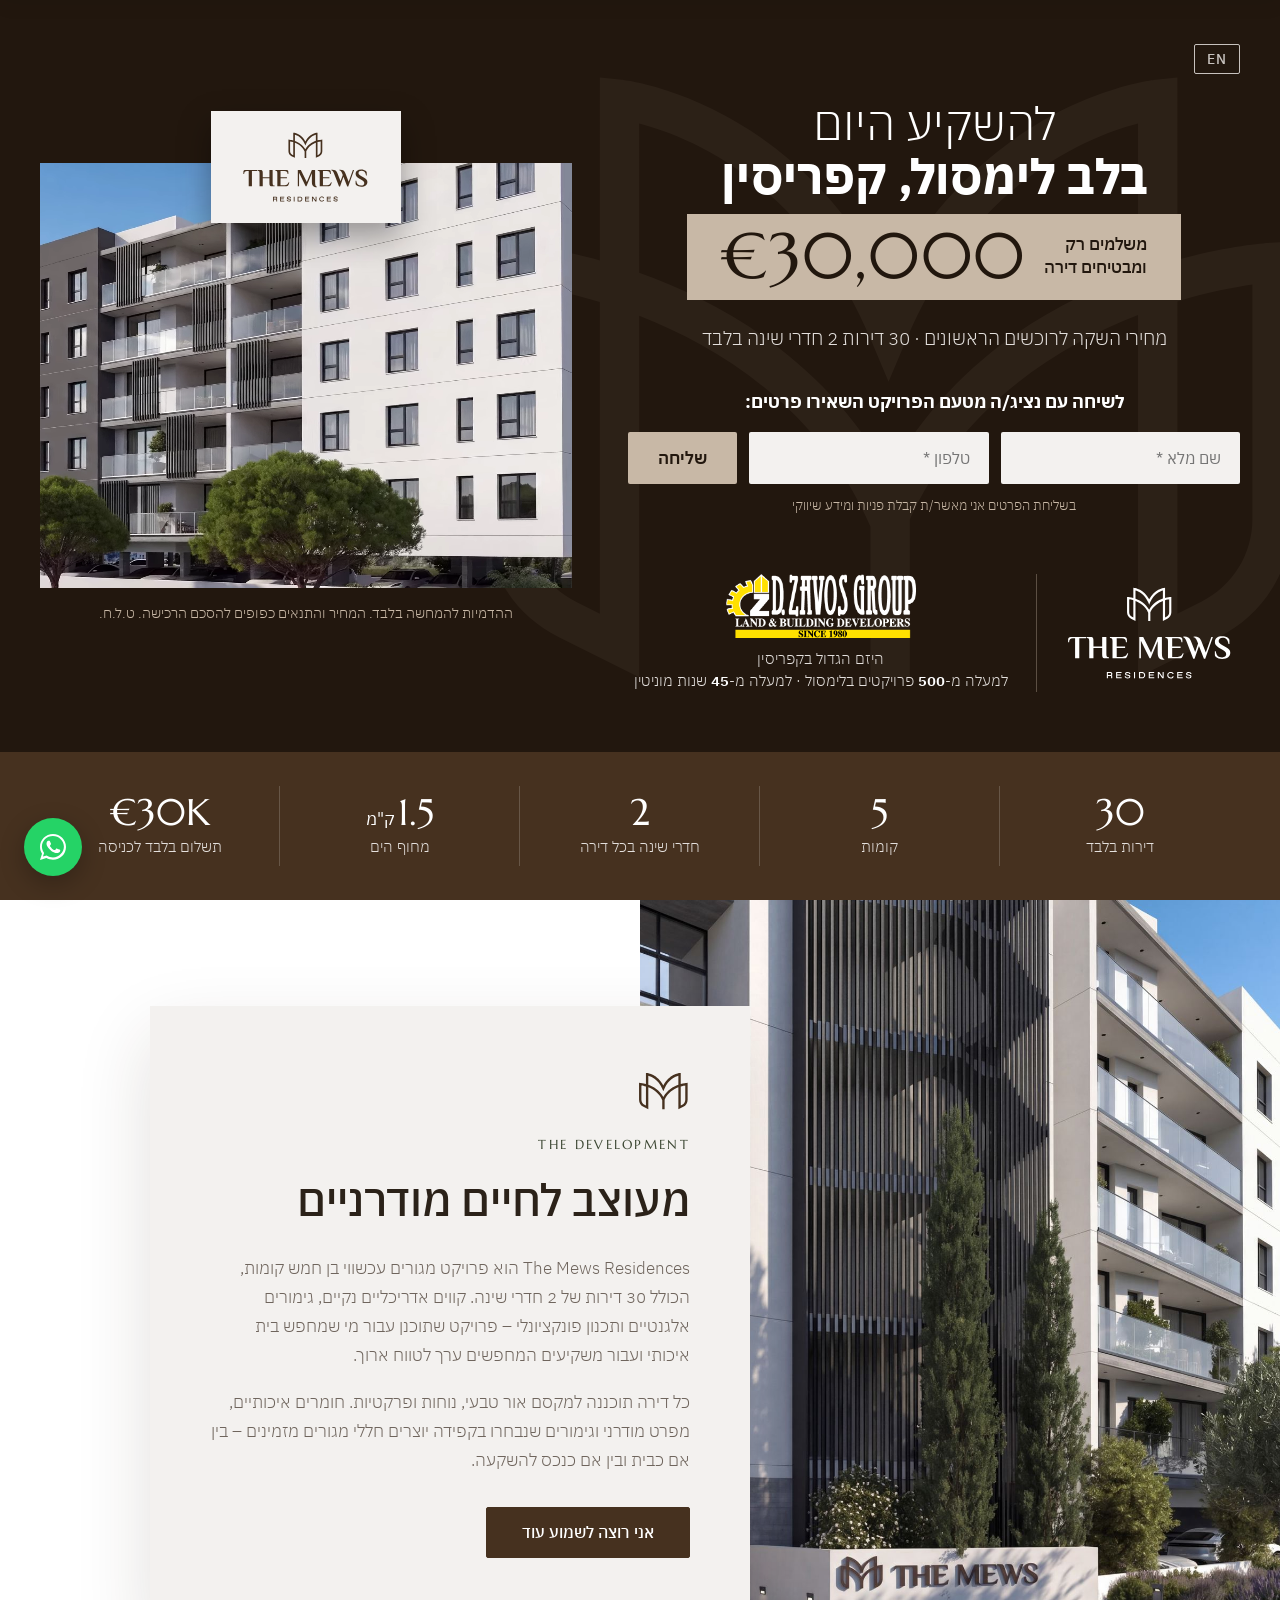
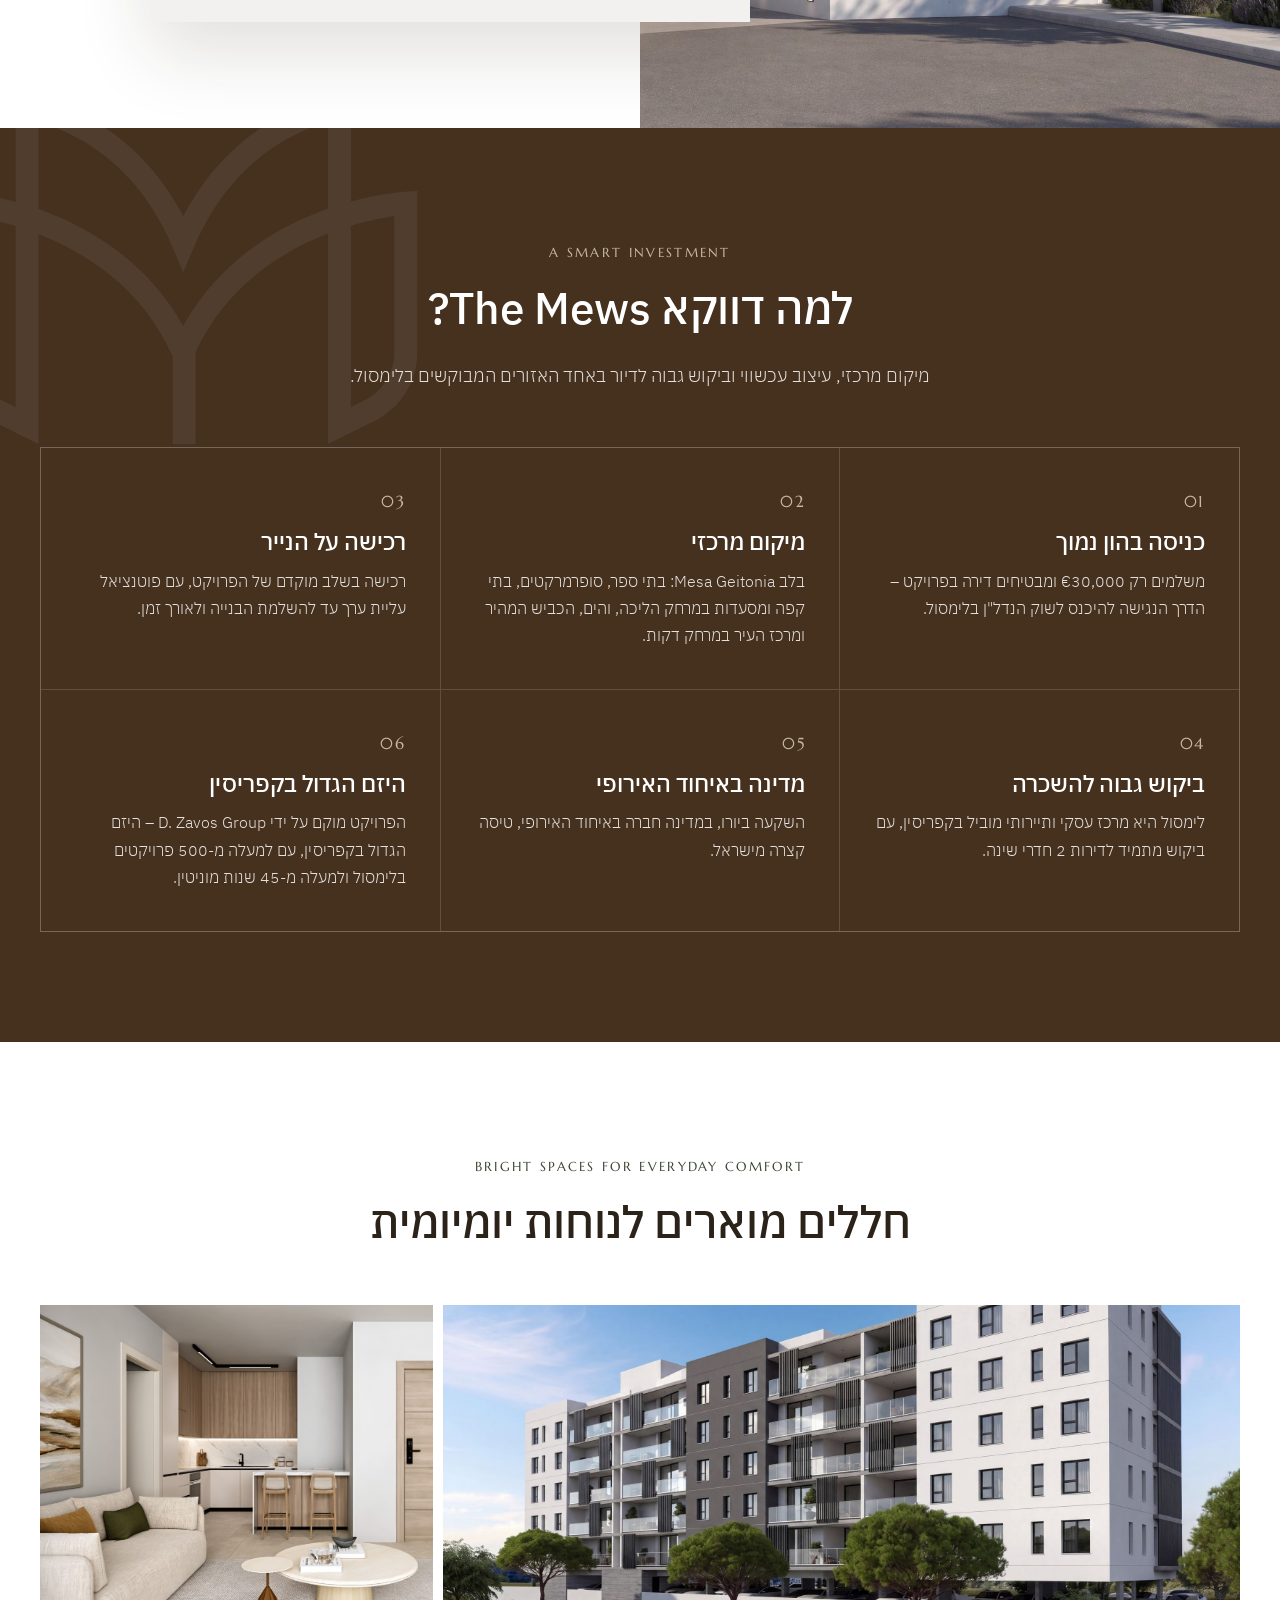
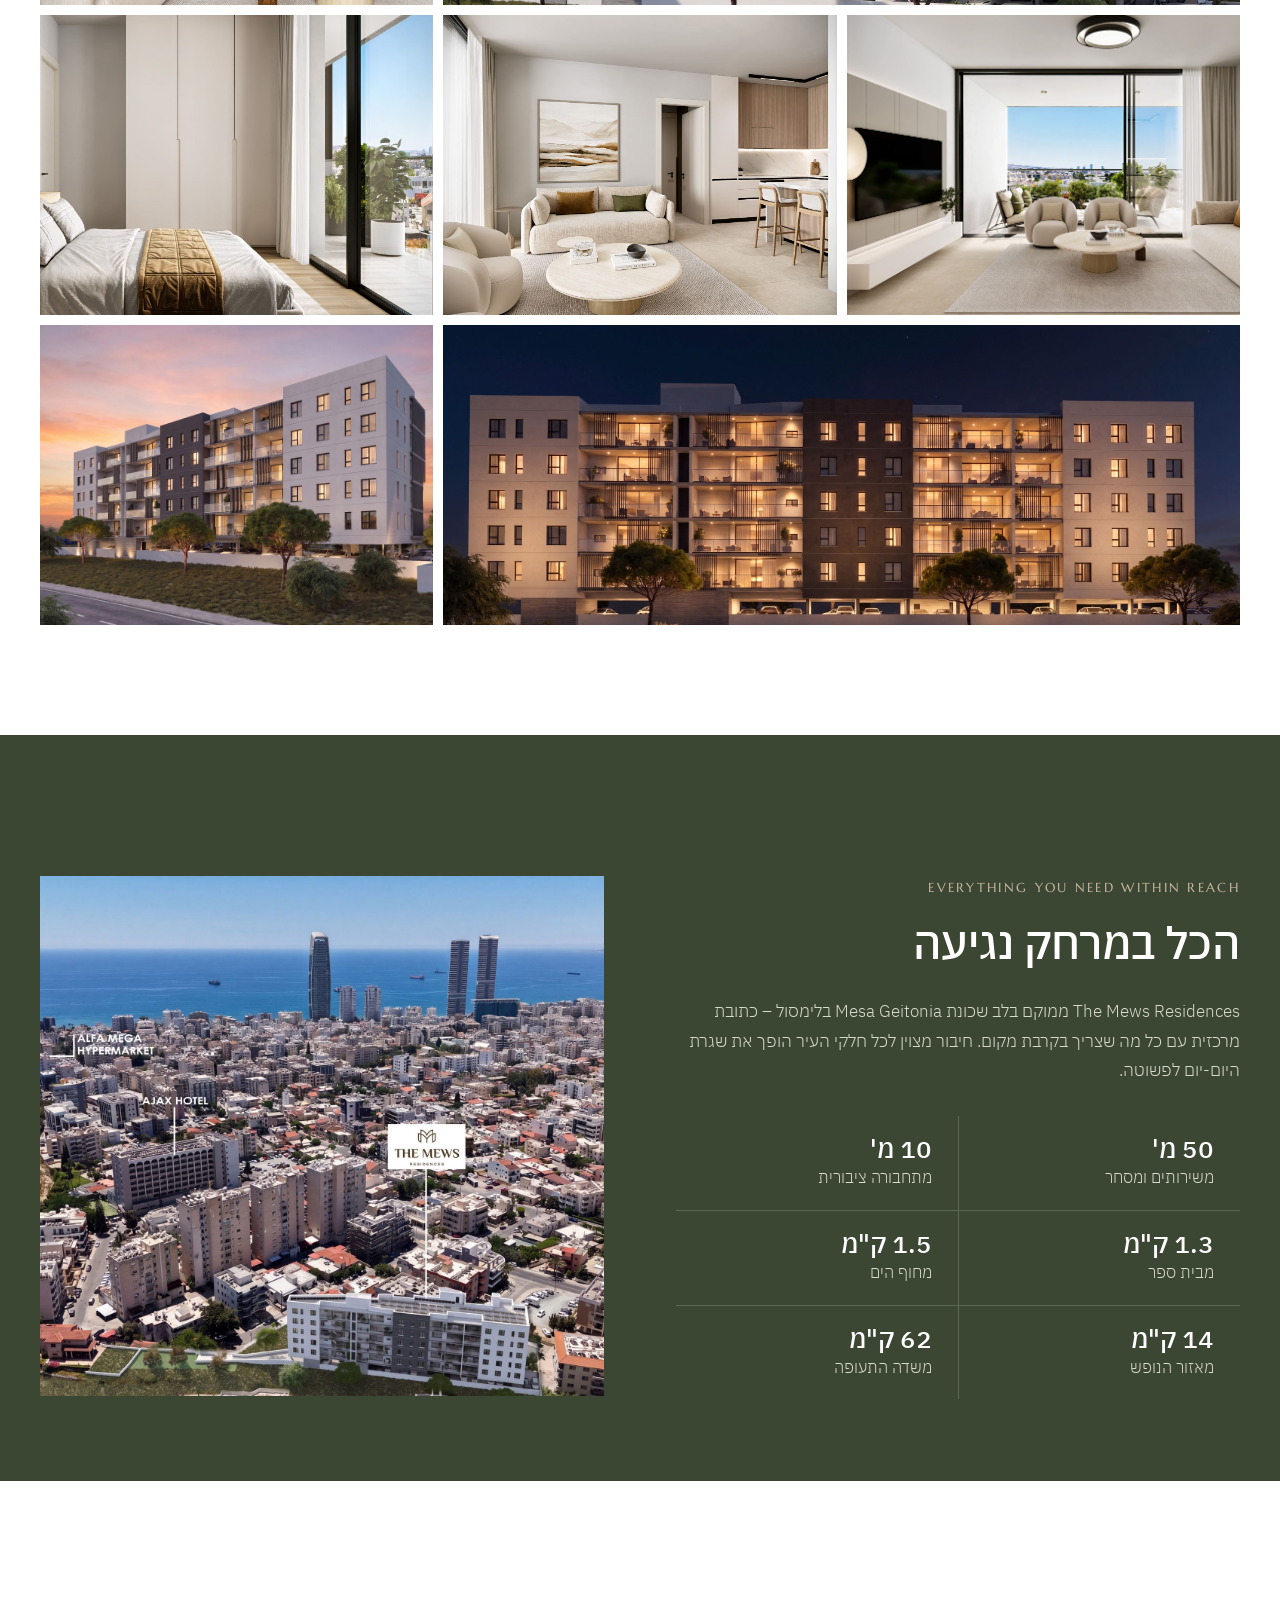
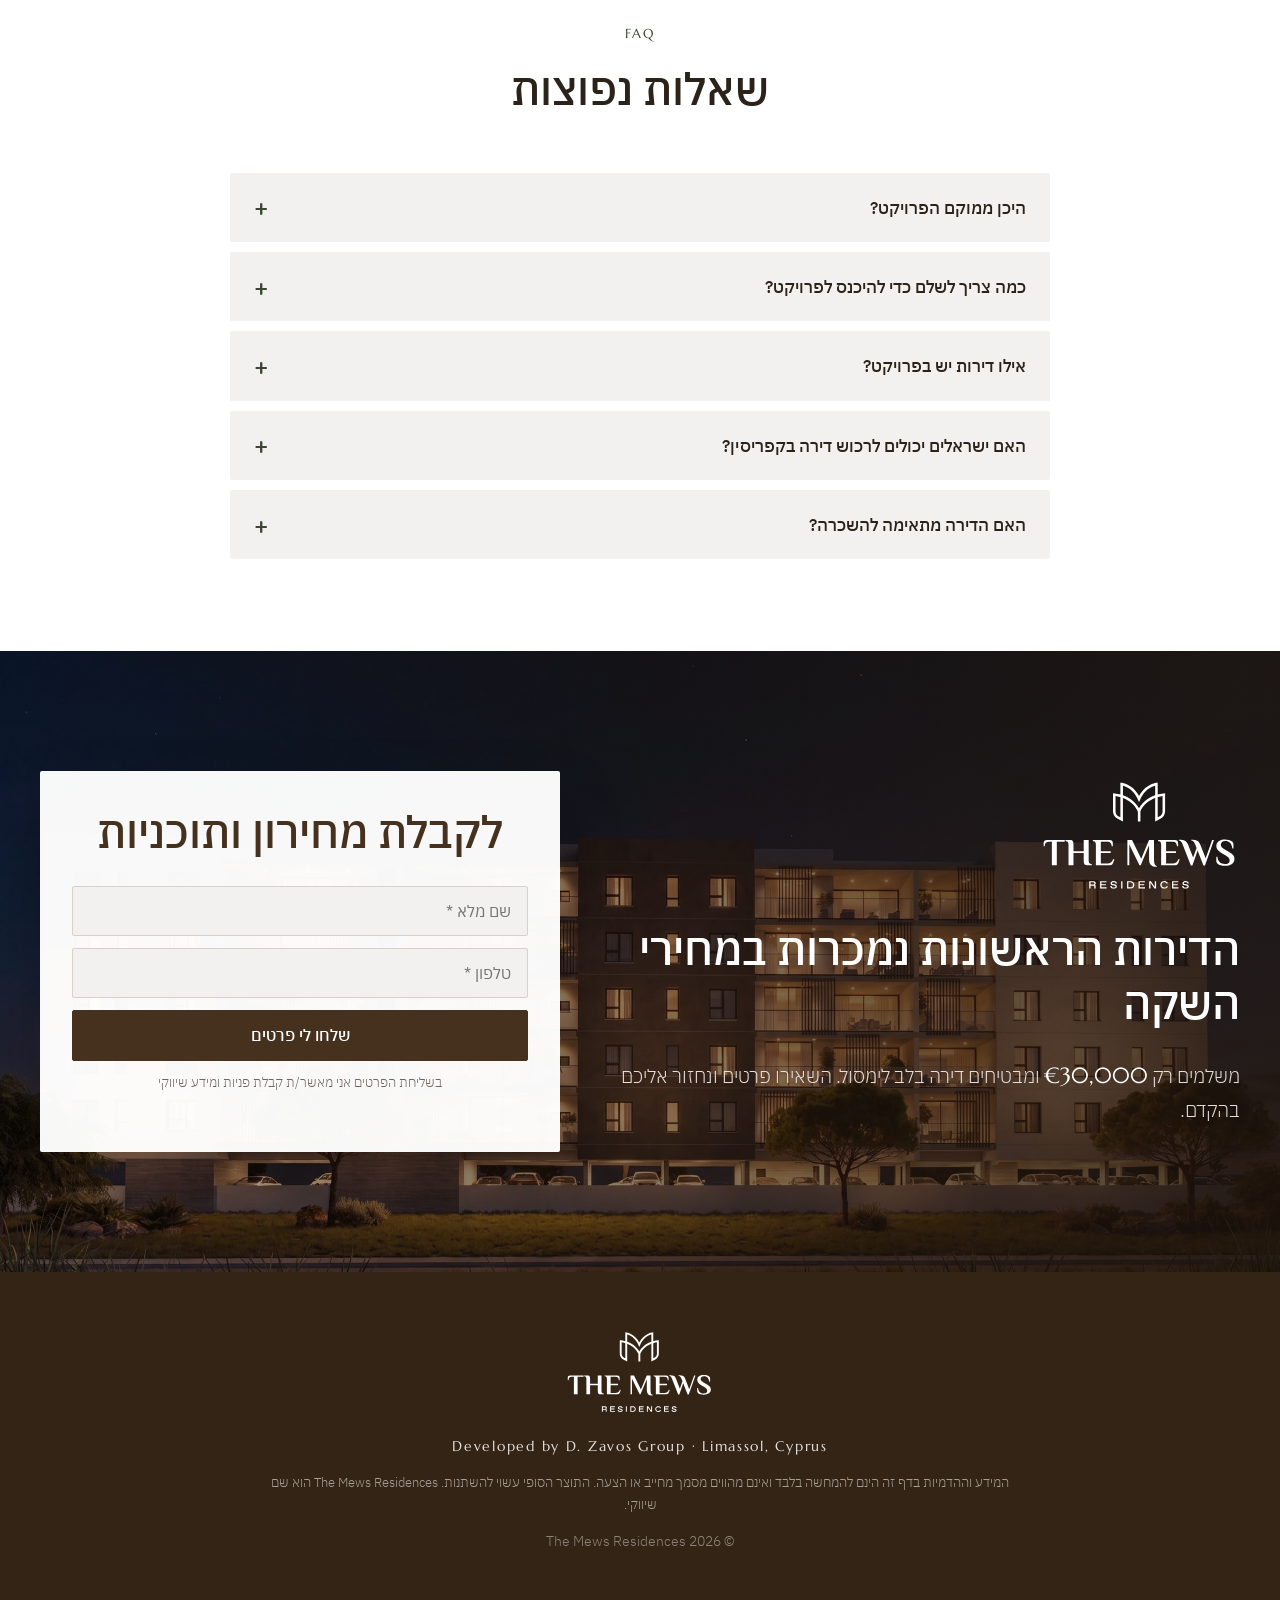
==== index.html @ 21617ef8 "Project section: half-screen image with wipe-in and overlapping text panel Co-Authored-By: Claude Op" ====
<!doctype html>
<html lang="he" dir="rtl">
<head>
  <meta charset="utf-8">
  <meta name="viewport" content="width=device-width, initial-scale=1">
  <title>The Mews Residences | דירות להשקעה בלימסול, קפריסין</title>
  <meta name="description" content="The Mews Residences – פרויקט בוטיק של 30 דירות 2 חדרי שינה במיקום מרכזי בלימסול, קפריסין. משלמים רק 30,000 € ומבטיחים דירה. השאירו פרטים לקבלת מחירון.">
  <meta property="og:title" content="The Mews Residences | לימסול, קפריסין">
  <meta property="og:description" content="משלמים רק 30,000 € – דירות 2 חדרי שינה במיקום מרכזי בלימסול">
  <meta property="og:image" content="assets/img/exterior.jpg">
  <link rel="icon" href="assets/img/icon-brown.svg" type="image/svg+xml">
  <link rel="preconnect" href="https://fonts.googleapis.com">
  <link rel="preconnect" href="https://fonts.gstatic.com" crossorigin>
  <link href="https://fonts.googleapis.com/css2?family=IBM+Plex+Sans+Hebrew:wght@300;400;500;600;700&family=Marcellus&display=swap" rel="stylesheet">
  <link rel="stylesheet" href="assets/css/styles.css">
</head>
<body>

  <!-- Header (appears after scrolling past the hero) -->
  <header class="site-header">
    <div class="container header-inner">
      <a href="#top" class="header-logo" aria-label="The Mews Residences">
        <img src="assets/img/logo-brown.svg" alt="The Mews Residences">
      </a>
      <nav class="header-nav" aria-label="Main">
        <a href="#project" data-i18n="nav.project">הפרויקט</a>
        <a href="#invest" data-i18n="nav.invest">למה להשקיע</a>
        <a href="#gallery" data-i18n="nav.gallery">גלריה</a>
        <a href="#location" data-i18n="nav.location">מיקום</a>
        <a href="#faq" data-i18n="nav.faq">שאלות נפוצות</a>
      </nav>
      <div class="header-actions">
        <button type="button" class="lang-toggle" data-lang-toggle>EN</button>
        <a href="#contact" class="btn btn-small" data-i18n="nav.cta">לקבלת מחירון</a>
      </div>
    </div>
  </header>

  <!-- Hero + stats together fill the first screen -->
  <div class="intro">
  <!-- Hero -->
  <section class="hero" id="top">
    <img src="assets/img/icon-sand.svg" alt="" class="hero-mark" aria-hidden="true">
    <div class="container hero-grid">
      <div class="hero-main">
        <div class="hero-topbar">
          <button type="button" class="lang-toggle" data-lang-toggle>EN</button>
        </div>
        <h1>
          <span class="h-light" data-i18n="hero.l1">להשקיע היום</span>
          <span class="h-bold" data-i18n="hero.l2">בלב לימסול, קפריסין</span>
        </h1>
        <div class="price-box">
          <span class="pb-text">
            <span data-i18n="hero.pay">משלמים רק</span>
            <span data-i18n="hero.secure">ומבטיחים דירה</span>
          </span>
          <b>€30,000</b>
        </div>
        <p class="hero-tag" data-i18n="hero.tag">מחירי השקה לרוכשים הראשונים · 30 דירות 2 חדרי שינה בלבד</p>
        <p class="hero-cta-label" data-i18n="hero.formLabel">לשיחה עם נציג/ה מטעם הפרויקט השאירו פרטים:</p>
        <form class="lead-form hero-form" id="hero-form" novalidate>
          <label class="field">
            <span class="sr-only" data-i18n="form.name">שם מלא</span>
            <input type="text" id="hero-name" name="name" placeholder="שם מלא *" data-i18n-ph="form.namePh" autocomplete="name" required>
          </label>
          <label class="field">
            <span class="sr-only" data-i18n="form.phone">טלפון</span>
            <input type="tel" id="hero-phone" name="phone" placeholder="טלפון *" data-i18n-ph="form.phonePh" autocomplete="tel" inputmode="tel" required>
          </label>
          <button type="submit" class="btn-send" data-i18n="form.send">שליחה</button>
          <p class="consent" data-i18n="form.consent">בשליחת הפרטים אני מאשר/ת קבלת פניות ומידע שיווקי</p>
          <p class="form-msg" role="status" aria-live="polite"></p>
        </form>
        <div class="hero-brands">
          <img src="assets/img/logo-white.svg" alt="The Mews Residences" class="hero-logo">
          <span class="brands-divider" aria-hidden="true"></span>
          <div class="hero-dev">
            <img src="assets/img/zavos-logo.png" alt="D. Zavos Group – Land &amp; Building Developers" class="dev-logo">
            <p data-i18n="hero.dev">היזם הגדול בקפריסין<br>למעלה מ-<b>500</b> פרויקטים בלימסול · למעלה מ-<b>45</b> שנות מוניטין</p>
          </div>
        </div>
      </div>

      <div class="hero-media">
        <div class="media-badge"><img src="assets/img/logo-brown.svg" alt=""></div>
        <div class="media-box">
          <video class="hero-video" autoplay muted loop playsinline preload="auto" poster="assets/img/hero-poster.jpg"
            data-desktop="assets/video/hero-desktop" data-mobile="assets/video/hero-mobile" aria-hidden="true"></video>
        </div>
        <p class="hero-disclaimer" data-i18n="hero.disclaimer">ההדמיות להמחשה בלבד. המחיר והתנאים כפופים להסכם הרכישה. ט.ל.ח.</p>
      </div>
    </div>
  </section>

  <!-- Stats strip -->
  <section class="stats">
    <div class="container stats-grid">
      <div class="stat"><b>30</b><span data-i18n="stats.units">דירות בלבד</span></div>
      <div class="stat"><b>5</b><span data-i18n="stats.floors">קומות</span></div>
      <div class="stat"><b>2</b><span data-i18n="stats.beds">חדרי שינה בכל דירה</span></div>
      <div class="stat"><b>1.5<small data-i18n="unit.km">ק"מ</small></b><span data-i18n="stats.beach">מחוף הים</span></div>
      <div class="stat"><b>€30K</b><span data-i18n="stats.entry">תשלום בלבד לכניסה</span></div>
    </div>
  </section>
  </div>

  <!-- Project -->
  <section class="project" id="project">
    <div class="project-media">
      <img src="assets/img/facade.jpg" alt="The Mews entrance" loading="lazy">
    </div>
    <div class="project-panel">
        <img src="assets/img/icon-brown.svg" alt="" class="section-icon" aria-hidden="true">
        <span class="eyebrow dark">The Development</span>
        <h2 data-i18n="project.title">מעוצב לחיים מודרניים</h2>
        <p data-i18n="project.p1">The Mews Residences הוא פרויקט מגורים עכשווי בן חמש קומות, הכולל 30 דירות של 2 חדרי שינה. קווים אדריכליים נקיים, גימורים אלגנטיים ותכנון פונקציונלי – פרויקט שתוכנן עבור מי שמחפש בית איכותי ועבור משקיעים המחפשים ערך לטווח ארוך.</p>
        <p data-i18n="project.p2">כל דירה תוכננה למקסם אור טבעי, נוחות ופרקטיות. חומרים איכותיים, מפרט מודרני וגימורים שנבחרו בקפידה יוצרים חללי מגורים מזמינים – בין אם כבית ובין אם כנכס להשקעה.</p>
        <a href="#contact" class="btn" data-i18n="project.cta">אני רוצה לשמוע עוד</a>
    </div>
  </section>

  <!-- Why invest -->
  <section class="section section-brown" id="invest">
    <img src="assets/img/icon-brown.svg" alt="" class="bg-mark" aria-hidden="true">
    <div class="container">
      <div class="section-head">
        <span class="eyebrow">A Smart Investment</span>
        <h2 data-i18n="invest.title">למה דווקא The Mews?</h2>
        <p data-i18n="invest.sub">מיקום מרכזי, עיצוב עכשווי וביקוש גבוה לדיור באחד האזורים המבוקשים בלימסול.</p>
      </div>
      <div class="cards">
        <article class="card">
          <span class="card-num">01</span>
          <h3 data-i18n="invest.c1t">כניסה בהון נמוך</h3>
          <p data-i18n="invest.c1">משלמים רק €30,000 ומבטיחים דירה בפרויקט – הדרך הנגישה להיכנס לשוק הנדל"ן בלימסול.</p>
        </article>
        <article class="card">
          <span class="card-num">02</span>
          <h3 data-i18n="invest.c2t">מיקום מרכזי</h3>
          <p data-i18n="invest.c2">בלב Mesa Geitonia: בתי ספר, סופרמרקטים, בתי קפה ומסעדות במרחק הליכה, והים, הכביש המהיר ומרכז העיר במרחק דקות.</p>
        </article>
        <article class="card">
          <span class="card-num">03</span>
          <h3 data-i18n="invest.c3t">רכישה על הנייר</h3>
          <p data-i18n="invest.c3">רכישה בשלב מוקדם של הפרויקט, עם פוטנציאל עליית ערך עד להשלמת הבנייה ולאורך זמן.</p>
        </article>
        <article class="card">
          <span class="card-num">04</span>
          <h3 data-i18n="invest.c4t">ביקוש גבוה להשכרה</h3>
          <p data-i18n="invest.c4">לימסול היא מרכז עסקי ותיירותי מוביל בקפריסין, עם ביקוש מתמיד לדירות 2 חדרי שינה.</p>
        </article>
        <article class="card">
          <span class="card-num">05</span>
          <h3 data-i18n="invest.c5t">מדינה באיחוד האירופי</h3>
          <p data-i18n="invest.c5">השקעה ביורו, במדינה חברה באיחוד האירופי, טיסה קצרה מישראל.</p>
        </article>
        <article class="card">
          <span class="card-num">06</span>
          <h3 data-i18n="invest.c6t">היזם הגדול בקפריסין</h3>
          <p data-i18n="invest.c6">הפרויקט מוקם על ידי D. Zavos Group – היזם הגדול בקפריסין, עם למעלה מ-500 פרויקטים בלימסול ולמעלה מ-45 שנות מוניטין.</p>
        </article>
      </div>
    </div>
  </section>

  <!-- Gallery -->
  <section class="section" id="gallery">
    <div class="container">
      <div class="section-head">
        <span class="eyebrow dark">Bright Spaces for Everyday Comfort</span>
        <h2 data-i18n="gallery.title">חללים מוארים לנוחות יומיומית</h2>
      </div>
      <div class="gallery">
        <button class="g-item g-wide" data-src="assets/img/exterior.jpg"><img src="assets/img/exterior.jpg" alt="Building exterior render" loading="lazy"></button>
        <button class="g-item" data-src="assets/img/kitchen.jpg"><img src="assets/img/kitchen.jpg" alt="Kitchen and living room render" loading="lazy"></button>
        <button class="g-item" data-src="assets/img/living.jpg"><img src="assets/img/living.jpg" alt="Living room with balcony render" loading="lazy"></button>
        <button class="g-item" data-src="assets/img/lounge.jpg"><img src="assets/img/lounge.jpg" alt="Living space render" loading="lazy"></button>
        <button class="g-item" data-src="assets/img/bedroom.jpg"><img src="assets/img/bedroom.jpg" alt="Bedroom render" loading="lazy"></button>
        <button class="g-item g-wide" data-src="assets/img/night.jpg"><img src="assets/img/night.jpg" alt="Building at night render" loading="lazy"></button>
        <button class="g-item" data-src="assets/img/sunset.jpg"><img src="assets/img/sunset.jpg" alt="Building at sunset render" loading="lazy"></button>
      </div>
    </div>
  </section>

  <!-- Location -->
  <section class="section section-olive" id="location">
    <div class="container split split-reverse">
      <div class="split-text">
        <span class="eyebrow dark">Everything You Need Within Reach</span>
        <h2 data-i18n="loc.title">הכל במרחק נגיעה</h2>
        <p data-i18n="loc.p">The Mews Residences ממוקם בלב שכונת Mesa Geitonia בלימסול – כתובת מרכזית עם כל מה שצריך בקרבת מקום. חיבור מצוין לכל חלקי העיר הופך את שגרת היום-יום לפשוטה.</p>
        <ul class="distances">
          <li><b data-i18n="loc.d1v">50 מ'</b><span data-i18n="loc.d1">משירותים ומסחר</span></li>
          <li><b data-i18n="loc.d2v">10 מ'</b><span data-i18n="loc.d2">מתחבורה ציבורית</span></li>
          <li><b data-i18n="loc.d3v">1.3 ק"מ</b><span data-i18n="loc.d3">מבית ספר</span></li>
          <li><b data-i18n="loc.d4v">1.5 ק"מ</b><span data-i18n="loc.d4">מחוף הים</span></li>
          <li><b data-i18n="loc.d5v">14 ק"מ</b><span data-i18n="loc.d5">מאזור הנופש</span></li>
          <li><b data-i18n="loc.d6v">62 ק"מ</b><span data-i18n="loc.d6">משדה התעופה</span></li>
        </ul>
      </div>
      <div class="split-media">
        <img src="assets/img/aerial.jpg" alt="Aerial view of the project location in Limassol" loading="lazy">
      </div>
    </div>
  </section>

  <!-- FAQ -->
  <section class="section" id="faq">
    <div class="container narrow">
      <div class="section-head">
        <span class="eyebrow dark">FAQ</span>
        <h2 data-i18n="faq.title">שאלות נפוצות</h2>
      </div>
      <div class="faq">
        <details>
          <summary data-i18n="faq.q1">היכן ממוקם הפרויקט?</summary>
          <p data-i18n="faq.a1">הפרויקט ממוקם בשכונת Mesa Geitonia בלימסול, קפריסין – 50 מטר משירותים ומסחר ו-1.5 ק"מ בלבד מחוף הים.</p>
        </details>
        <details>
          <summary data-i18n="faq.q2">כמה צריך לשלם כדי להיכנס לפרויקט?</summary>
          <p data-i18n="faq.a2">משלמים רק €30,000 ומבטיחים את הדירה. את פרטי פריסת התשלומים המלאה תקבלו מהיועץ שלנו.</p>
        </details>
        <details>
          <summary data-i18n="faq.q3">אילו דירות יש בפרויקט?</summary>
          <p data-i18n="faq.a3">הפרויקט כולל 30 דירות של 2 חדרי שינה בבניין בן חמש קומות, עם מרפסות, אור טבעי וגימורים איכותיים.</p>
        </details>
        <details>
          <summary data-i18n="faq.q4">האם ישראלים יכולים לרכוש דירה בקפריסין?</summary>
          <p data-i18n="faq.a4">כן. קפריסין היא חברה באיחוד האירופי ורוכשים זרים, כולל ישראלים, יכולים לרכוש בה נדל"ן. נשמח ללוות אתכם בכל שלבי התהליך.</p>
        </details>
        <details>
          <summary data-i18n="faq.q5">האם הדירה מתאימה להשכרה?</summary>
          <p data-i18n="faq.a5">כן. דירות 2 חדרי שינה במיקום מרכזי בלימסול נהנות מביקוש גבוה להשכרה, הן לטווח ארוך והן לטווח קצר.</p>
        </details>
      </div>
    </div>
  </section>

  <!-- Final CTA -->
  <section class="cta" id="contact">
    <div class="cta-bg" style="background-image:url('assets/img/night.jpg')"></div>
    <div class="cta-overlay"></div>
    <div class="container cta-inner">
      <div class="cta-text">
        <img src="assets/img/logo-white.svg" alt="The Mews Residences" class="cta-logo">
        <h2 data-i18n="cta.title">הדירות הראשונות נמכרות במחירי השקה</h2>
        <p data-i18n="cta.p">משלמים רק <strong>€30,000</strong> ומבטיחים דירה בלב לימסול. השאירו פרטים ונחזור אליכם בהקדם.</p>
      </div>
      <div class="form-card">
        <h2 data-i18n="cta.formTitle">לקבלת מחירון ותוכניות</h2>
        <form class="lead-form" id="contact-form" novalidate>
          <label class="field">
            <span class="sr-only" data-i18n="form.name">שם מלא</span>
            <input type="text" id="contact-name" name="name" placeholder="שם מלא *" data-i18n-ph="form.namePh" autocomplete="name" required>
          </label>
          <label class="field">
            <span class="sr-only" data-i18n="form.phone">טלפון</span>
            <input type="tel" id="contact-phone" name="phone" placeholder="טלפון *" data-i18n-ph="form.phonePh" autocomplete="tel" inputmode="tel" required>
          </label>
          <button type="submit" class="btn btn-block" data-i18n="form.submit">שלחו לי פרטים</button>
          <p class="consent" data-i18n="form.consent">בשליחת הפרטים אני מאשר/ת קבלת פניות ומידע שיווקי</p>
          <p class="form-msg" role="status" aria-live="polite"></p>
        </form>
      </div>
    </div>
  </section>

  <!-- Footer -->
  <footer class="site-footer">
    <div class="container">
      <img src="assets/img/logo-white.svg" alt="The Mews Residences" class="footer-logo">
      <p class="footer-dev">Developed by D. Zavos Group · Limassol, Cyprus</p>
      <p class="disclaimer" data-i18n="footer.disclaimer">המידע וההדמיות בדף זה הינם להמחשה בלבד ואינם מהווים מסמך מחייב או הצעה. התוצר הסופי עשוי להשתנות. The Mews Residences הוא שם שיווקי.</p>
      <p class="copy">© <span id="year"></span> The Mews Residences</p>
    </div>
  </footer>

  <!-- Floating WhatsApp + mobile CTA -->
  <a class="whatsapp" id="whatsapp" href="#" target="_blank" rel="noopener" aria-label="WhatsApp">
    <svg viewBox="0 0 32 32" aria-hidden="true"><path fill="currentColor" d="M16 3C8.8 3 3 8.7 3 15.8c0 2.5.7 4.9 2 7L3 29l6.4-2c2 1.1 4.3 1.7 6.6 1.7 7.2 0 13-5.7 13-12.8S23.2 3 16 3zm0 23.4c-2.1 0-4.1-.6-5.9-1.7l-.4-.3-3.8 1.2 1.2-3.7-.3-.4c-1.2-1.8-1.9-3.9-1.9-6 0-5.9 4.9-10.6 11-10.6s11 4.8 11 10.6-4.9 10.9-10.9 10.9zm6-7.9c-.3-.2-1.9-.9-2.2-1s-.5-.2-.7.2-.8 1-1 1.2-.4.2-.7.1c-.3-.2-1.4-.5-2.6-1.6-1-.9-1.6-1.9-1.8-2.3-.2-.3 0-.5.1-.7l.5-.6c.2-.2.2-.4.3-.6.1-.2.1-.4 0-.6l-1-2.4c-.3-.6-.5-.5-.7-.5h-.6c-.2 0-.6.1-.9.4s-1.2 1.1-1.2 2.7 1.2 3.2 1.4 3.4c.2.2 2.4 3.6 5.8 5 .8.3 1.4.5 1.9.7.8.3 1.6.2 2.2.1.7-.1 1.9-.8 2.2-1.5.3-.7.3-1.4.2-1.5-.1-.2-.3-.3-.6-.5z"/></svg>
  </a>
  <a href="#contact" class="mobile-cta" data-i18n="mobileCta">משלמים רק €30,000 – לפרטים</a>

  <!-- Lightbox -->
  <div class="lightbox" id="lightbox" hidden>
    <button class="lb-close" aria-label="Close">×</button>
    <img src="" alt="">
  </div>

  <script src="assets/js/i18n.js"></script>
  <script src="assets/js/main.js"></script>
</body>
</html>
---- assets/css/styles.css ----
/* The Mews Residences – landing page */
:root {
  --brown: #46311f;
  --brown-dark: #342416;
  --brown-light: #6b5240;
  --beige: #e4e0dd;
  --beige-light: #f3f1ef;
  --sand: #c8b8a6;
  --espresso: #22170e;
  --olive: #3c4733;
  --olive-dark: #2f3828;
  --olive-mist: #d7dbcc;
  --ink: #2b2219;
  --muted: #6f655d;
  --white: #fff;
  --radius: 2px;
  --serif: "IBM Plex Sans Hebrew", Arial, sans-serif;
  --latin: "Marcellus", Georgia, serif;
  --sans: "IBM Plex Sans Hebrew", Arial, sans-serif;
}

*, *::before, *::after { box-sizing: border-box; }
html { scroll-behavior: smooth; scroll-padding-top: 80px; }
body {
  margin: 0;
  font-family: var(--sans);
  font-weight: 300;
  color: var(--ink);
  background: var(--white);
  line-height: 1.7;
  -webkit-font-smoothing: antialiased;
}
img { max-width: 100%; display: block; }
a { color: inherit; }
h1, h2, h3 { font-family: var(--serif); font-weight: 500; line-height: 1.25; margin: 0 0 .6em; }
p { margin: 0 0 1em; }

.container { width: min(1200px, 100% - 32px); margin-inline: auto; }
.narrow { width: min(820px, 100% - 32px); }
.sr-only { position: absolute; width: 1px; height: 1px; overflow: hidden; clip: rect(0 0 0 0); white-space: nowrap; }

.eyebrow {
  display: inline-block;
  font-family: var(--latin);
  letter-spacing: .18em;
  text-transform: uppercase;
  font-size: .8rem;
  color: var(--sand);
  margin-bottom: 1rem;
}
.eyebrow.dark { color: var(--olive); }

/* Buttons */
.btn {
  display: inline-block;
  background: var(--brown);
  color: var(--white);
  border: 1px solid var(--brown);
  padding: .9em 2.2em;
  font: 500 1rem var(--sans);
  text-decoration: none;
  border-radius: var(--radius);
  cursor: pointer;
  transition: background .25s, color .25s, transform .25s;
}
.btn:hover { background: var(--brown-dark); transform: translateY(-1px); }
.btn-small { padding: .55em 1.4em; font-size: .9rem; }
.btn-block { width: 100%; }

/* Header (hidden over the hero, slides in after it) */
.site-header {
  position: fixed; inset: 0 0 auto; z-index: 50;
  background: var(--white); box-shadow: 0 2px 20px rgba(0,0,0,.08);
  transform: translateY(-100%); transition: transform .35s ease;
}
.site-header.visible { transform: none; }
.header-inner { display: flex; align-items: center; justify-content: space-between; gap: 24px; height: 70px; }
.header-logo img { height: 44px; width: auto; }
.header-nav { display: flex; gap: 28px; }
.header-nav a { color: var(--ink); text-decoration: none; font-size: .95rem; }
.header-nav a:hover { color: var(--brown-light); }
.header-actions { display: flex; align-items: center; gap: 12px; }

.lang-toggle {
  background: transparent; color: inherit; border: 1px solid currentColor;
  padding: .35em .9em; font: 500 .85rem var(--sans); letter-spacing: .06em;
  border-radius: var(--radius); cursor: pointer; opacity: .85; transition: opacity .2s, background .2s;
}
.lang-toggle:hover { opacity: 1; }
.site-header .lang-toggle { color: var(--brown); }

/* Hero */
.intro { min-height: 100vh; min-height: 100svh; display: flex; flex-direction: column; }
.hero { position: relative; overflow: hidden; flex: 1; display: flex; align-items: center; background: var(--espresso); color: var(--white); padding: 40px 0 56px; }
.hero > .container { position: relative; z-index: 1; }
.hero-mark {
  position: absolute; z-index: 0; pointer-events: none;
  height: 92%; width: auto; max-width: none; top: 50%; inset-inline-start: -4%; transform: translateY(-50%);
  opacity: .06;
}
.hero-grid { display: grid; grid-template-columns: 1.15fr 1fr; gap: 56px; align-items: center; }
.hero-main { display: flex; flex-direction: column; align-items: center; text-align: center; min-width: 0; }
.hero-topbar { align-self: stretch; display: flex; justify-content: flex-start; margin-bottom: 24px; }
.hero-topbar .lang-toggle { color: var(--beige); }
.hero h1 { margin: 0 0 .5em; line-height: 1.1; text-wrap: balance; }
.hero h1 .h-light { display: block; font-weight: 300; font-size: clamp(2rem, 3.6vw, 3.4rem); }
.hero h1 .h-bold { display: block; font-weight: 700; font-size: clamp(2.2rem, 3.8vw, 3.7rem); }

.price-box {
  display: inline-flex; align-items: center; gap: 18px;
  background: var(--sand); color: var(--espresso); padding: 10px 34px 12px; margin-bottom: 22px;
}
.price-box b { font-family: var(--latin); font-weight: 400; font-size: clamp(2.8rem, 5vw, 4.4rem); line-height: 1; letter-spacing: .01em; }
.pb-text { display: flex; flex-direction: column; text-align: start; white-space: nowrap; font-weight: 500; font-size: 1.05rem; line-height: 1.35; }

.hero-tag { font-size: 1.2rem; color: var(--beige); margin-bottom: 1.6em; }
.hero-cta-label { font-size: 1.15rem; font-weight: 700; margin-bottom: .8em; }

.hero-form { width: 100%; grid-template-columns: 1fr 1fr auto; gap: 10px; text-align: start; }
.hero-form .field input { background: var(--beige-light); border-color: transparent; padding: 15px 18px; }
.hero-form .field input:focus { border-color: var(--sand); }
.btn-send {
  background: var(--sand); color: var(--espresso); border: 0; padding: 0 30px;
  font: 600 1.05rem var(--sans); border-radius: var(--radius); cursor: pointer; transition: background .2s;
}
.btn-send:hover { background: var(--beige); }
.btn-send:disabled { opacity: .6; }
.hero-form .consent, .hero-form .form-msg { grid-column: 1 / -1; }
.hero-form .consent { color: var(--sand); }
.hero-form .form-msg.ok { color: #a9d8b2; }
.hero-form .form-msg.err { color: #f2a59c; }
.hero-brands { display: flex; align-items: center; justify-content: center; gap: 28px; margin-top: 26px; }
.hero-logo { width: 170px; }
.brands-divider { align-self: stretch; width: 1px; background: rgba(200,184,166,.35); }
.hero-dev { display: flex; flex-direction: column; align-items: center; gap: 10px; }
.dev-logo { width: 190px; }
.hero-dev p { margin: 0; font-size: .92rem; line-height: 1.5; color: var(--beige); text-align: center; }
.hero-dev b { font-weight: 600; color: var(--white); }

.hero-media { position: relative; padding-top: 52px; min-width: 0; }
.media-badge {
  position: absolute; top: 0; inset-inline: 0; margin-inline: auto; width: max-content; z-index: 2;
  background: var(--beige-light); padding: 18px 30px; box-shadow: 0 14px 30px rgba(0,0,0,.35);
}
.media-badge img { width: 130px; }
.media-box { position: relative; aspect-ratio: 5 / 4; max-width: 100%; overflow: hidden; background: var(--beige); }
.hero-video { position: absolute; inset: 0; width: 100%; height: 100%; object-fit: cover; }
.hero-disclaimer { font-size: .85rem; color: var(--sand); text-align: center; margin: 14px 0 0; }

.cta-bg { position: absolute; inset: 0; background-size: cover; background-position: center; }
.cta-overlay { position: absolute; inset: 0; background: linear-gradient(270deg, rgba(30,20,12,.82) 0%, rgba(30,20,12,.55) 45%, rgba(30,20,12,.2) 100%); }
html[dir="ltr"] .cta-overlay { transform: scaleX(-1); }

/* Form card */
.form-card { background: rgba(255,255,255,.97); color: var(--ink); padding: 34px 32px 26px; border-radius: var(--radius); box-shadow: 0 30px 60px rgba(0,0,0,.25); position: relative; }
.form-card h2 { font-size: 1.45rem; text-align: center; color: var(--brown); }
.lead-form { display: grid; gap: 12px; }
.field input {
  width: 100%; padding: 14px 16px; font: 400 1rem var(--sans);
  border: 1px solid #d8d1ca; background: var(--beige-light); border-radius: var(--radius); color: var(--ink);
}
.field input[type="tel"] { direction: rtl; unicode-bidi: plaintext; text-align: right; }
html[dir="ltr"] .field input[type="tel"] { direction: ltr; text-align: left; }
.field input:focus { outline: none; border-color: var(--brown); background: var(--white); }
.field input.invalid { border-color: #b3261e; }
.consent { margin: 0; font-size: .82rem; line-height: 1.5; color: var(--muted); text-align: center; }
.form-msg { margin: 0; min-height: 1.4em; text-align: center; font-size: .95rem; }
.form-msg.ok { color: #2e6b3a; }
.form-msg.err { color: #b3261e; }

/* Stats */
.stats { background: var(--brown); color: var(--white); padding: 34px 0; }
.stats-grid { display: grid; grid-template-columns: repeat(5, 1fr); text-align: center; }
.stat { padding: 6px 10px; border-inline-start: 1px solid rgba(255,255,255,.18); }
.stat:first-child { border: 0; }
.stat b { display: block; font-family: var(--latin); font-weight: 400; font-size: 2.3rem; line-height: 1.1; }
.stat b small { font-size: .45em; margin-inline-start: 4px; font-family: var(--sans); }
.stat span { font-size: .95rem; color: var(--beige); }

/* Sections */
.section { padding: 110px 0; position: relative; overflow: hidden; }
.section-beige { background: var(--beige); }
.section-brown { background: var(--brown); color: var(--white); }
.section-head { text-align: center; max-width: 720px; margin: 0 auto 56px; }
.section-head h2, .split-text h2 { font-size: clamp(1.9rem, 3.4vw, 2.8rem); }
.section-head p { color: var(--muted); font-size: 1.1rem; }
.section-brown .section-head p { color: var(--beige); }
.section-olive { background: var(--olive); color: var(--white); }
.section-olive .eyebrow { color: var(--sand); }
.section-olive .split-text p { color: var(--olive-mist); }
.section-icon { width: 54px; margin-bottom: 18px; }

.split { display: grid; grid-template-columns: 1fr 1fr; gap: 72px; align-items: center; }
.split-media img { width: 100%; height: 620px; object-fit: cover; }
.split-text p { color: var(--muted); font-size: 1.07rem; }
.split-text .btn { margin-top: 1rem; }
#location .split-media img { height: 520px; }

/* Project: image fills half the screen, text panel overlaps it */
.project { position: relative; display: grid; grid-template-columns: 1fr 1fr; align-items: center; min-height: min(92vh, 920px); background: var(--white); overflow: hidden; }
.project-media { position: relative; align-self: stretch; overflow: hidden; clip-path: inset(0 0 0 0); transition: clip-path 1.4s cubic-bezier(.77, 0, .18, 1); }
.project-media img { position: absolute; inset: 0; width: 100%; height: 100%; object-fit: cover; transition: transform 2s cubic-bezier(.2, .7, .2, 1); }
.project-panel {
  position: relative; z-index: 1; max-width: 600px; margin-block: 80px;
  margin-inline-start: -110px; margin-inline-end: max(16px, calc((100vw - 1200px) / 2));
  background: var(--beige-light); padding: 64px 60px; box-shadow: 0 30px 70px rgba(52, 36, 22, .14);
  transition: opacity .9s ease .55s, transform .9s ease .55s;
}
.project-panel h2 { font-size: clamp(1.9rem, 3.4vw, 2.8rem); }
.project-panel p { color: var(--muted); font-size: 1.07rem; }
.project-panel .btn { margin-top: 1rem; }
.project.pending .project-media { clip-path: inset(0 0 0 100%); }
html[dir="ltr"] .project.pending .project-media { clip-path: inset(0 100% 0 0); }
.project.pending .project-media img { transform: scale(1.18); }
.project.pending .project-panel { opacity: 0; transform: translateY(50px); }

/* Cards */
.bg-mark { position: absolute; width: 520px; top: -60px; left: -80px; opacity: .06; filter: brightness(10); pointer-events: none; }
.cards { position: relative; display: grid; grid-template-columns: repeat(3, 1fr); gap: 1px; background: rgba(255,255,255,.14); border: 1px solid rgba(255,255,255,.14); }
.card { background: var(--brown); padding: 40px 34px; transition: background .3s; }
.card:hover { background: var(--brown-dark); }
.card-num { font-family: var(--latin); color: var(--sand); font-size: 1rem; letter-spacing: .1em; }
.card h3 { font-size: 1.45rem; margin: .5em 0 .5em; }
.card p { color: var(--beige); margin: 0; }

/* Gallery */
.gallery { display: grid; grid-template-columns: repeat(3, 1fr); grid-auto-rows: 300px; gap: 10px; }
.g-item { padding: 0; border: 0; cursor: zoom-in; overflow: hidden; background: var(--beige); }
.g-item img { width: 100%; height: 100%; object-fit: cover; transition: transform .6s; }
.g-item:hover img { transform: scale(1.05); }
.g-wide { grid-column: span 2; }

/* Distances */
.distances { list-style: none; padding: 0; margin: 2rem 0 0; display: grid; grid-template-columns: 1fr 1fr; gap: 1px; background: rgba(70,49,31,.15); }
.distances li { background: var(--beige); padding: 18px 24px; display: flex; flex-direction: column; border-inline-start: 2px solid transparent; transition: border-color .25s; }
.distances li:hover { border-inline-start-color: var(--olive); }
.section-olive .distances { background: rgba(215,219,204,.22); }
.section-olive .distances li { background: var(--olive); }
.section-olive .distances li:hover { border-inline-start-color: var(--sand); }
.section-olive .distances b { color: var(--white); }
.section-olive .distances span { color: var(--olive-mist); }
.distances b { font-family: var(--serif); font-weight: 500; font-size: 1.6rem; color: var(--brown); line-height: 1.2; }
.distances span { color: var(--muted); }

/* FAQ */
.faq details { background: var(--beige-light); margin-bottom: 10px; border-radius: var(--radius); }
.faq summary { cursor: pointer; list-style: none; padding: 20px 24px; font-weight: 500; font-size: 1.08rem; position: relative; padding-inline-end: 56px; }
.faq summary::-webkit-details-marker { display: none; }
.faq summary::after { content: "+"; position: absolute; inset-inline-end: 24px; top: 50%; transform: translateY(-50%); font-size: 1.5rem; color: var(--olive); transition: transform .25s; }
.faq details[open] summary { color: var(--olive); }
.faq details[open] summary::after { transform: translateY(-50%) rotate(45deg); }
.faq details p { padding: 0 24px 22px; margin: 0; color: var(--muted); }

/* CTA */
.cta { position: relative; color: var(--white); padding: 120px 0; overflow: hidden; }
.cta-inner { position: relative; display: grid; grid-template-columns: 1.2fr 1fr; gap: 56px; align-items: center; }
.cta-logo { width: 200px; margin-bottom: 28px; }
.cta h2 { font-size: clamp(1.9rem, 3.4vw, 2.8rem); }
.cta-text p { font-size: 1.2rem; color: var(--beige); }
.cta-text strong { color: var(--white); font-family: var(--latin); font-weight: 400; font-size: 1.15em; }

/* Footer */
.site-footer { background: var(--brown-dark); color: var(--beige); text-align: center; padding: 56px 0 100px; font-size: .9rem; }
.footer-logo { width: 150px; margin: 0 auto 18px; }
.footer-dev { font-family: var(--latin); letter-spacing: .12em; }
.disclaimer { max-width: 760px; margin: 0 auto 1em; opacity: .65; font-size: .8rem; }
.copy { opacity: .5; margin: 0; }

/* WhatsApp + mobile CTA */
.whatsapp {
  position: fixed; bottom: 24px; left: 24px; z-index: 60; width: 58px; height: 58px; border-radius: 50%;
  background: #25d366; color: var(--white); display: grid; place-items: center; box-shadow: 0 8px 24px rgba(0,0,0,.25);
  transition: transform .25s;
}
.whatsapp:hover { transform: scale(1.08); }
.whatsapp svg { width: 32px; height: 32px; }
.mobile-cta { display: none; }

/* Lightbox */
.lightbox { position: fixed; inset: 0; z-index: 100; background: rgba(20,14,9,.94); display: grid; place-items: center; padding: 24px; }
.lightbox[hidden] { display: none; }
.lightbox img { max-height: 90vh; width: auto; box-shadow: 0 20px 60px rgba(0,0,0,.5); }
.lb-close { position: absolute; top: 16px; right: 20px; background: none; border: 0; color: var(--white); font-size: 2.6rem; cursor: pointer; line-height: 1; }

/* Reveal on scroll */
.reveal { transform: translateY(28px); transition: transform .8s ease; }
.reveal.in { opacity: 1; transform: none; }

/* Responsive */
@media (max-width: 1000px) {
  .header-nav { display: none; }
  .hero-grid, .cta-inner, .split { grid-template-columns: 1fr; gap: 40px; }
  .hero-media { max-width: 720px; width: 100%; margin-inline: auto; }
  .split-reverse .split-media { order: -1; }
  .split-media img, #location .split-media img { height: 420px; }
  .project { grid-template-columns: 1fr; min-height: 0; }
  .project-media { height: 70vw; max-height: 560px; }
  .project-panel { max-width: none; margin: -80px 16px 64px; padding: 44px 32px; }
  .cards { grid-template-columns: 1fr 1fr; }
  .stats-grid { grid-template-columns: repeat(3, 1fr); row-gap: 20px; }
  .stat:nth-child(4) { border: 0; }
}
@media (max-width: 640px) {
  .header-inner { height: 68px; }
  .header-logo img { height: 42px; }
  .site-header .btn { display: none; }
  .intro { min-height: 0; }
  .hero-mark { height: auto; width: 140%; top: 4%; inset-inline-start: -20%; transform: none; }
  .hero { padding: 20px 0 40px; }
  .hero-topbar { margin-bottom: 16px; }
  .price-box { flex-direction: column; gap: 2px; padding: 10px 28px 12px; }
  .pb-text { display: contents; font-size: .95rem; }
  .price-box b { order: 1; }
  .pb-text span:last-child { order: 2; }
  .hero-tag { font-size: 1.05rem; }
  .hero-form { grid-template-columns: 1fr; }
  .hero-brands { flex-direction: column; gap: 18px; }
  .brands-divider { align-self: center; width: 60px; height: 1px; }
  .hero-logo { width: 140px; }
  .dev-logo { width: 170px; }
  .hero-dev p { font-size: .85rem; }
  .btn-send { padding: 15px; }
  .media-box { aspect-ratio: 4 / 5; }
  .media-badge { padding: 12px 22px; }
  .media-badge img { width: 100px; }
  .hero-media { padding-top: 40px; }
  .form-card { padding: 28px 20px 20px; }
  .section { padding: 72px 0; }
  .cards { grid-template-columns: 1fr; }
  .stats-grid { grid-template-columns: 1fr 1fr; }
  .stat { border: 0; }
  .stat:last-child { grid-column: span 2; }
  .gallery { grid-template-columns: 1fr 1fr; grid-auto-rows: 180px; }
  .split-media img, #location .split-media img { height: 300px; }
  .project-media { height: 95vw; }
  .project-panel { margin-top: -56px; padding: 36px 22px; }
  .mobile-cta {
    display: block; position: fixed; inset: auto 0 0; z-index: 55; background: var(--brown); color: var(--white);
    text-align: center; padding: 15px; font-weight: 500; text-decoration: none; box-shadow: 0 -4px 16px rgba(0,0,0,.15);
  }
  .whatsapp { bottom: 72px; left: 16px; width: 52px; height: 52px; }
}
@media (prefers-reduced-motion: reduce) {
  html { scroll-behavior: auto; }
  .reveal { opacity: 1; transform: none; transition: none; }
}
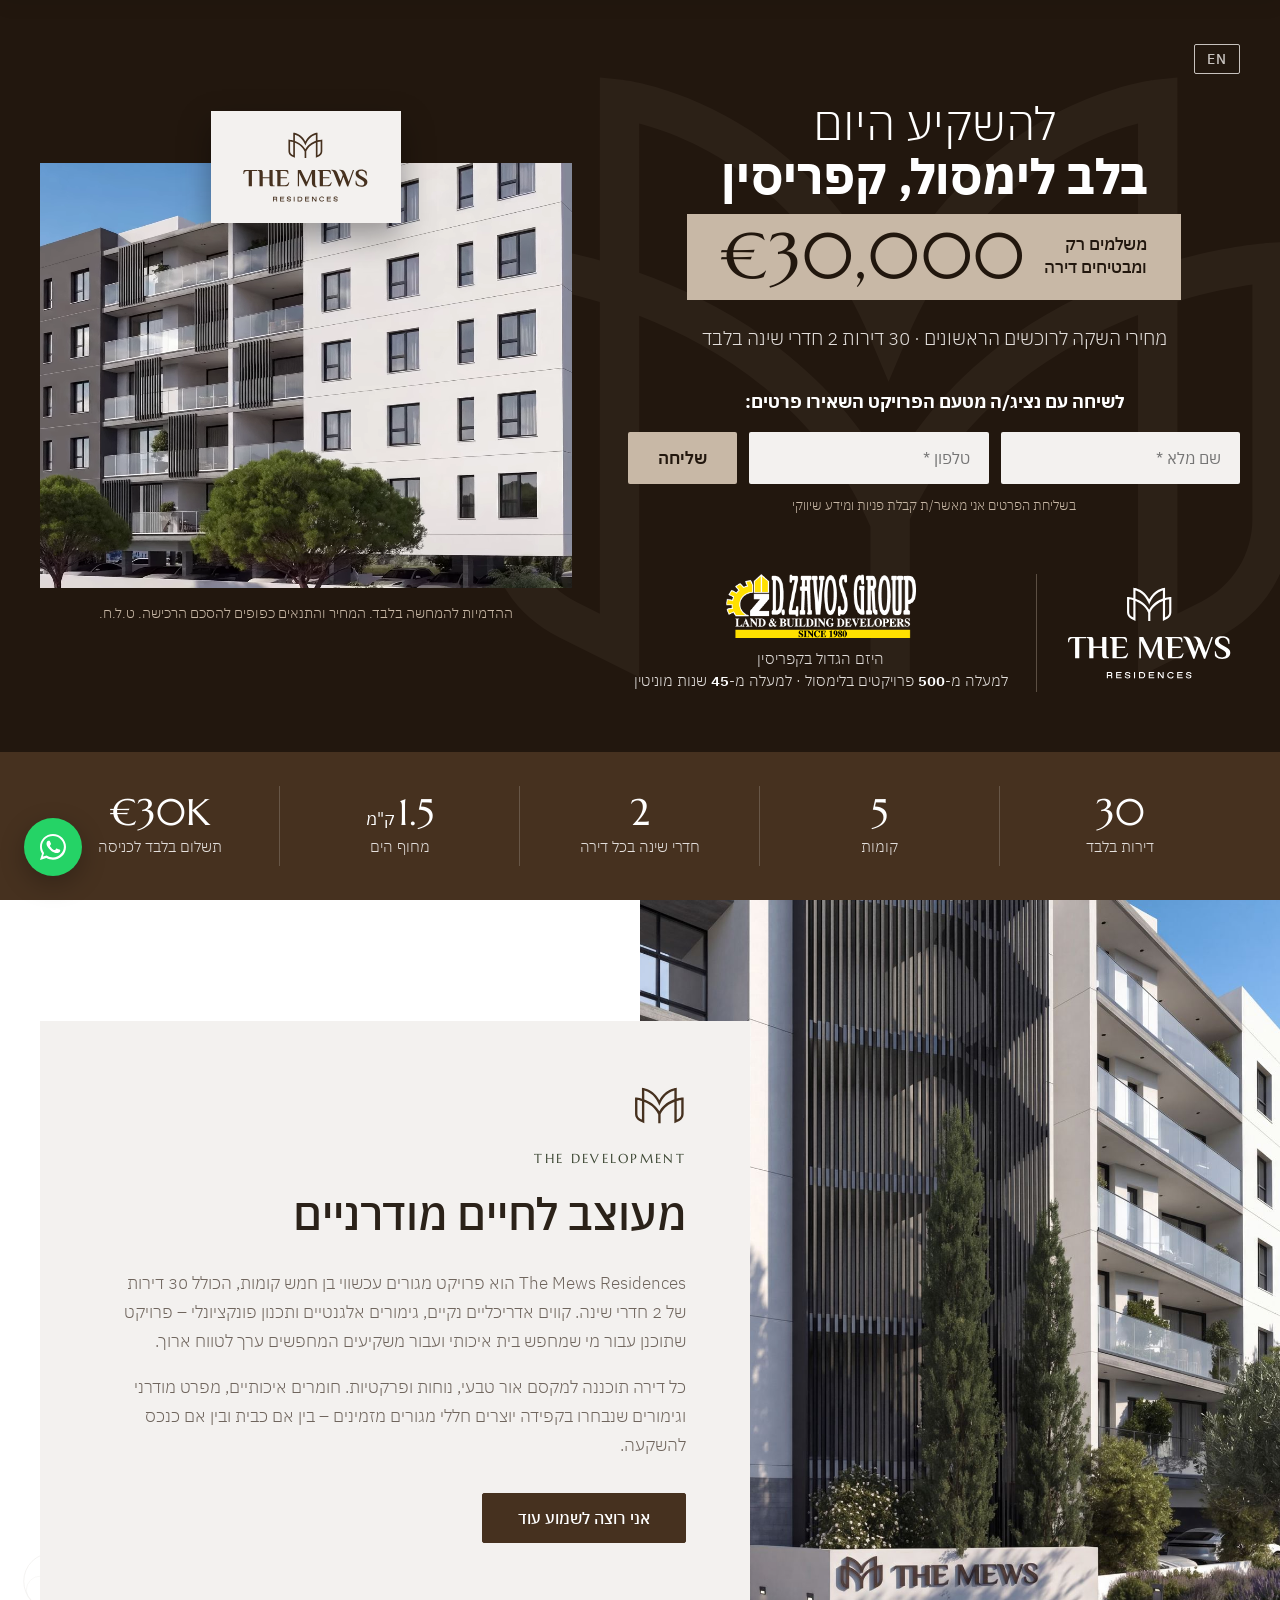
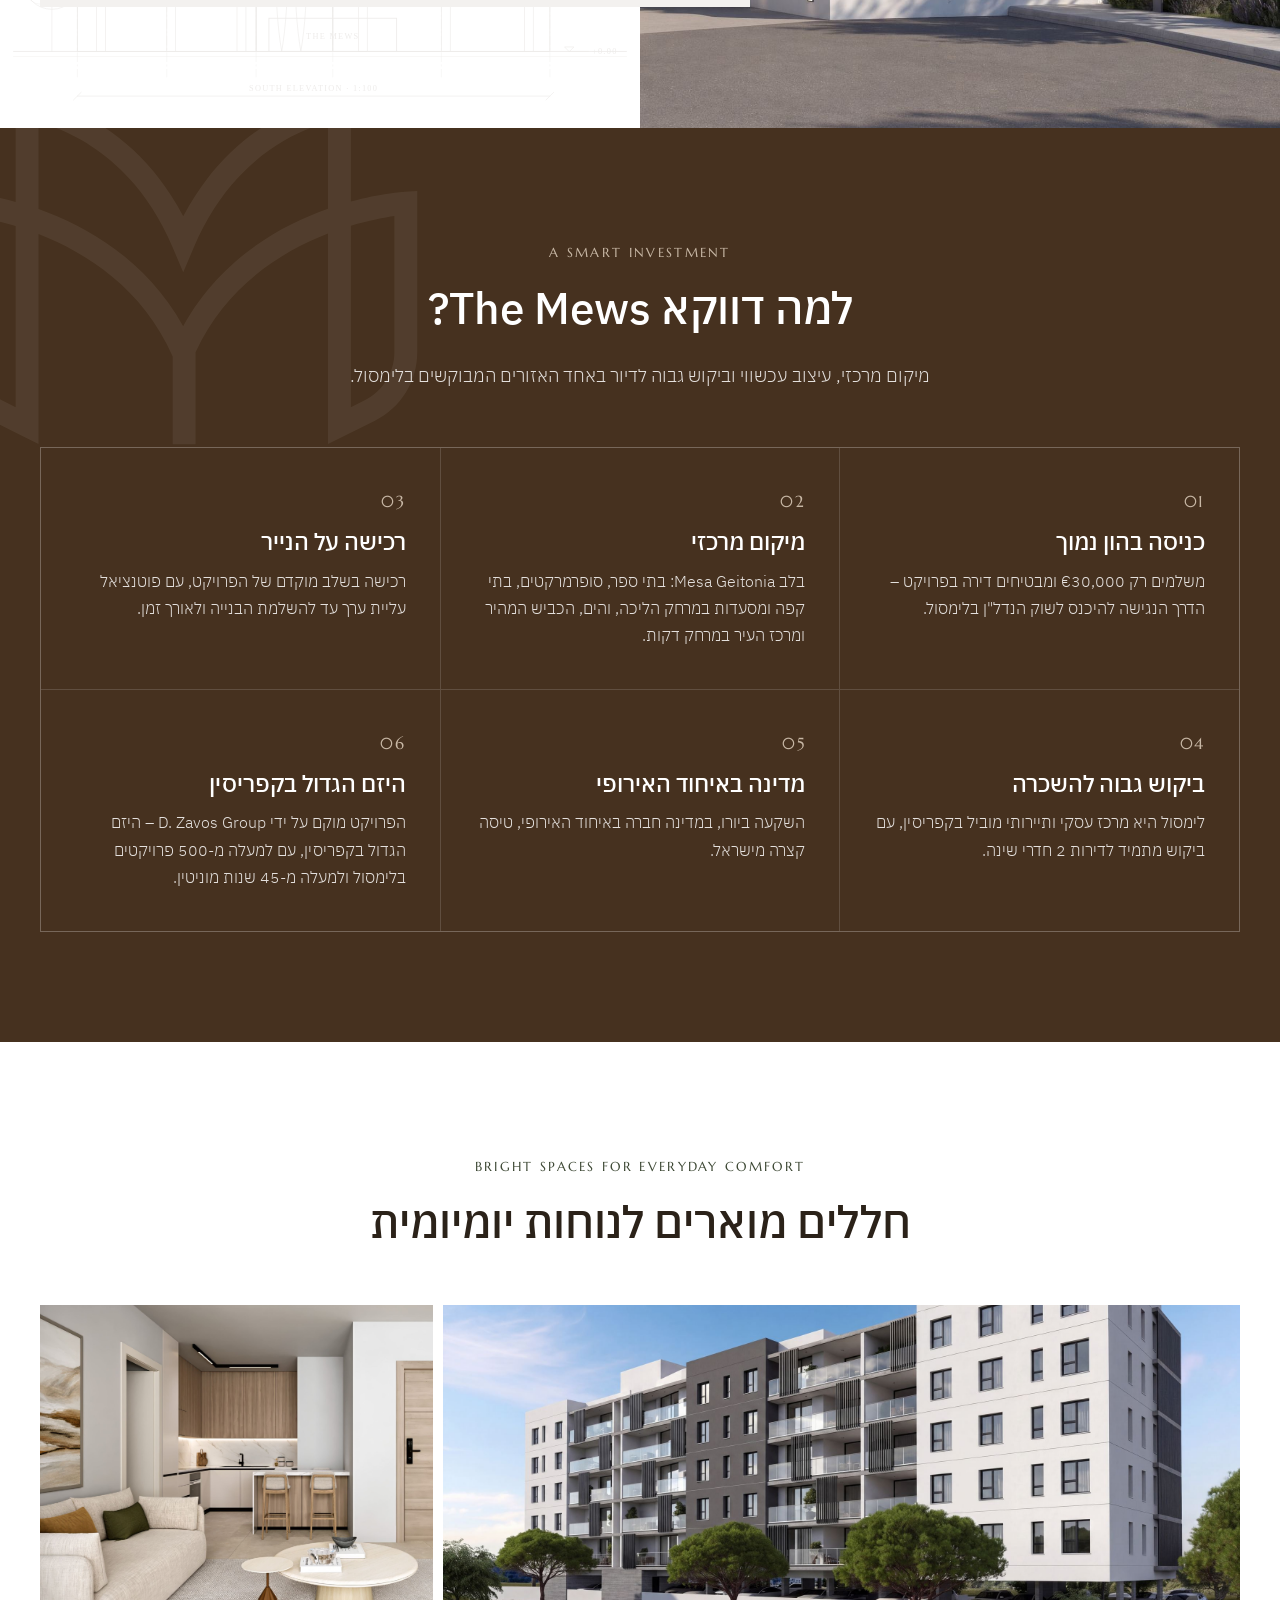
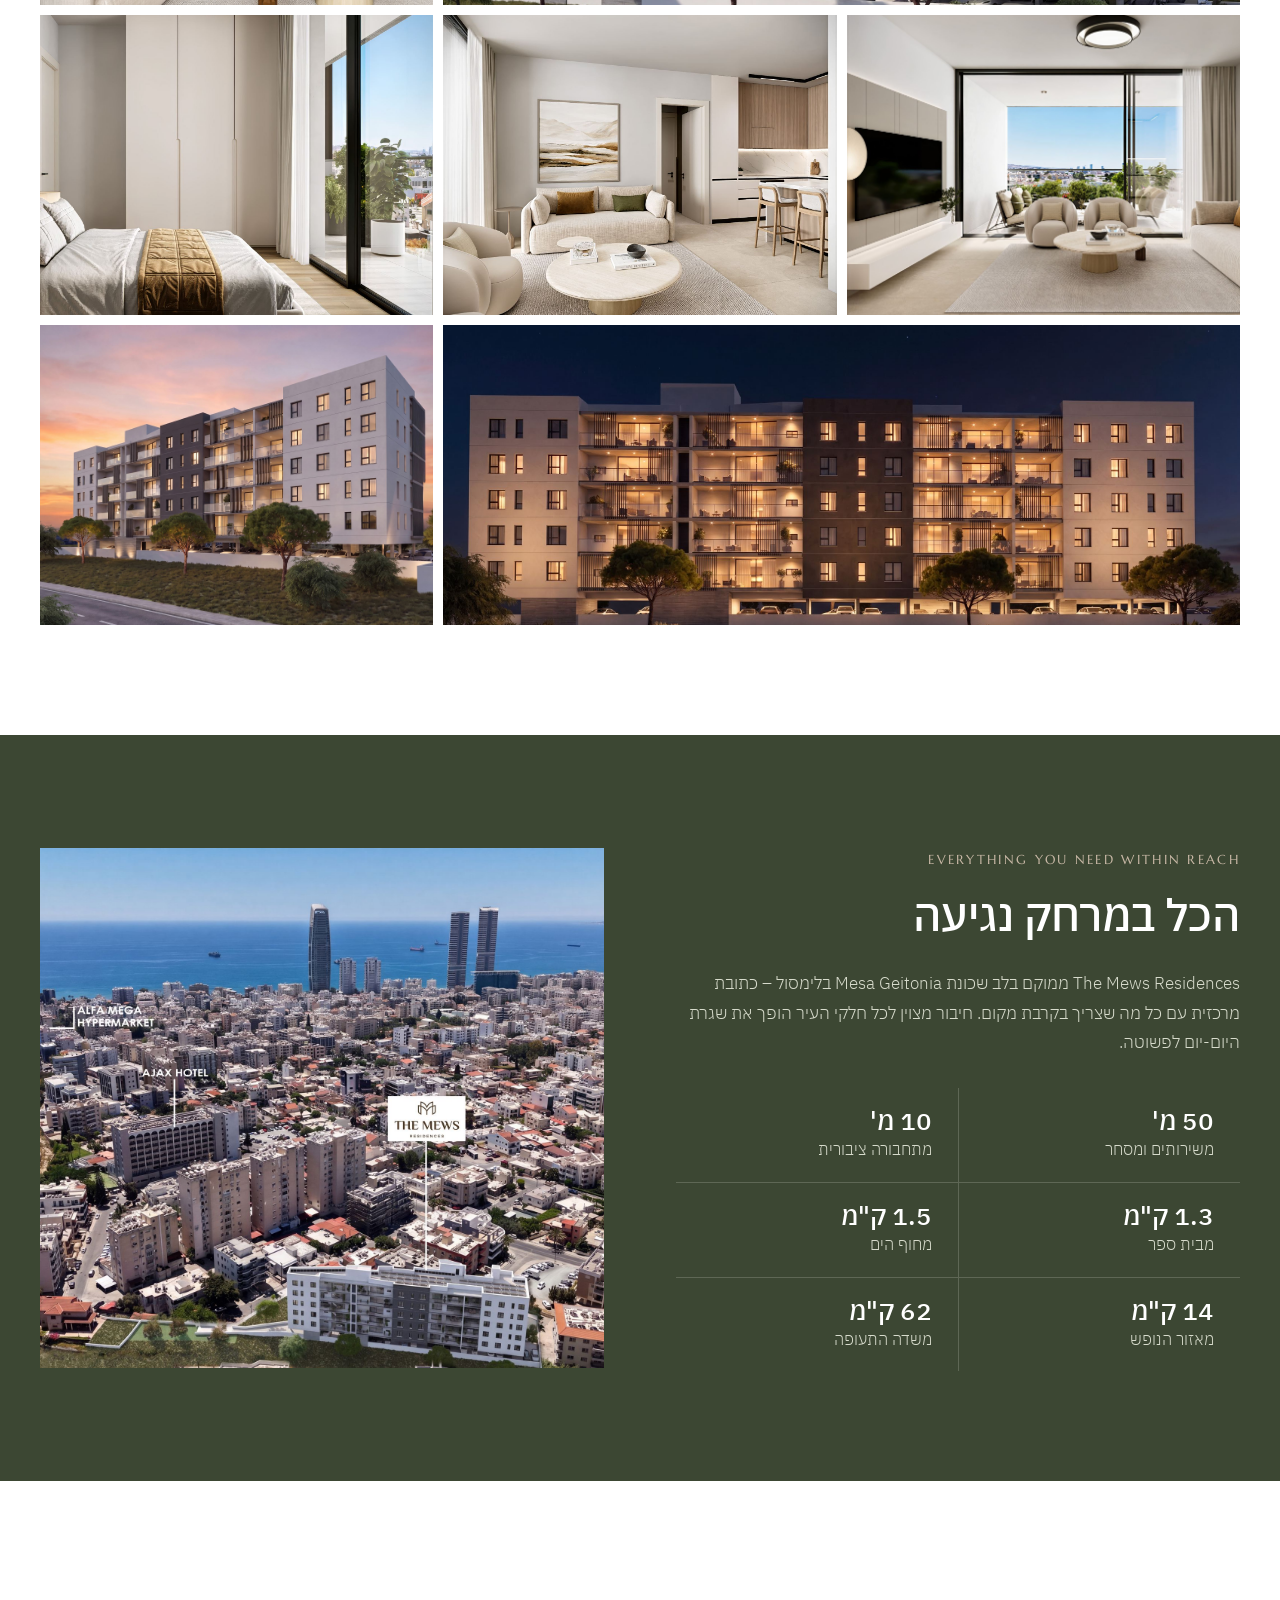
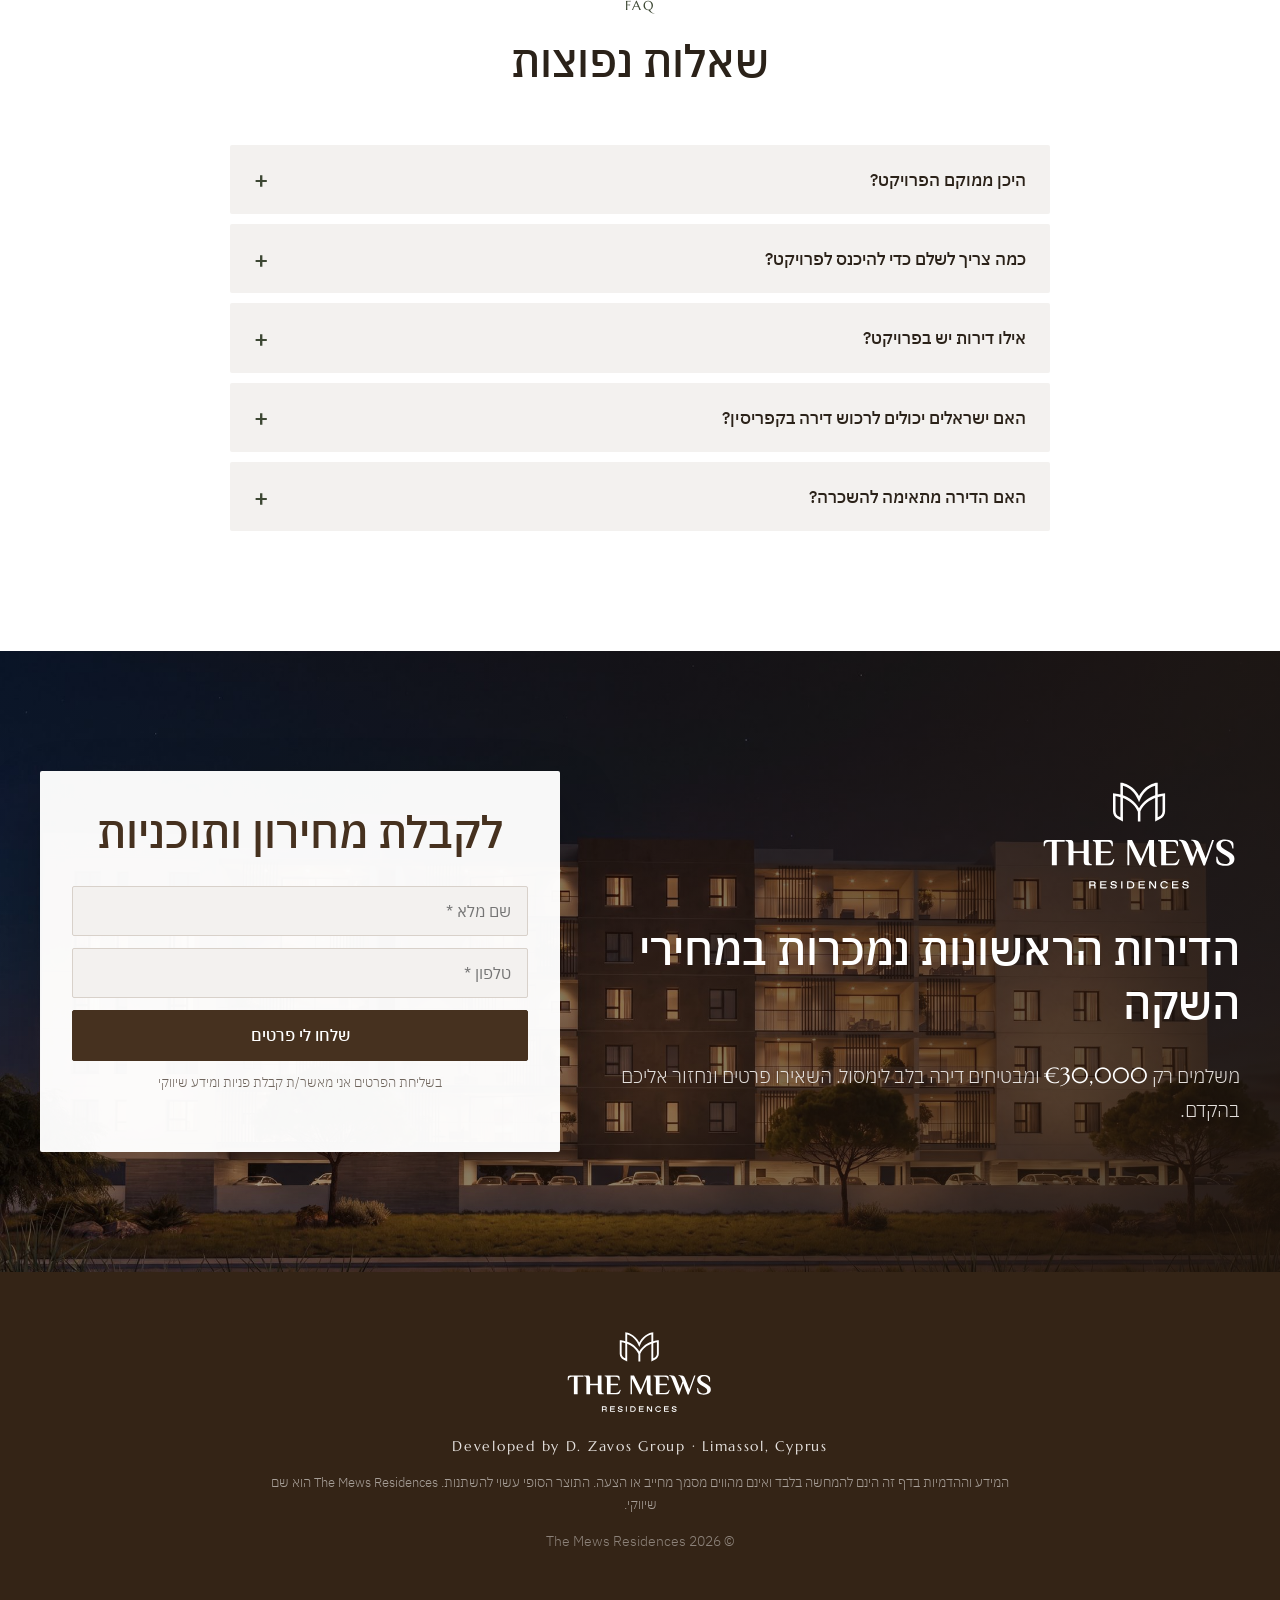
==== commit 84af66c7: "Add faint architectural elevation drawing behind the project panel Co-Authored-By: Claude Opus 5.5 <" ====
--- a/index.html
+++ b/index.html
@@ -107,6 +107,7 @@
 
   <!-- Project -->
   <section class="project" id="project">
+    <img src="assets/img/elevation.svg" alt="" class="project-sketch" aria-hidden="true">
     <div class="project-media">
       <img src="assets/img/facade.jpg" alt="The Mews entrance" loading="lazy">
     </div>
--- a/assets/css/styles.css
+++ b/assets/css/styles.css
@@ -74,7 +74,7 @@
   transform: translateY(-100%); transition: transform .35s ease;
 }
 .site-header.visible { transform: none; }
-.header-inner { display: flex; align-items: center; justify-content: space-between; gap: 24px; height: 70px; }
+.header-inner { width: min(1600px, 100% - 64px); display: flex; align-items: center; justify-content: space-between; gap: 24px; height: 70px; }
 .header-logo img { height: 44px; width: auto; }
 .header-nav { display: flex; gap: 28px; }
 .header-nav a { color: var(--ink); text-decoration: none; font-size: .95rem; }
@@ -198,14 +198,21 @@
 
 /* Project: image fills half the screen, text panel overlaps it */
 .project { position: relative; display: grid; grid-template-columns: 1fr 1fr; align-items: center; min-height: min(92vh, 920px); background: var(--white); overflow: hidden; }
+.project-sketch {
+  position: absolute; z-index: 0; pointer-events: none;
+  inset-inline-end: 0; bottom: 0; width: 50%; height: 100%; object-fit: contain; object-position: bottom center;
+  opacity: .09;
+}
 .project-media { position: relative; align-self: stretch; overflow: hidden; clip-path: inset(0 0 0 0); transition: clip-path 1.4s cubic-bezier(.77, 0, .18, 1); }
 .project-media img { position: absolute; inset: 0; width: 100%; height: 100%; object-fit: cover; transition: transform 2s cubic-bezier(.2, .7, .2, 1); }
 .project-panel {
-  position: relative; z-index: 1; max-width: 600px; margin-block: 80px;
-  margin-inline-start: -110px; margin-inline-end: max(16px, calc((100vw - 1200px) / 2));
-  background: var(--beige-light); padding: 64px 60px; box-shadow: 0 30px 70px rgba(52, 36, 22, .14);
+  position: relative; z-index: 1; margin-block: 80px;
+  /* ends on the edge of the hero's .container (1200px, 16px gutter); --page-w excludes the scrollbar */
+  margin-inline-start: -110px; margin-inline-end: max(16px, calc((var(--page-w, 100vw) - 1200px) / 2));
+  background: var(--beige-light); padding: 64px clamp(40px, 5vw, 96px);
   transition: opacity .9s ease .55s, transform .9s ease .55s;
 }
+.project-panel > * { max-width: 620px; }
 .project-panel h2 { font-size: clamp(1.9rem, 3.4vw, 2.8rem); }
 .project-panel p { color: var(--muted); font-size: 1.07rem; }
 .project-panel .btn { margin-top: 1rem; }
@@ -295,13 +302,14 @@
   .split-media img, #location .split-media img { height: 420px; }
   .project { grid-template-columns: 1fr; min-height: 0; }
   .project-media { height: 70vw; max-height: 560px; }
+  .project-sketch { display: none; }
   .project-panel { max-width: none; margin: -80px 16px 64px; padding: 44px 32px; }
   .cards { grid-template-columns: 1fr 1fr; }
   .stats-grid { grid-template-columns: repeat(3, 1fr); row-gap: 20px; }
   .stat:nth-child(4) { border: 0; }
 }
 @media (max-width: 640px) {
-  .header-inner { height: 68px; }
+  .header-inner { width: min(1600px, 100% - 32px); height: 68px; }
   .header-logo img { height: 42px; }
   .site-header .btn { display: none; }
   .intro { min-height: 0; }
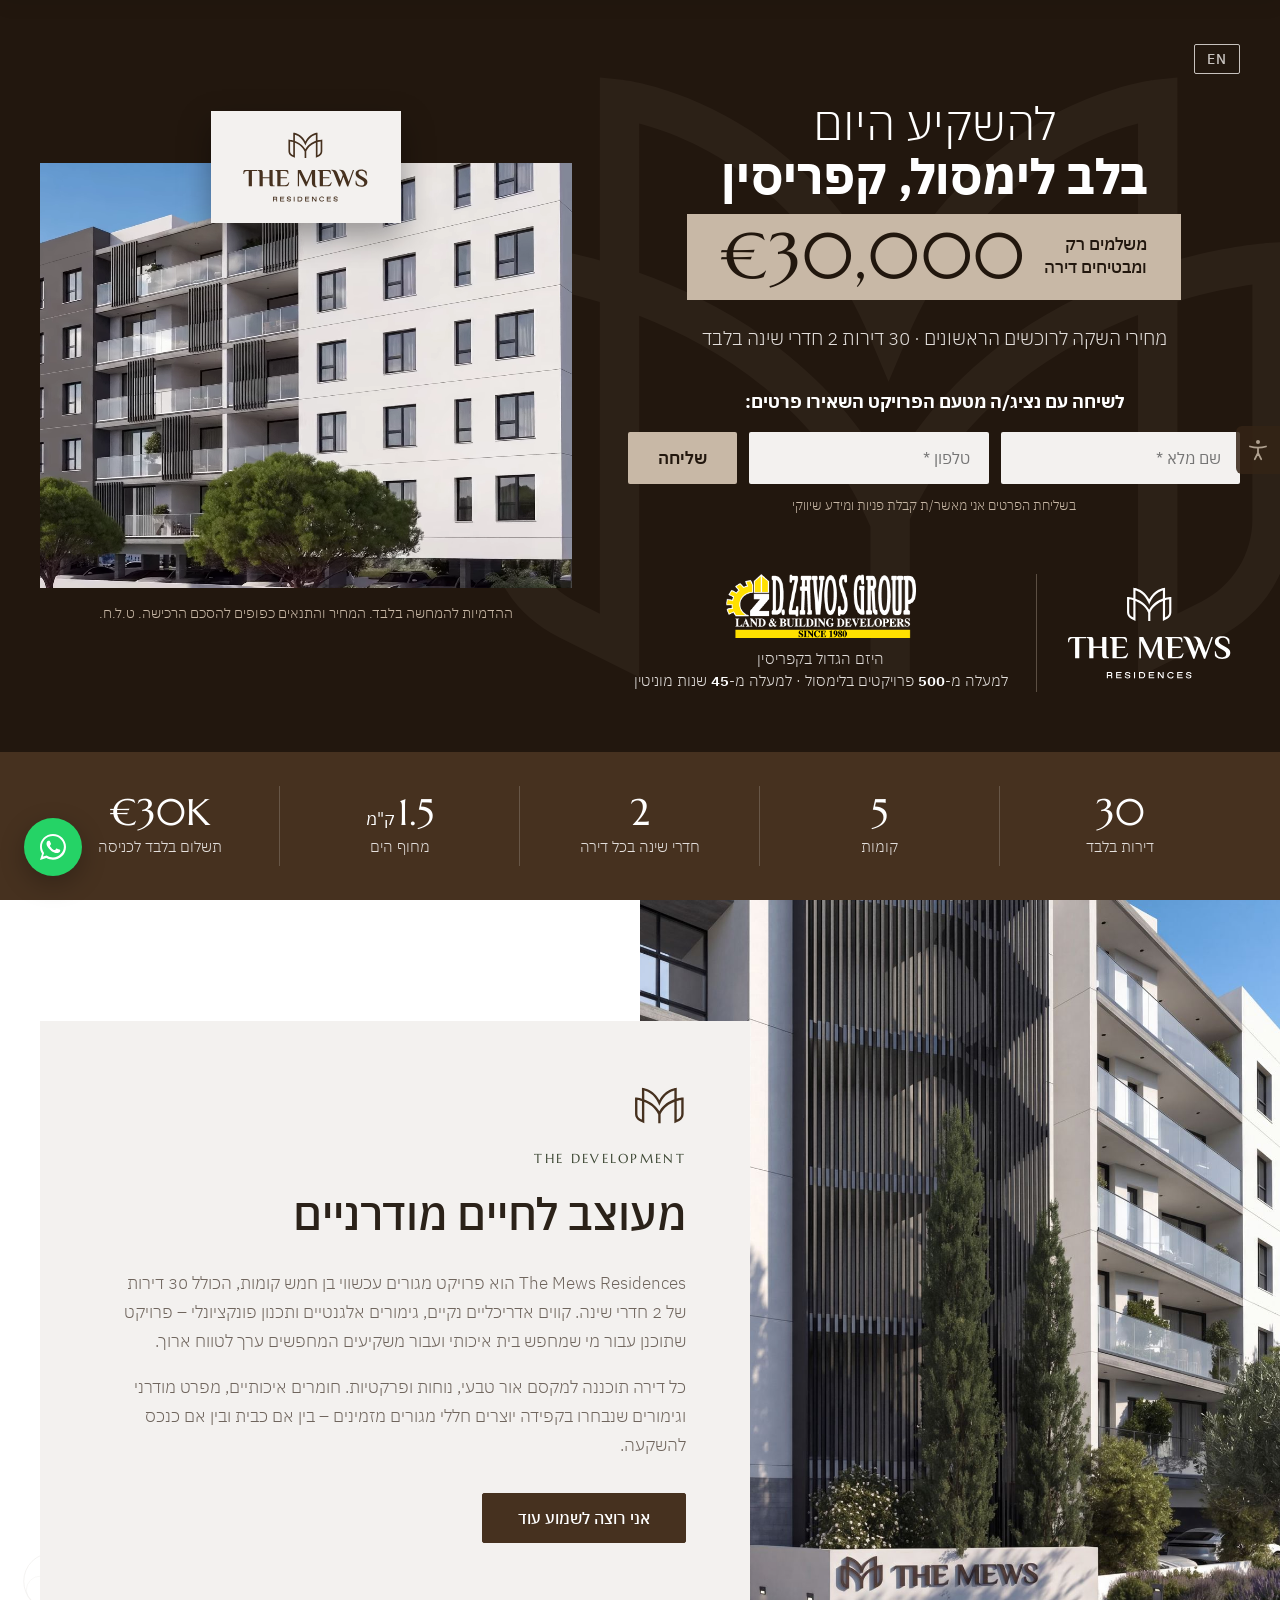
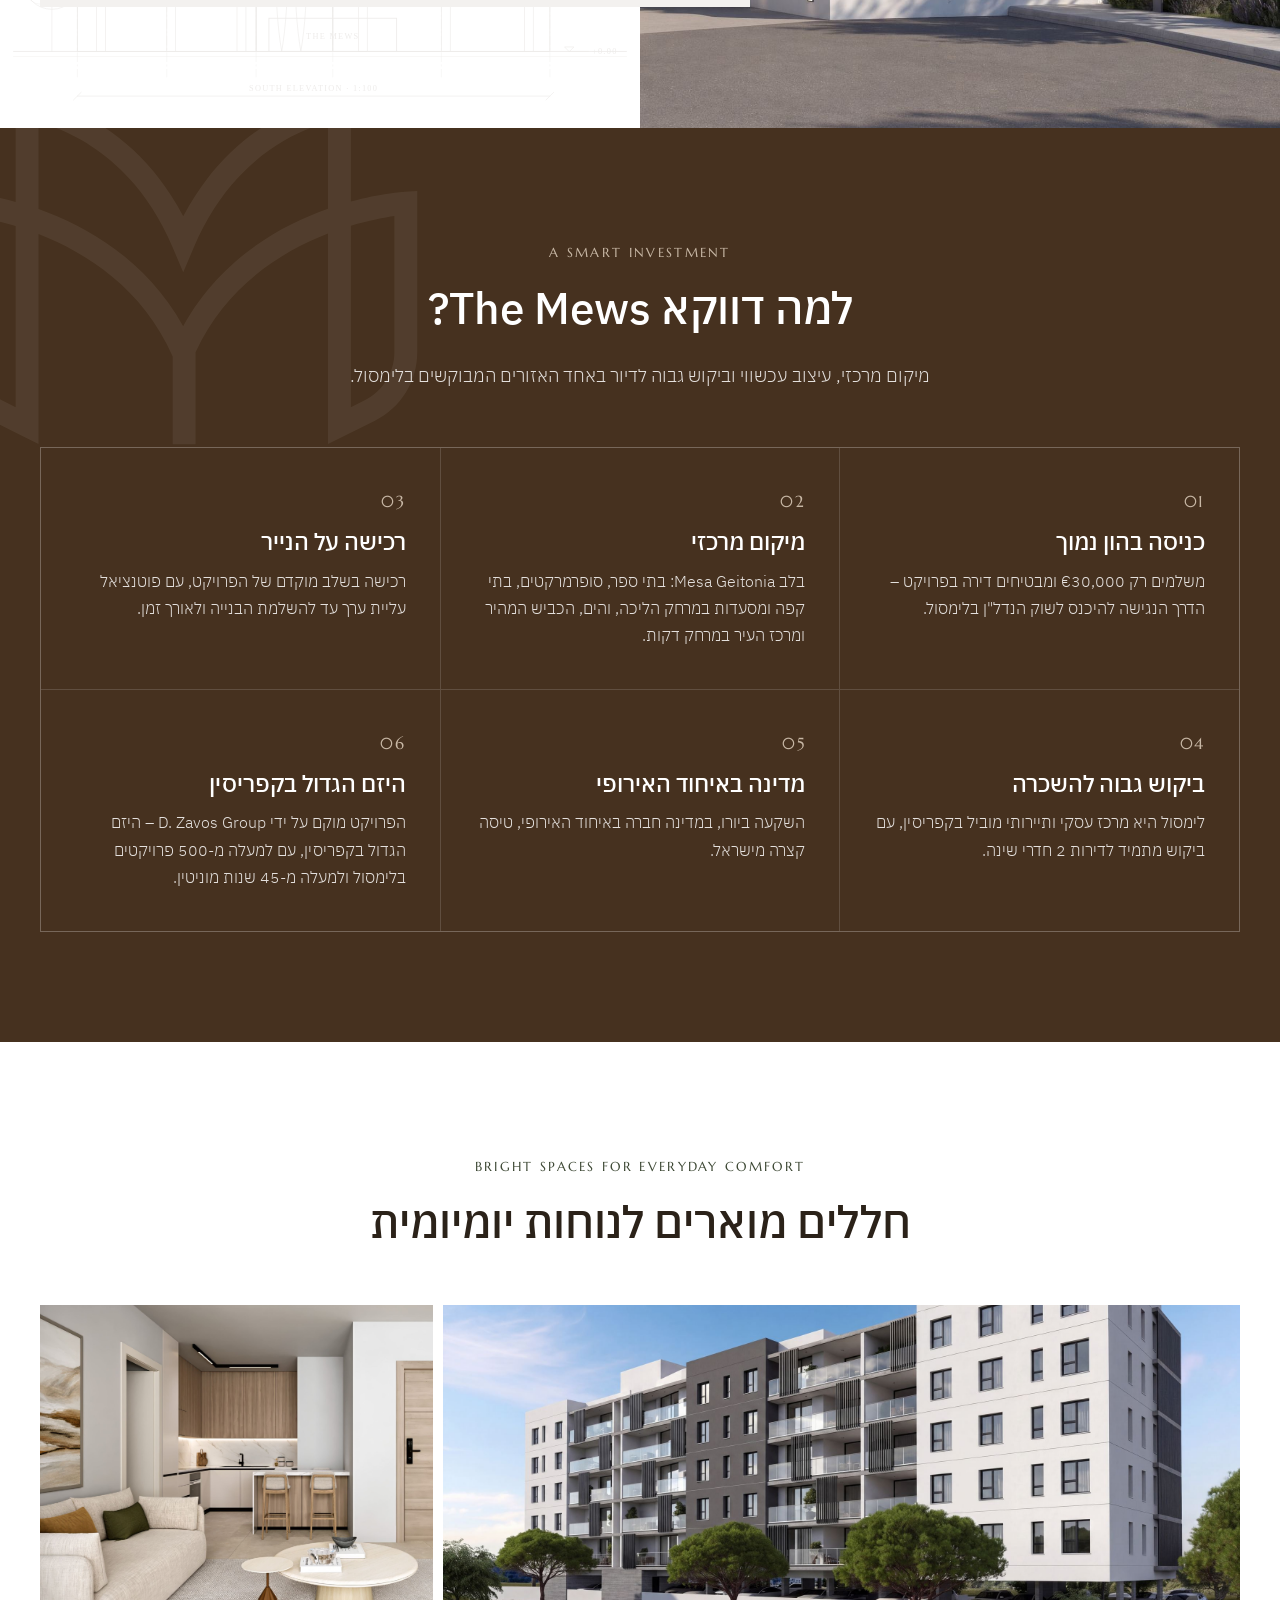
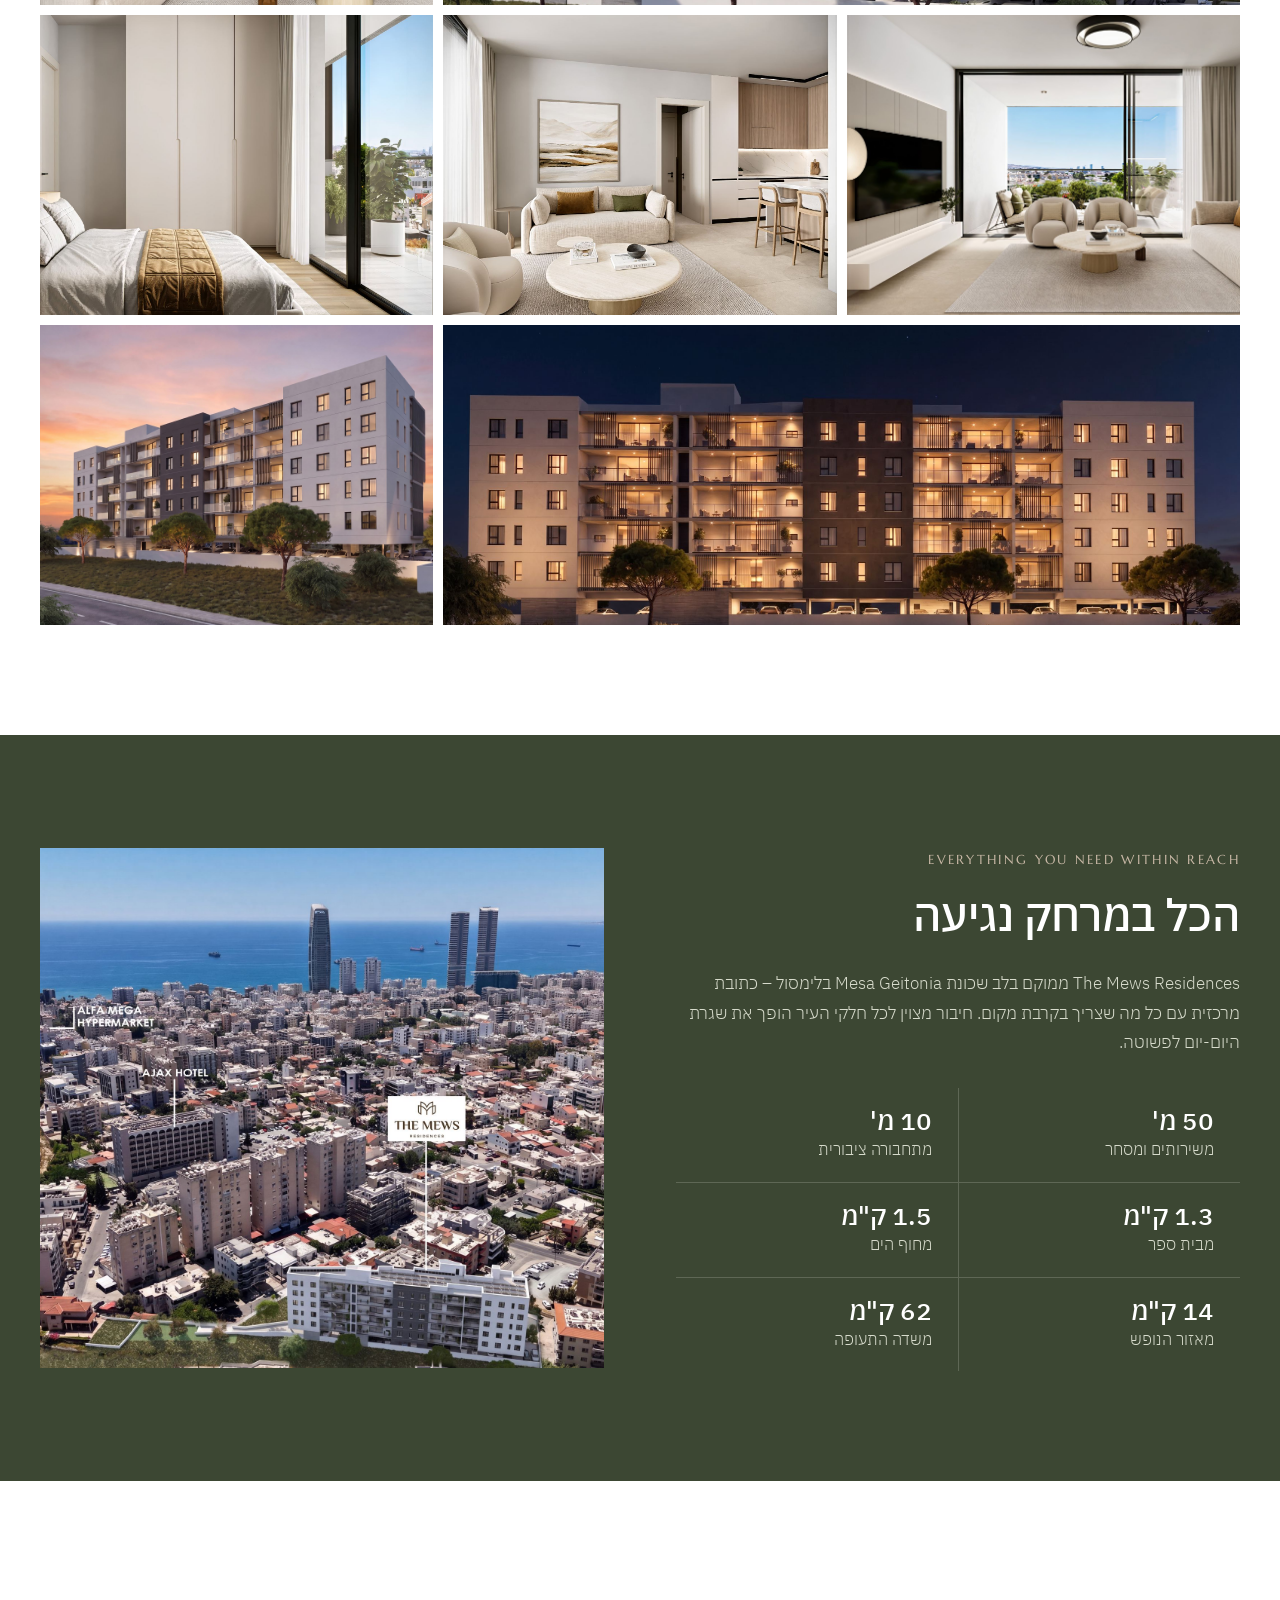
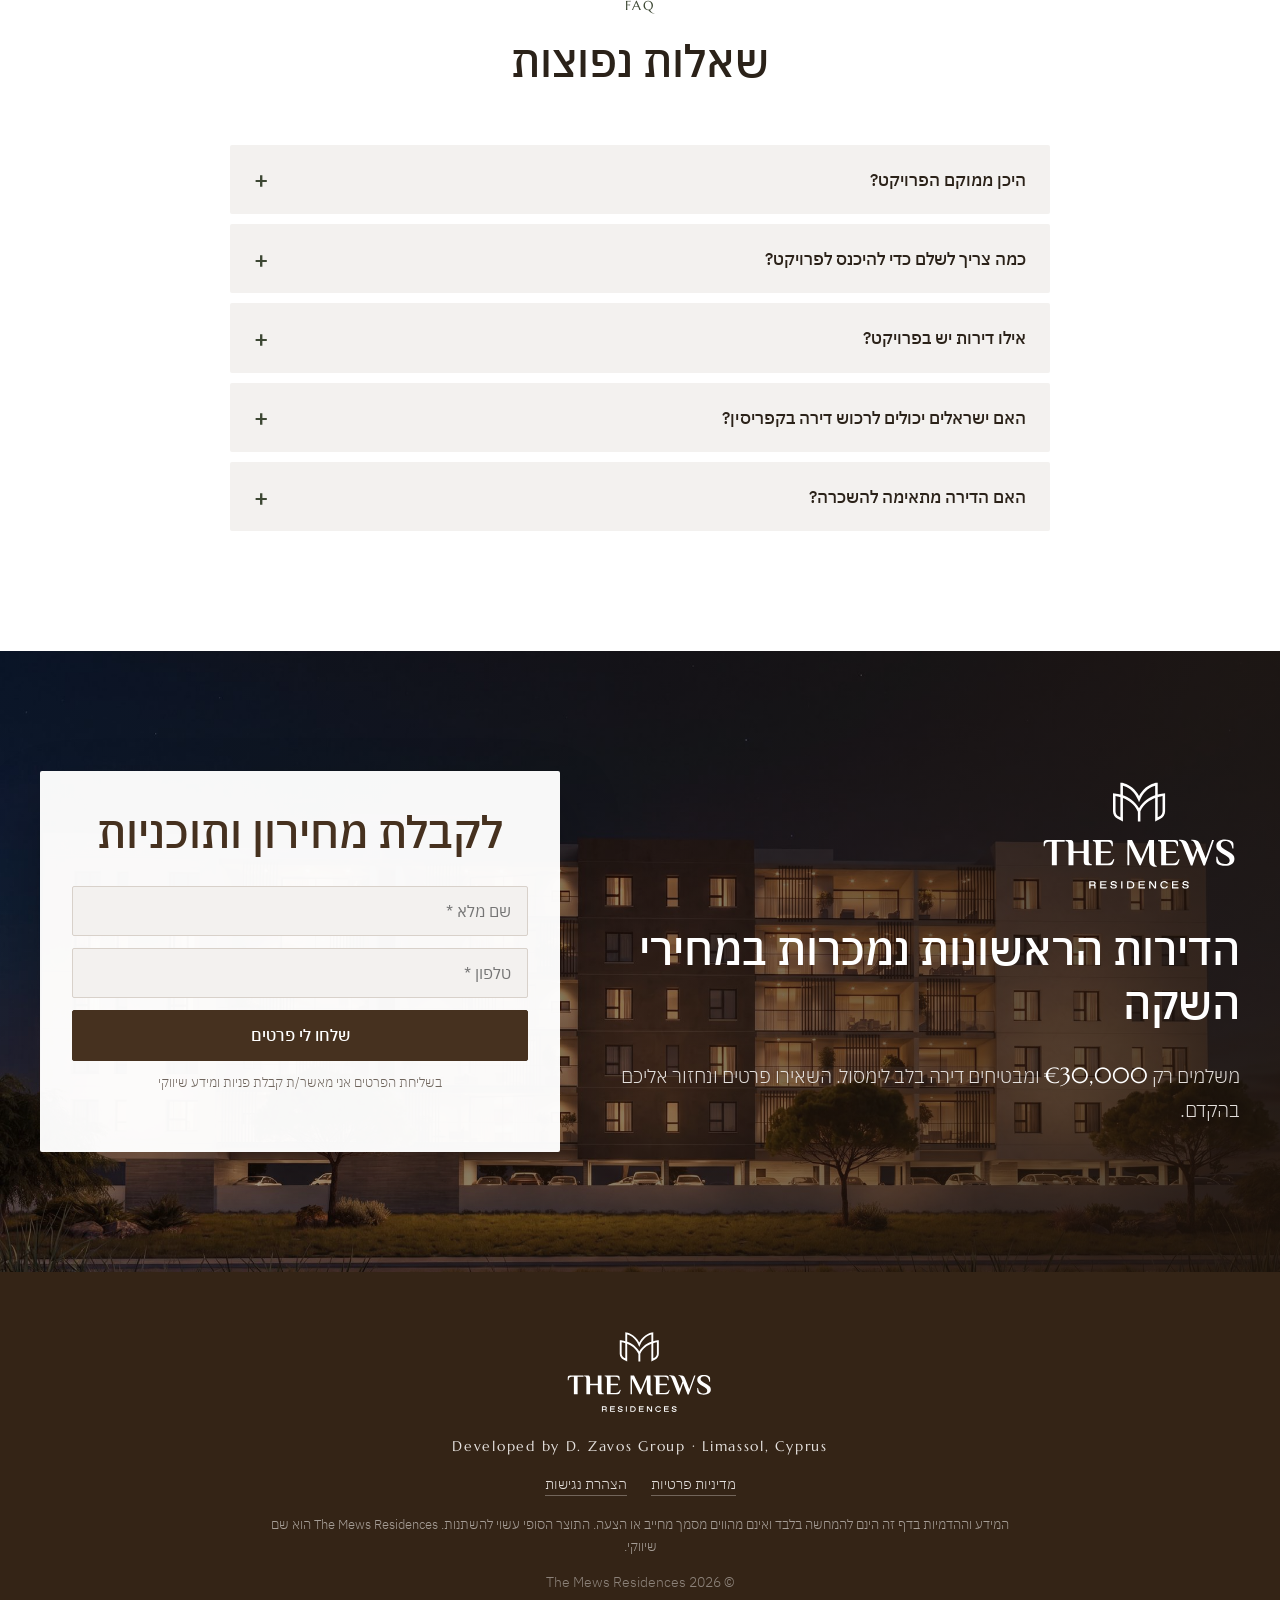
==== commit 5a0e9f66: "Add floating accessibility menu, privacy policy and accessibility statement pages Footer links to bo" ====
--- a/index.html
+++ b/index.html
@@ -272,6 +272,10 @@
     <div class="container">
       <img src="assets/img/logo-white.svg" alt="The Mews Residences" class="footer-logo">
       <p class="footer-dev">Developed by D. Zavos Group · Limassol, Cyprus</p>
+      <ul class="footer-links">
+        <li><a href="privacy.html" data-i18n="footer.privacy">מדיניות פרטיות</a></li>
+        <li><a href="accessibility.html" data-i18n="footer.a11y">הצהרת נגישות</a></li>
+      </ul>
       <p class="disclaimer" data-i18n="footer.disclaimer">המידע וההדמיות בדף זה הינם להמחשה בלבד ואינם מהווים מסמך מחייב או הצעה. התוצר הסופי עשוי להשתנות. The Mews Residences הוא שם שיווקי.</p>
       <p class="copy">© <span id="year"></span> The Mews Residences</p>
     </div>
@@ -291,5 +295,6 @@
 
   <script src="assets/js/i18n.js"></script>
   <script src="assets/js/main.js"></script>
+  <script src="assets/js/a11y.js"></script>
 </body>
 </html>
--- a/assets/css/styles.css
+++ b/assets/css/styles.css
@@ -272,6 +272,69 @@
 .footer-dev { font-family: var(--latin); letter-spacing: .12em; }
 .disclaimer { max-width: 760px; margin: 0 auto 1em; opacity: .65; font-size: .8rem; }
 .copy { opacity: .5; margin: 0; }
+.footer-links { display: flex; justify-content: center; flex-wrap: wrap; gap: 8px 24px; margin: 0 0 1.2em; padding: 0; list-style: none; }
+.footer-links a { color: var(--beige); text-decoration: none; border-bottom: 1px solid rgba(228,224,221,.35); padding-bottom: 2px; }
+.footer-links a:hover { color: var(--white); border-bottom-color: var(--sand); }
+
+/* Legal pages (privacy, accessibility statement) */
+.legal-header { background: var(--white); border-bottom: 1px solid var(--beige); }
+.legal-header .header-inner { height: 76px; }
+.legal-back { color: var(--brown); text-decoration: none; font-weight: 500; }
+.legal-back:hover { color: var(--olive); }
+.legal { padding: 72px 0 96px; }
+.legal h1 { font-size: clamp(2rem, 4vw, 2.8rem); color: var(--brown-dark); margin-bottom: .2em; }
+.legal .updated { color: var(--muted); margin-bottom: 2.4em; }
+.legal h2 { font-size: 1.35rem; color: var(--brown); margin: 2em 0 .6em; }
+.legal p, .legal li { color: var(--ink); font-size: 1.05rem; }
+.legal ul { padding-inline-start: 1.2em; margin: 0 0 1em; }
+.legal li { margin-bottom: .4em; }
+.legal a { color: var(--olive); }
+.legal .fill { background: #f6efd9; padding: 0 4px; }
+.legal-page .site-footer { padding-bottom: 56px; }
+
+/* Accessibility widget */
+.a11y-widget { position: fixed; right: 0; top: calc(50% - 24px); z-index: 70; }
+.a11y-toggle {
+  display: grid; place-items: center; width: 44px; height: 48px; padding: 0; cursor: pointer;
+  background: var(--brown-dark); color: var(--sand); border: 0; border-radius: 6px 0 0 6px;
+  opacity: .85; transition: opacity .2s, width .2s;
+}
+.a11y-toggle:hover, .a11y-toggle[aria-expanded="true"] { opacity: 1; width: 50px; }
+.a11y-toggle:focus-visible, .a11y-panel button:focus-visible, .a11y-panel a:focus-visible { outline: 2px solid var(--olive); outline-offset: 2px; }
+.a11y-toggle svg { width: 24px; height: 24px; fill: none; stroke: currentColor; stroke-width: 1.8; stroke-linecap: round; }
+.a11y-toggle svg circle { fill: currentColor; stroke: none; }
+.a11y-panel {
+  position: absolute; right: 56px; top: 50%; transform: translateY(-50%); width: 300px;
+  background: var(--white); color: var(--ink); border: 1px solid var(--beige); border-radius: 6px;
+  padding: 16px; box-shadow: 0 18px 40px rgba(34,23,14,.18); font-size: 15px;
+}
+.a11y-head { display: flex; align-items: center; justify-content: space-between; margin-bottom: 12px; }
+.a11y-head b { font-size: 17px; font-weight: 600; color: var(--brown-dark); }
+.a11y-close { background: none; border: 0; font-size: 26px; line-height: 1; cursor: pointer; color: var(--muted); padding: 0 4px; }
+.a11y-grid { display: grid; grid-template-columns: 1fr 1fr; gap: 8px; }
+.a11y-grid button {
+  display: flex; flex-direction: column; align-items: center; gap: 4px; padding: 12px 6px;
+  background: var(--beige-light); border: 1px solid transparent; border-radius: 4px; cursor: pointer;
+  font: 400 13px var(--sans); color: var(--ink); line-height: 1.3;
+}
+.a11y-grid button:hover { border-color: var(--sand); }
+.a11y-grid button[aria-pressed="true"] { background: var(--olive); color: var(--white); }
+.a11y-ico { font: 600 18px Arial, sans-serif; direction: ltr; unicode-bidi: isolate; }
+.a11y-svg { width: 20px; height: 20px; fill: none; stroke: currentColor; stroke-width: 1.6; }
+.a11y-svg .fill { fill: currentColor; stroke: none; }
+.a11y-statement { display: block; margin-top: 12px; text-align: center; color: var(--olive); font-size: 14px; }
+
+/* Accessibility modes (classes on <html>, set by a11y.js) */
+html.a11y-text-1 { font-size: 112.5%; }
+html.a11y-text-2 { font-size: 125%; }
+html.a11y-text-3 { font-size: 137.5%; }
+html.a11y-gray body > *:not(.a11y-widget) { filter: grayscale(1); }
+html.a11y-contrast body > *:not(.a11y-widget) { filter: contrast(1.4); }
+html.a11y-gray.a11y-contrast body > *:not(.a11y-widget) { filter: grayscale(1) contrast(1.4); }
+html.a11y-links a { text-decoration: underline !important; text-underline-offset: 3px; outline: 2px dashed currentColor; outline-offset: 2px; }
+html.a11y-font body, html.a11y-font body *:not(svg):not(svg *) { font-family: Arial, Helvetica, sans-serif !important; letter-spacing: normal !important; }
+html.a11y-motion *, html.a11y-motion *::before, html.a11y-motion *::after { animation: none !important; transition: none !important; scroll-behavior: auto !important; }
+html.a11y-motion .reveal, html.a11y-motion .project.pending .project-media, html.a11y-motion .project.pending .project-panel, html.a11y-motion .project.pending .project-media img { transform: none !important; opacity: 1 !important; clip-path: none !important; }
 
 /* WhatsApp + mobile CTA */
 .whatsapp {
@@ -347,6 +410,7 @@
     text-align: center; padding: 15px; font-weight: 500; text-decoration: none; box-shadow: 0 -4px 16px rgba(0,0,0,.15);
   }
   .whatsapp { bottom: 72px; left: 16px; width: 52px; height: 52px; }
+  .a11y-panel { position: fixed; right: 12px; left: 12px; width: auto; top: auto; bottom: 72px; transform: none; }
 }
 @media (prefers-reduced-motion: reduce) {
   html { scroll-behavior: auto; }
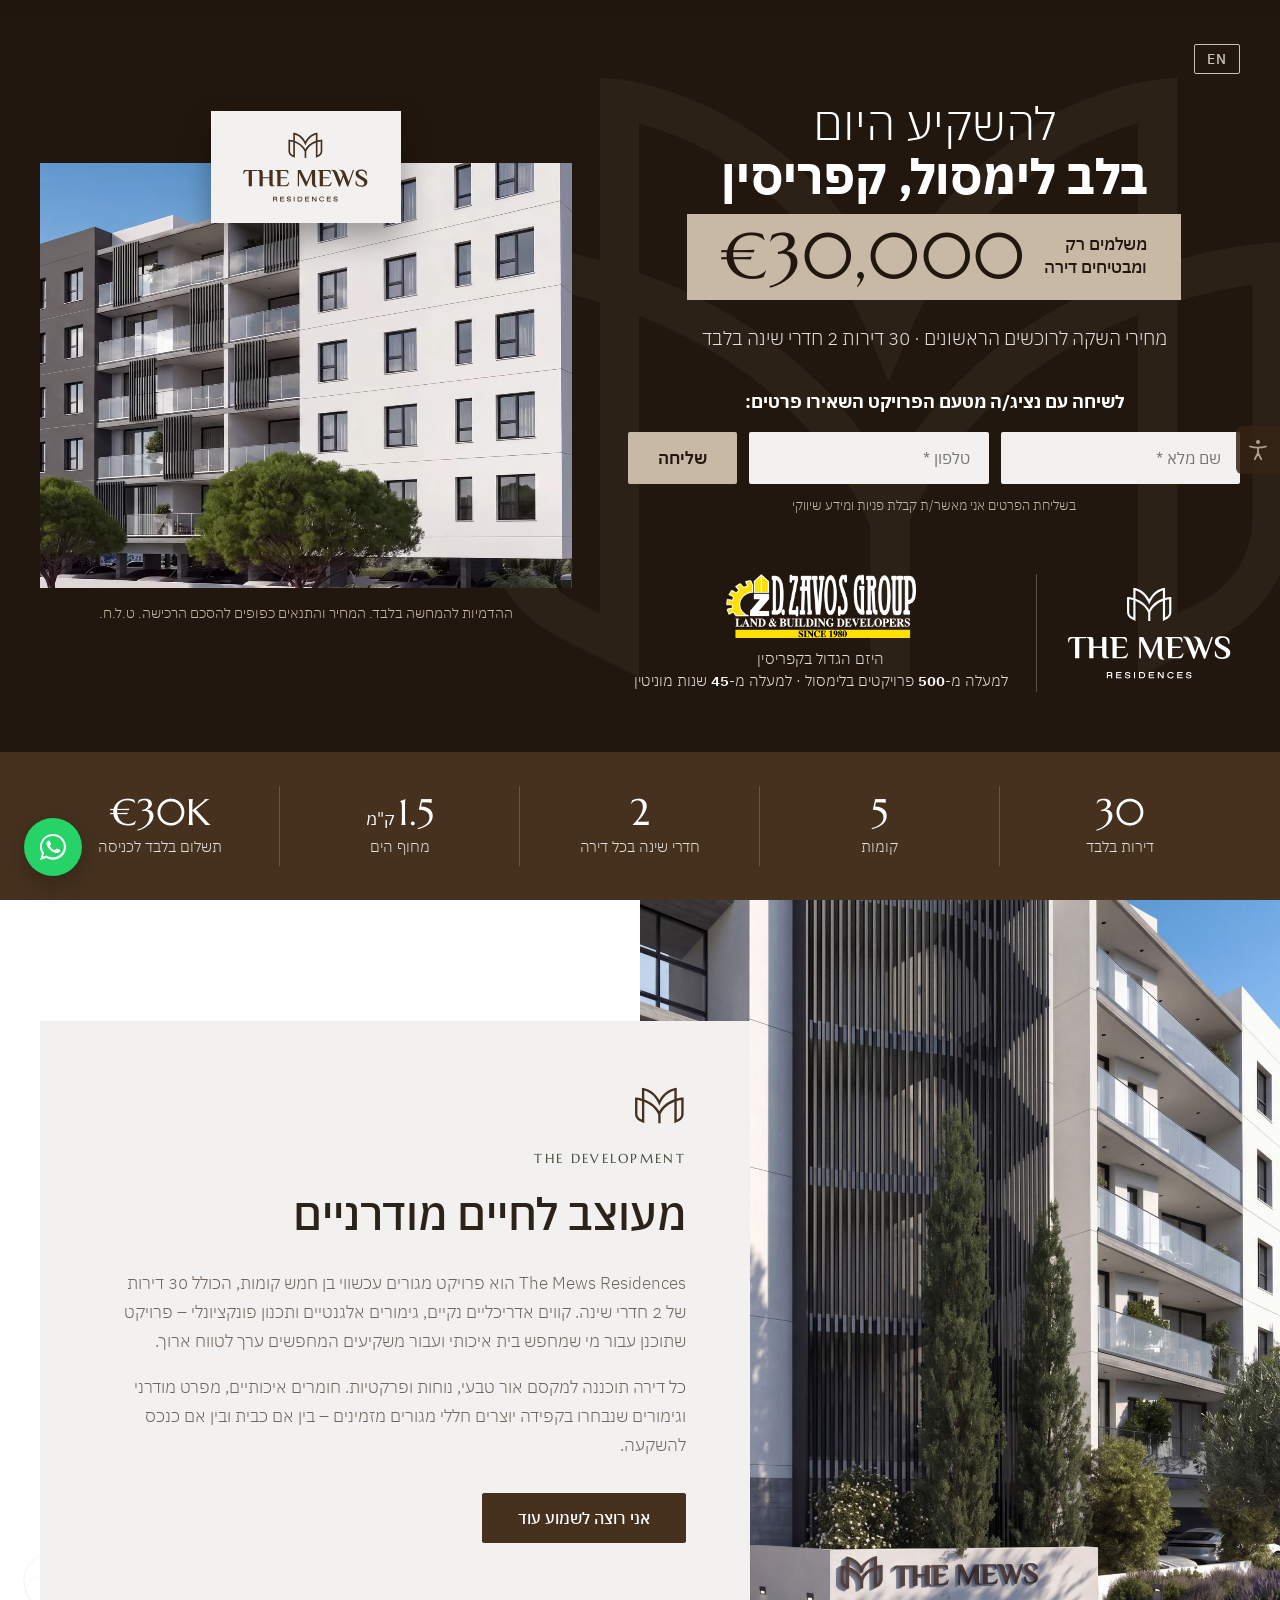
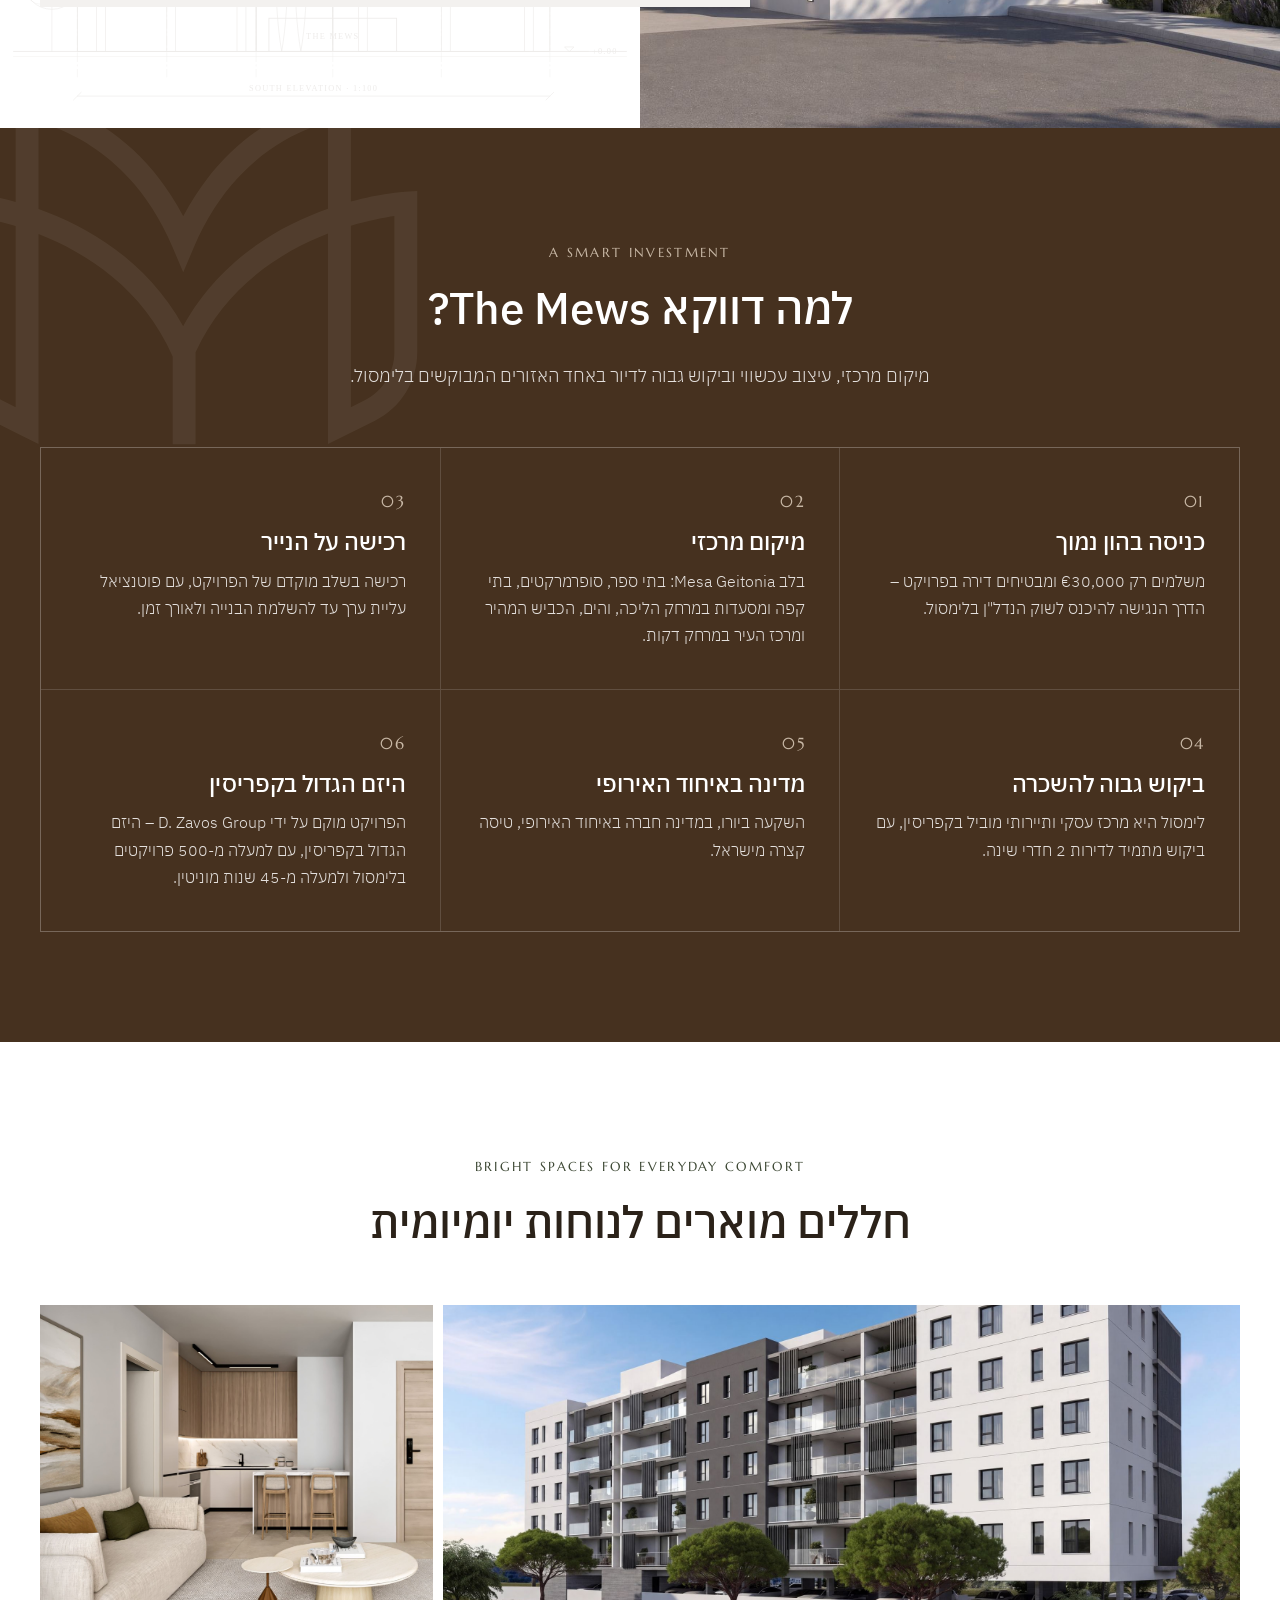
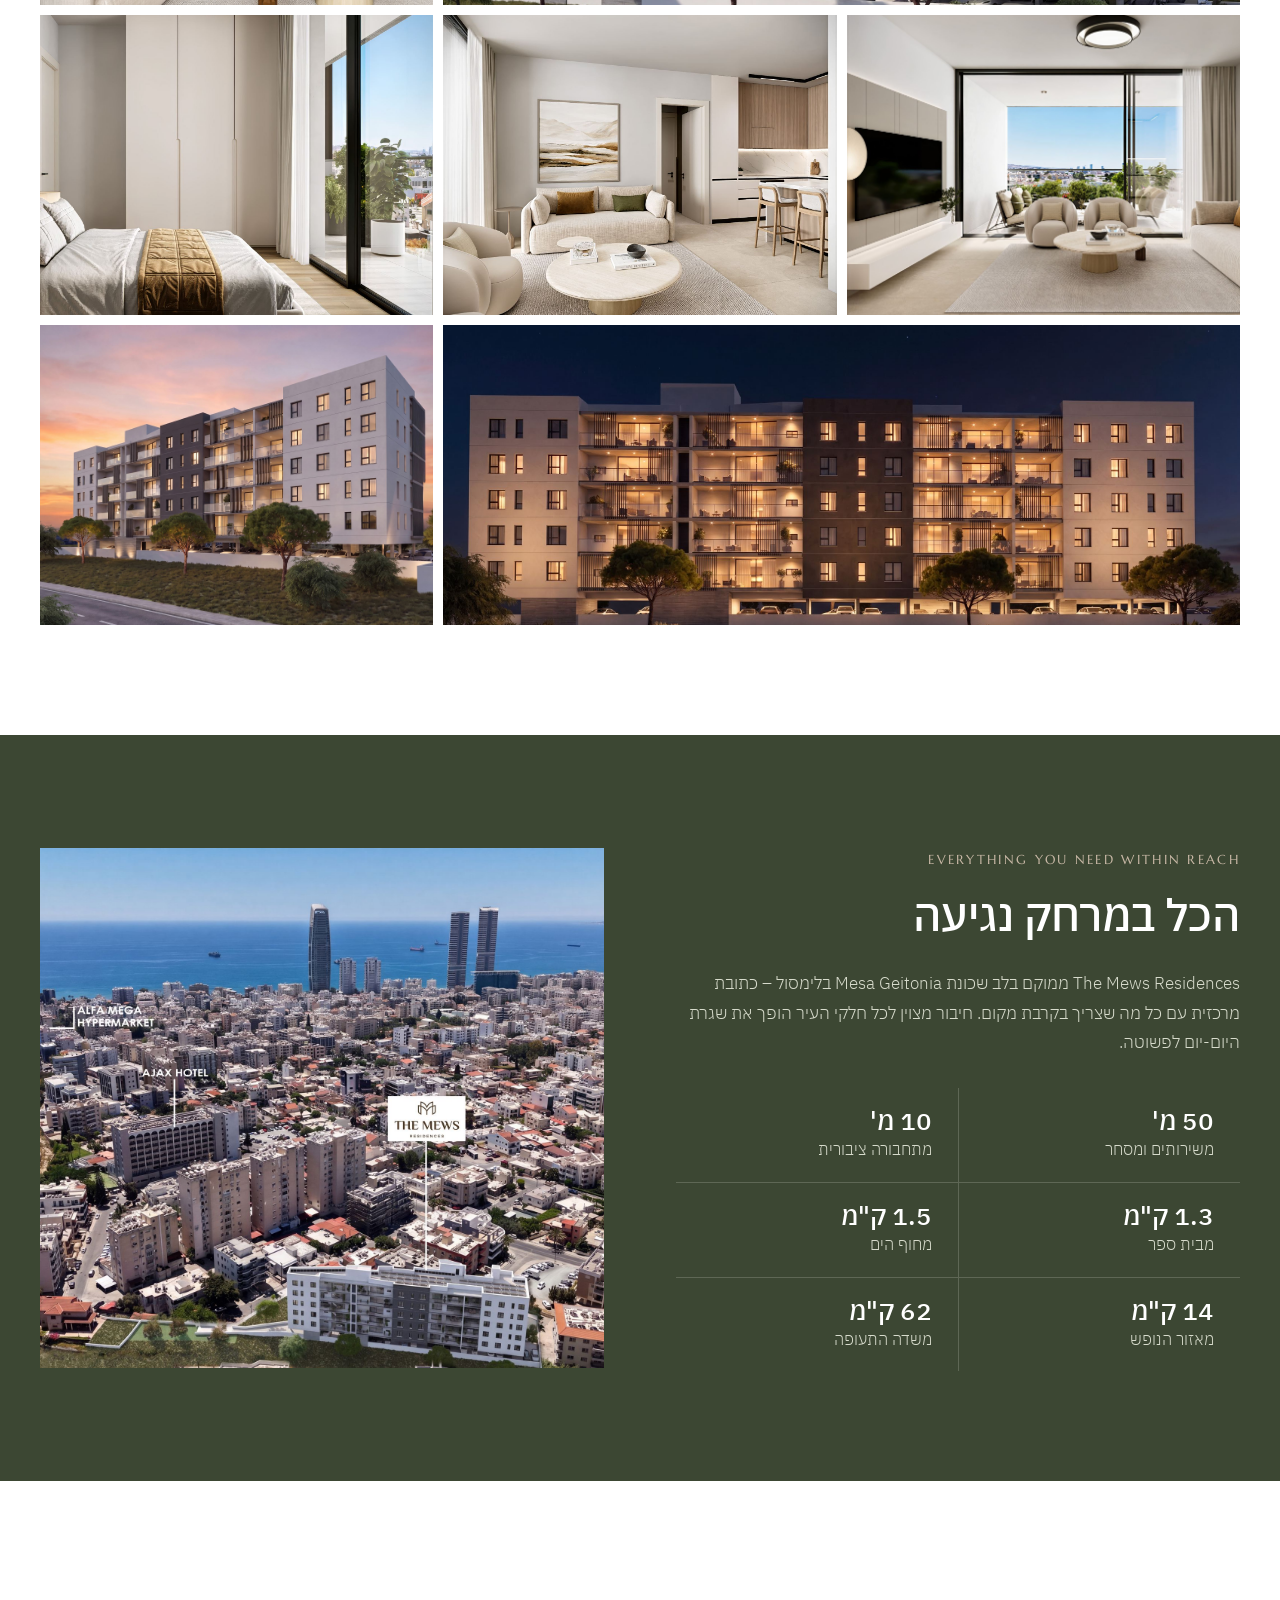
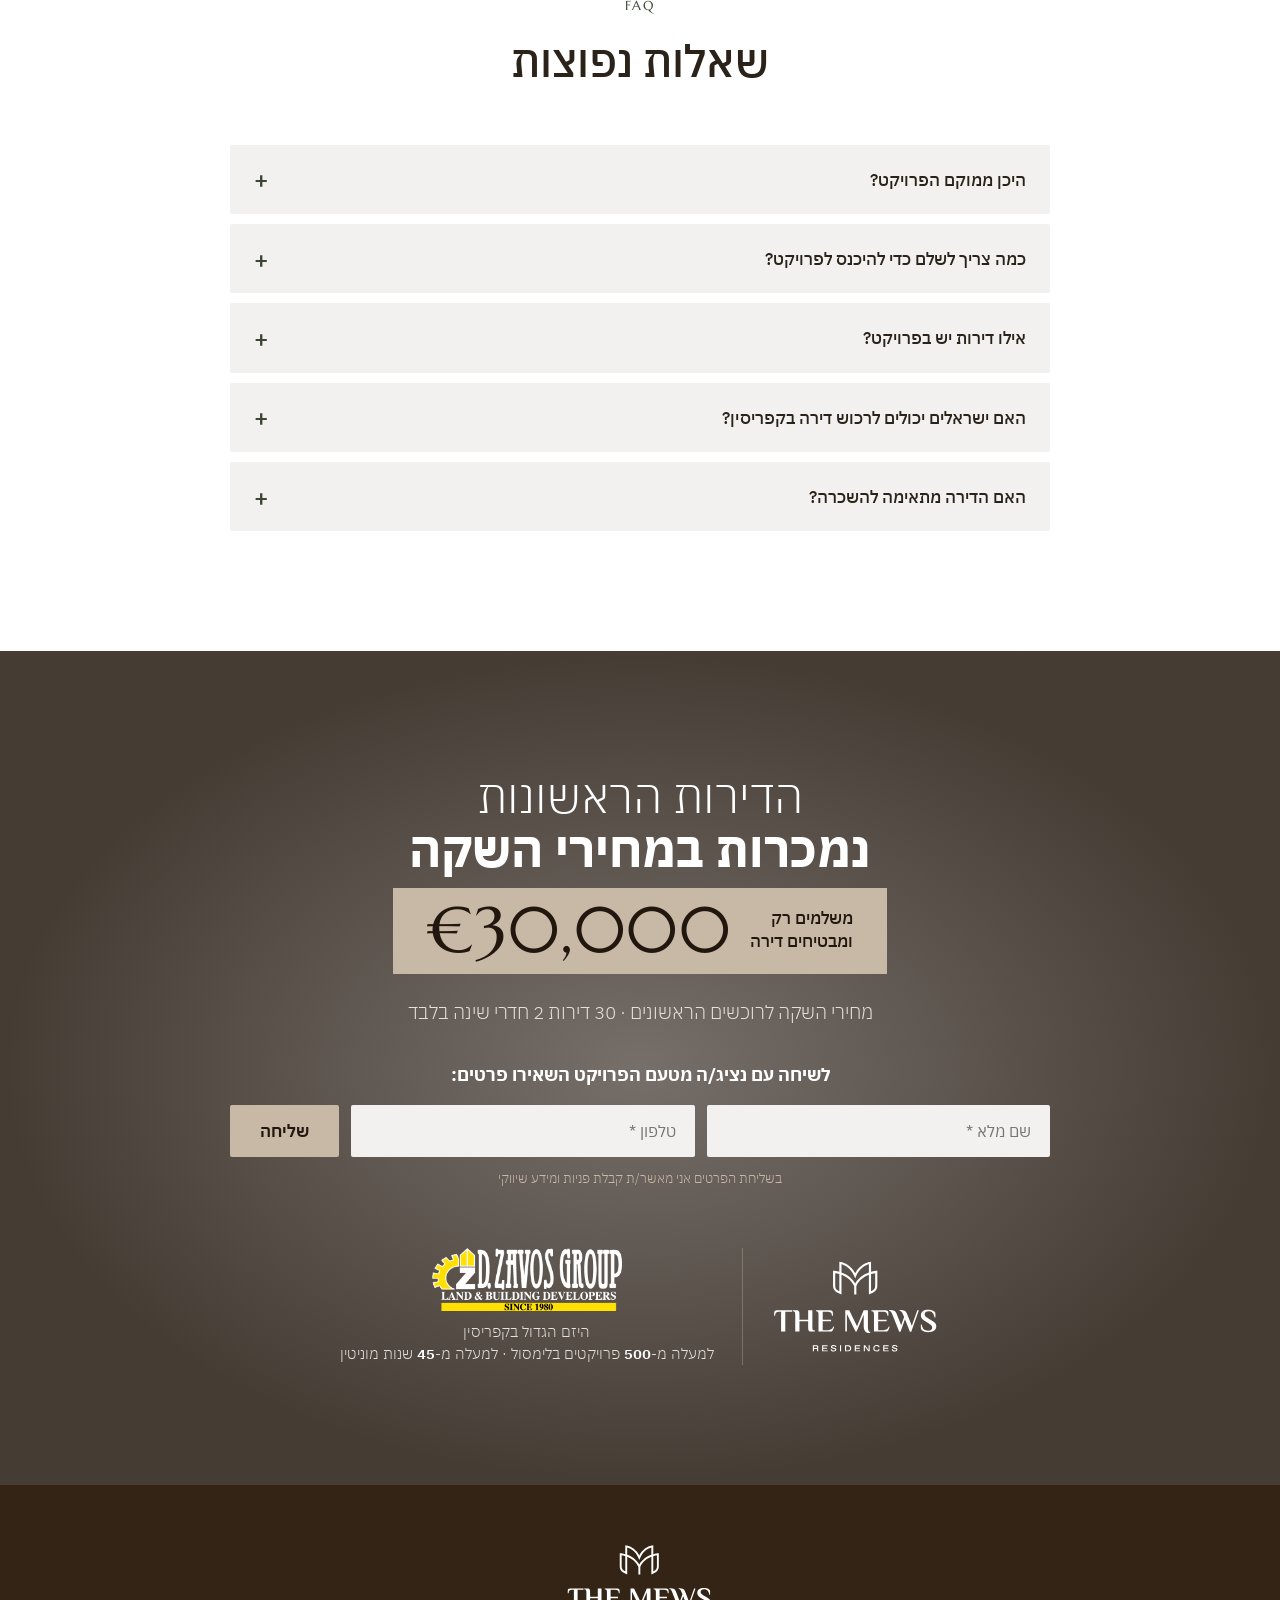
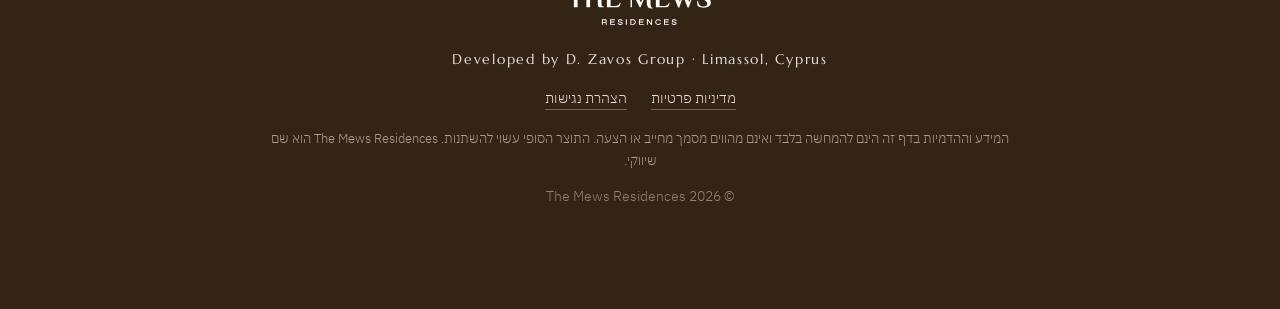
==== commit 208eaae8: "Rebuild final CTA in the hero's layout over a fixed night render Co-Authored-By: Claude Opus 5.5 <no" ====
--- a/index.html
+++ b/index.html
@@ -238,31 +238,44 @@
     </div>
   </section>
 
-  <!-- Final CTA -->
+  <!-- Final CTA (mirrors the hero layout over a fixed night render) -->
   <section class="cta" id="contact">
-    <div class="cta-bg" style="background-image:url('assets/img/night.jpg')"></div>
-    <div class="cta-overlay"></div>
+    <div class="cta-bg" aria-hidden="true"></div>
+    <div class="cta-overlay" aria-hidden="true"></div>
     <div class="container cta-inner">
-      <div class="cta-text">
-        <img src="assets/img/logo-white.svg" alt="The Mews Residences" class="cta-logo">
-        <h2 data-i18n="cta.title">הדירות הראשונות נמכרות במחירי השקה</h2>
-        <p data-i18n="cta.p">משלמים רק <strong>€30,000</strong> ומבטיחים דירה בלב לימסול. השאירו פרטים ונחזור אליכם בהקדם.</p>
-      </div>
-      <div class="form-card">
-        <h2 data-i18n="cta.formTitle">לקבלת מחירון ותוכניות</h2>
-        <form class="lead-form" id="contact-form" novalidate>
-          <label class="field">
-            <span class="sr-only" data-i18n="form.name">שם מלא</span>
-            <input type="text" id="contact-name" name="name" placeholder="שם מלא *" data-i18n-ph="form.namePh" autocomplete="name" required>
-          </label>
-          <label class="field">
-            <span class="sr-only" data-i18n="form.phone">טלפון</span>
-            <input type="tel" id="contact-phone" name="phone" placeholder="טלפון *" data-i18n-ph="form.phonePh" autocomplete="tel" inputmode="tel" required>
-          </label>
-          <button type="submit" class="btn btn-block" data-i18n="form.submit">שלחו לי פרטים</button>
-          <p class="consent" data-i18n="form.consent">בשליחת הפרטים אני מאשר/ת קבלת פניות ומידע שיווקי</p>
-          <p class="form-msg" role="status" aria-live="polite"></p>
-        </form>
+      <h2 class="cta-title">
+        <span class="h-light" data-i18n="cta.l1">הדירות הראשונות</span>
+        <span class="h-bold" data-i18n="cta.l2">נמכרות במחירי השקה</span>
+      </h2>
+      <div class="price-box">
+        <span class="pb-text">
+          <span data-i18n="hero.pay">משלמים רק</span>
+          <span data-i18n="hero.secure">ומבטיחים דירה</span>
+        </span>
+        <b>€30,000</b>
+      </div>
+      <p class="hero-tag" data-i18n="hero.tag">מחירי השקה לרוכשים הראשונים · 30 דירות 2 חדרי שינה בלבד</p>
+      <p class="hero-cta-label" data-i18n="hero.formLabel">לשיחה עם נציג/ה מטעם הפרויקט השאירו פרטים:</p>
+      <form class="lead-form hero-form" id="contact-form" novalidate>
+        <label class="field">
+          <span class="sr-only" data-i18n="form.name">שם מלא</span>
+          <input type="text" id="contact-name" name="name" placeholder="שם מלא *" data-i18n-ph="form.namePh" autocomplete="name" required>
+        </label>
+        <label class="field">
+          <span class="sr-only" data-i18n="form.phone">טלפון</span>
+          <input type="tel" id="contact-phone" name="phone" placeholder="טלפון *" data-i18n-ph="form.phonePh" autocomplete="tel" inputmode="tel" required>
+        </label>
+        <button type="submit" class="btn-send" data-i18n="form.send">שליחה</button>
+        <p class="consent" data-i18n="form.consent">בשליחת הפרטים אני מאשר/ת קבלת פניות ומידע שיווקי</p>
+        <p class="form-msg" role="status" aria-live="polite"></p>
+      </form>
+      <div class="hero-brands">
+        <img src="assets/img/logo-white.svg" alt="The Mews Residences" class="hero-logo">
+        <span class="brands-divider" aria-hidden="true"></span>
+        <div class="hero-dev">
+          <img src="assets/img/zavos-logo.png" alt="D. Zavos Group – Land &amp; Building Developers" class="dev-logo">
+          <p data-i18n="hero.dev">היזם הגדול בקפריסין<br>למעלה מ-<b>500</b> פרויקטים בלימסול · למעלה מ-<b>45</b> שנות מוניטין</p>
+        </div>
       </div>
     </div>
   </section>
--- a/assets/css/styles.css
+++ b/assets/css/styles.css
@@ -102,9 +102,9 @@
 .hero-main { display: flex; flex-direction: column; align-items: center; text-align: center; min-width: 0; }
 .hero-topbar { align-self: stretch; display: flex; justify-content: flex-start; margin-bottom: 24px; }
 .hero-topbar .lang-toggle { color: var(--beige); }
-.hero h1 { margin: 0 0 .5em; line-height: 1.1; text-wrap: balance; }
-.hero h1 .h-light { display: block; font-weight: 300; font-size: clamp(2rem, 3.6vw, 3.4rem); }
-.hero h1 .h-bold { display: block; font-weight: 700; font-size: clamp(2.2rem, 3.8vw, 3.7rem); }
+.hero h1, .cta-title { margin: 0 0 .5em; line-height: 1.1; text-wrap: balance; }
+.hero h1 .h-light, .cta-title .h-light { display: block; font-weight: 300; font-size: clamp(2rem, 3.6vw, 3.4rem); }
+.hero h1 .h-bold, .cta-title .h-bold { display: block; font-weight: 700; font-size: clamp(2.2rem, 3.8vw, 3.7rem); }
 
 .price-box {
   display: inline-flex; align-items: center; gap: 18px;
@@ -147,13 +147,8 @@
 .hero-video { position: absolute; inset: 0; width: 100%; height: 100%; object-fit: cover; }
 .hero-disclaimer { font-size: .85rem; color: var(--sand); text-align: center; margin: 14px 0 0; }
 
-.cta-bg { position: absolute; inset: 0; background-size: cover; background-position: center; }
-.cta-overlay { position: absolute; inset: 0; background: linear-gradient(270deg, rgba(30,20,12,.82) 0%, rgba(30,20,12,.55) 45%, rgba(30,20,12,.2) 100%); }
-html[dir="ltr"] .cta-overlay { transform: scaleX(-1); }
 
 /* Form card */
-.form-card { background: rgba(255,255,255,.97); color: var(--ink); padding: 34px 32px 26px; border-radius: var(--radius); box-shadow: 0 30px 60px rgba(0,0,0,.25); position: relative; }
-.form-card h2 { font-size: 1.45rem; text-align: center; color: var(--brown); }
 .lead-form { display: grid; gap: 12px; }
 .field input {
   width: 100%; padding: 14px 16px; font: 400 1rem var(--sans);
@@ -258,13 +253,12 @@
 .faq details[open] summary::after { transform: translateY(-50%) rotate(45deg); }
 .faq details p { padding: 0 24px 22px; margin: 0; color: var(--muted); }
 
-/* CTA */
+/* CTA: same composition as the hero, over a fixed (parallax) night render */
 .cta { position: relative; color: var(--white); padding: 120px 0; overflow: hidden; }
-.cta-inner { position: relative; display: grid; grid-template-columns: 1.2fr 1fr; gap: 56px; align-items: center; }
-.cta-logo { width: 200px; margin-bottom: 28px; }
-.cta h2 { font-size: clamp(1.9rem, 3.4vw, 2.8rem); }
-.cta-text p { font-size: 1.2rem; color: var(--beige); }
-.cta-text strong { color: var(--white); font-family: var(--latin); font-weight: 400; font-size: 1.15em; }
+.cta-bg { position: absolute; inset: 0; background: url("../img/night.jpg") center / cover fixed; }
+.cta-overlay { position: absolute; inset: 0; background: radial-gradient(ellipse at center, rgba(34,23,14,.62) 0%, rgba(34,23,14,.84) 70%); }
+.cta-inner { position: relative; display: flex; flex-direction: column; align-items: center; text-align: center; max-width: 820px; }
+@media (hover: none) { .cta-bg { background-attachment: scroll; } }
 
 /* Footer */
 .site-footer { background: var(--brown-dark); color: var(--beige); text-align: center; padding: 56px 0 100px; font-size: .9rem; }
@@ -395,7 +389,6 @@
   .media-badge { padding: 12px 22px; }
   .media-badge img { width: 100px; }
   .hero-media { padding-top: 40px; }
-  .form-card { padding: 28px 20px 20px; }
   .section { padding: 72px 0; }
   .cards { grid-template-columns: 1fr; }
   .stats-grid { grid-template-columns: 1fr 1fr; }
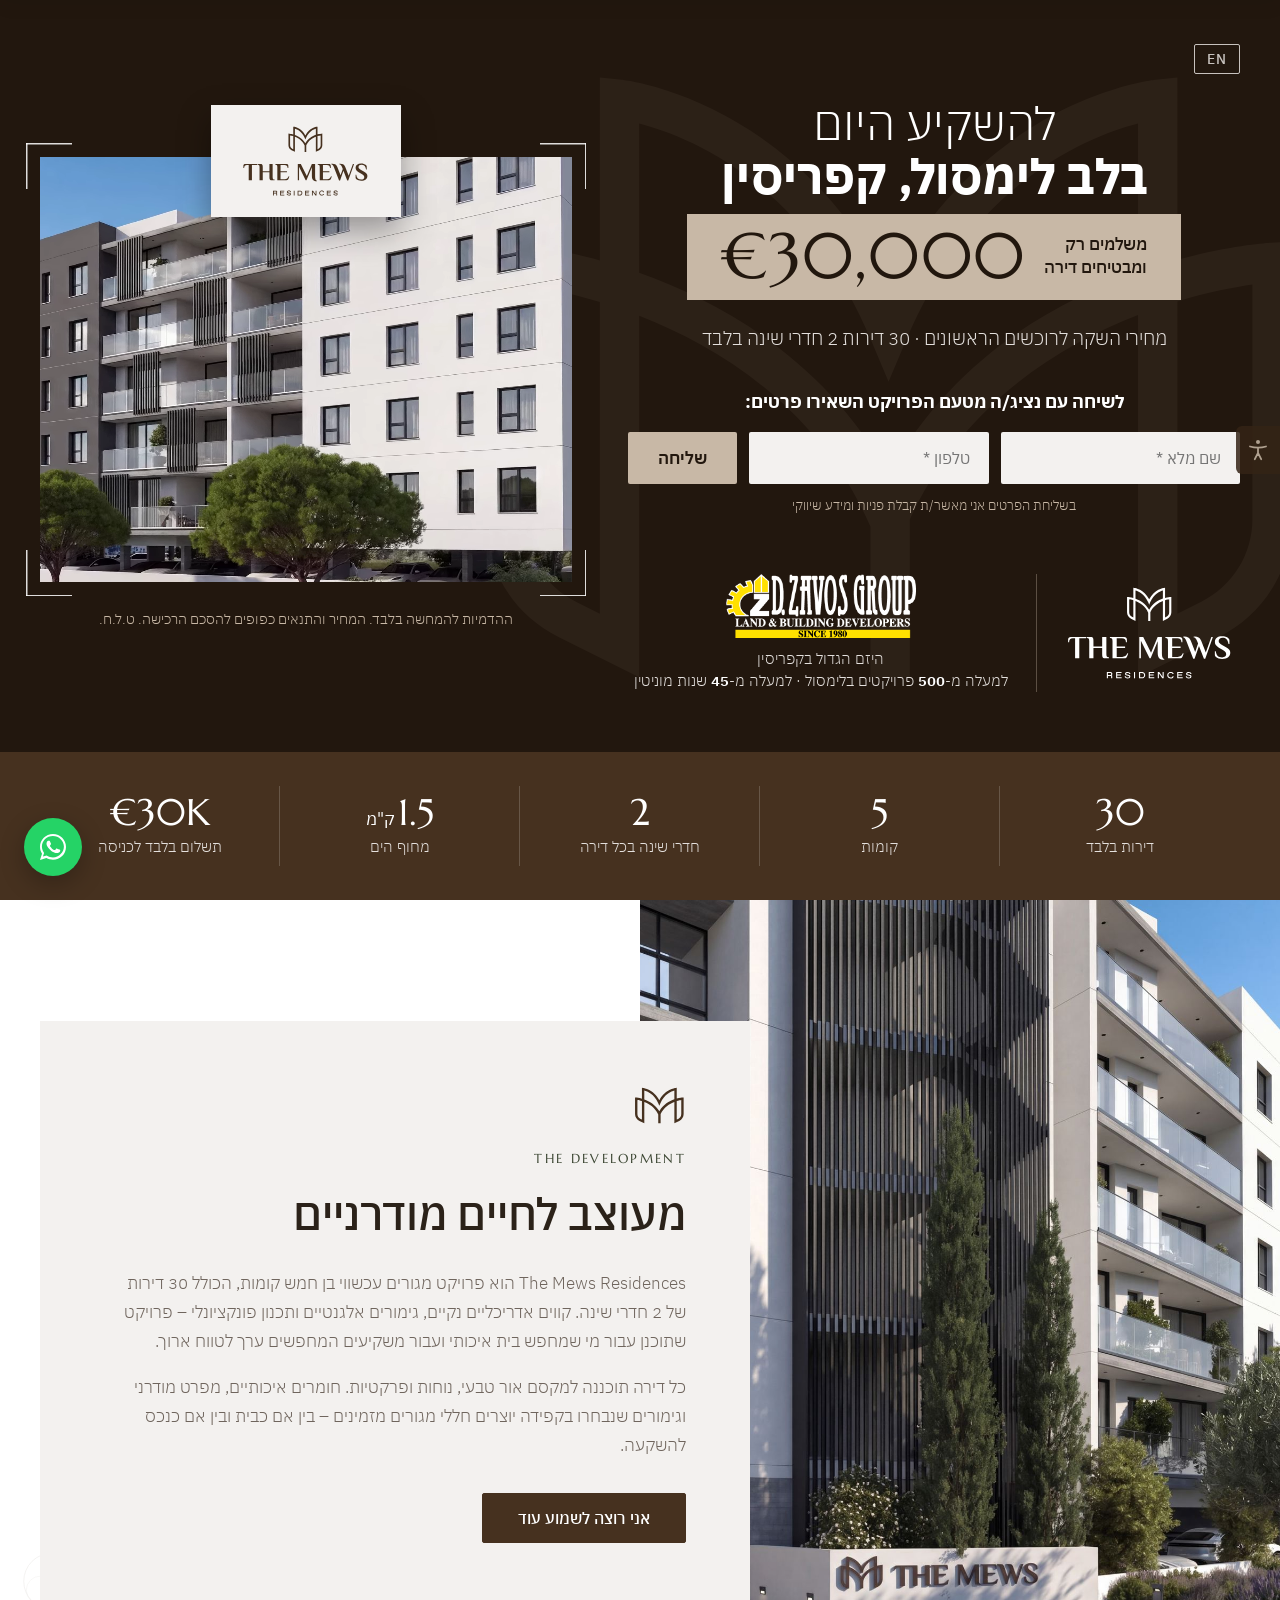
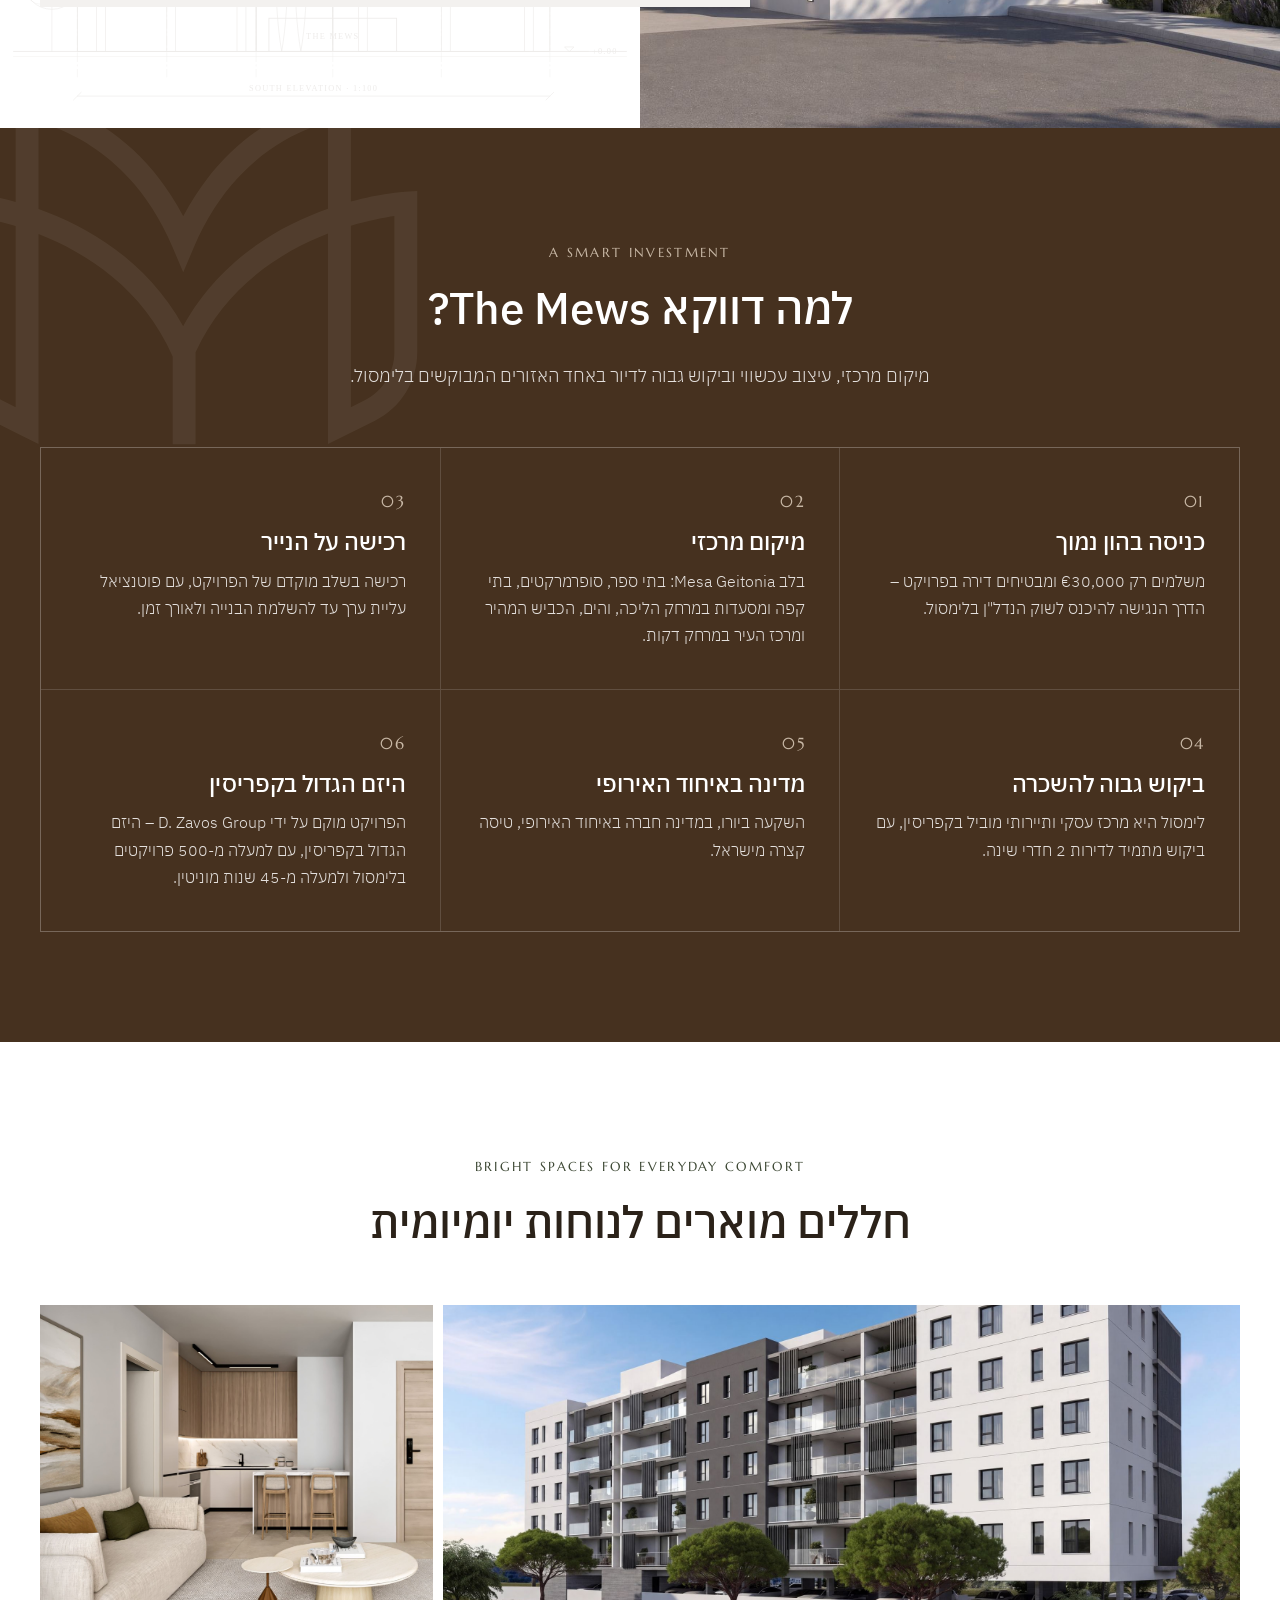
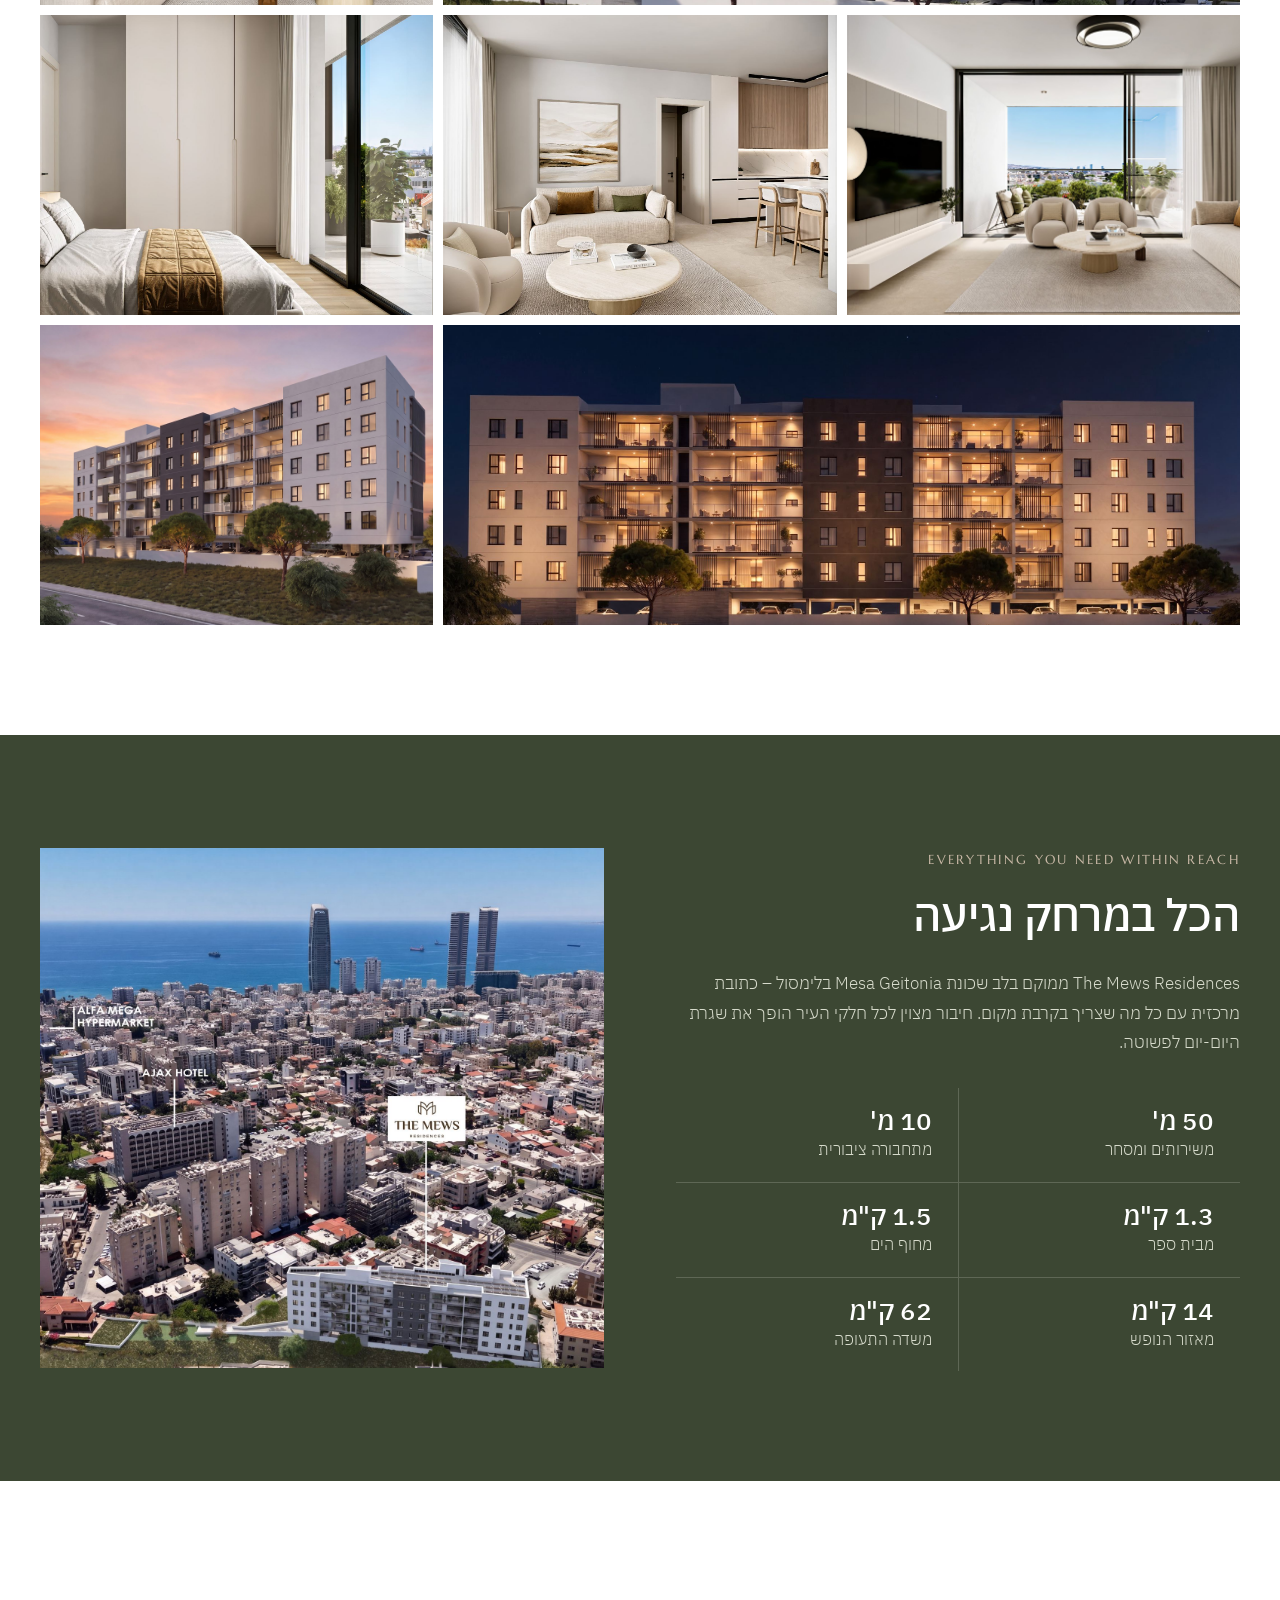
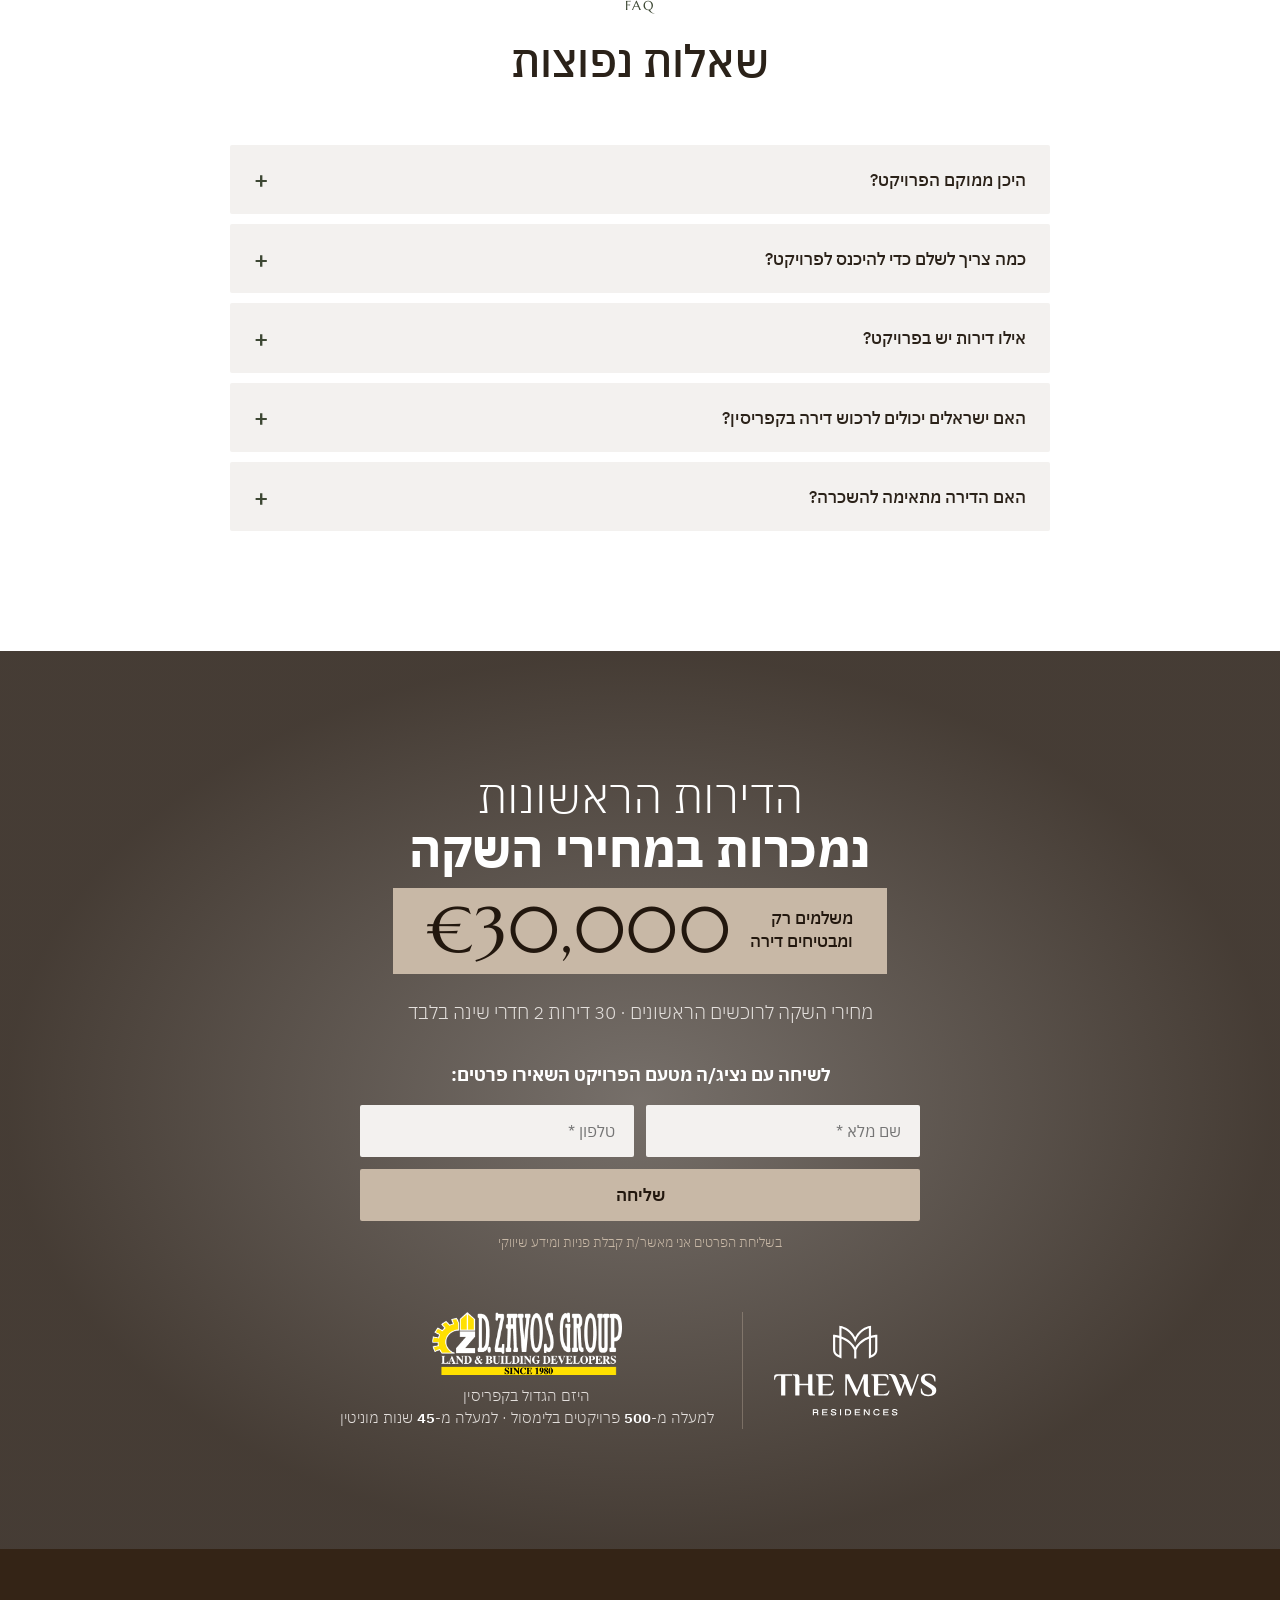
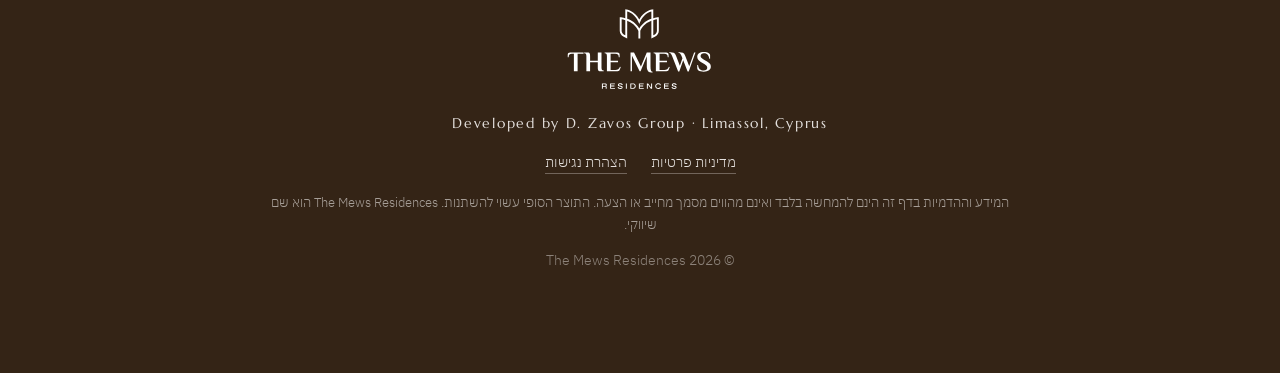
==== commit 2ebf4f99: "Thin white corner brackets around the hero video Co-Authored-By: Claude Opus 5.5 <noreply@anthropic." ====
--- a/index.html
+++ b/index.html
@@ -84,9 +84,11 @@
 
       <div class="hero-media">
         <div class="media-badge"><img src="assets/img/logo-brown.svg" alt=""></div>
-        <div class="media-box">
-          <video class="hero-video" autoplay muted loop playsinline preload="auto" poster="assets/img/hero-poster.jpg"
-            data-desktop="assets/video/hero-desktop" data-mobile="assets/video/hero-mobile" aria-hidden="true"></video>
+        <div class="media-frame">
+          <div class="media-box">
+            <video class="hero-video" autoplay muted loop playsinline preload="auto" poster="assets/img/hero-poster.jpg"
+              data-desktop="assets/video/hero-desktop" data-mobile="assets/video/hero-mobile" aria-hidden="true"></video>
+          </div>
         </div>
         <p class="hero-disclaimer" data-i18n="hero.disclaimer">ההדמיות להמחשה בלבד. המחיר והתנאים כפופים להסכם הרכישה. ט.ל.ח.</p>
       </div>
--- a/assets/css/styles.css
+++ b/assets/css/styles.css
@@ -144,8 +144,23 @@
 }
 .media-badge img { width: 130px; }
 .media-box { position: relative; aspect-ratio: 5 / 4; max-width: 100%; overflow: hidden; background: var(--beige); }
+/* thin white corner brackets around the video, set slightly off its edge */
+.media-frame { position: relative; --gap: 14px; --arm: 46px; --line: 1.5px; --c: rgba(255,255,255,.85); }
+.media-frame::before {
+  content: ""; position: absolute; inset: calc(var(--gap) * -1); pointer-events: none;
+  background:
+    linear-gradient(var(--c), var(--c)) top left / var(--arm) var(--line),
+    linear-gradient(var(--c), var(--c)) top left / var(--line) var(--arm),
+    linear-gradient(var(--c), var(--c)) top right / var(--arm) var(--line),
+    linear-gradient(var(--c), var(--c)) top right / var(--line) var(--arm),
+    linear-gradient(var(--c), var(--c)) bottom left / var(--arm) var(--line),
+    linear-gradient(var(--c), var(--c)) bottom left / var(--line) var(--arm),
+    linear-gradient(var(--c), var(--c)) bottom right / var(--arm) var(--line),
+    linear-gradient(var(--c), var(--c)) bottom right / var(--line) var(--arm);
+  background-repeat: no-repeat;
+}
 .hero-video { position: absolute; inset: 0; width: 100%; height: 100%; object-fit: cover; }
-.hero-disclaimer { font-size: .85rem; color: var(--sand); text-align: center; margin: 14px 0 0; }
+.hero-disclaimer { font-size: .85rem; color: var(--sand); text-align: center; margin: 26px 0 0; }
 
 
 /* Form card */
@@ -259,6 +274,8 @@
 .cta-overlay { position: absolute; inset: 0; background: radial-gradient(ellipse at center, rgba(34,23,14,.62) 0%, rgba(34,23,14,.84) 70%); }
 .cta-inner { position: relative; display: flex; flex-direction: column; align-items: center; text-align: center; max-width: 820px; }
 @media (hover: none) { .cta-bg { background-attachment: scroll; } }
+.cta .hero-form { max-width: 560px; grid-template-columns: 1fr 1fr; }
+.cta .btn-send { grid-column: 1 / -1; padding: 15px; }
 
 /* Footer */
 .site-footer { background: var(--brown-dark); color: var(--beige); text-align: center; padding: 56px 0 100px; font-size: .9rem; }
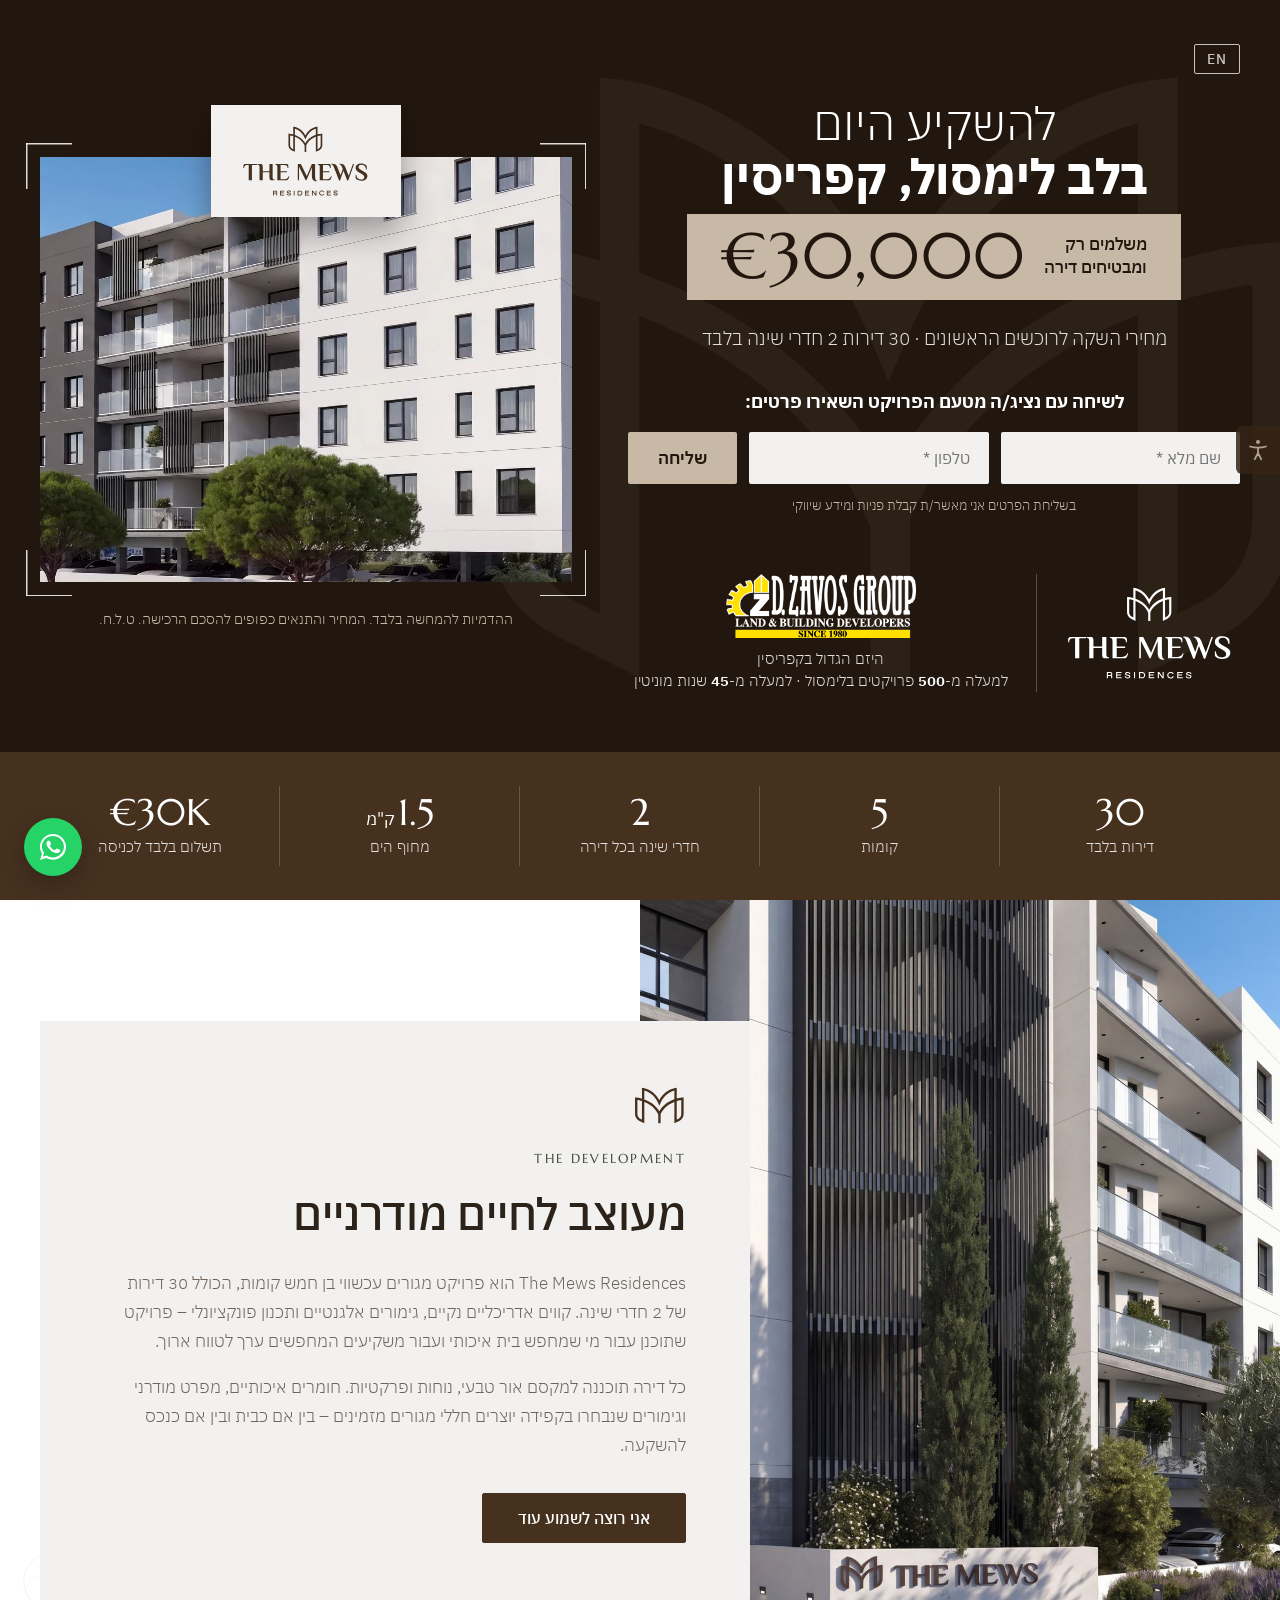
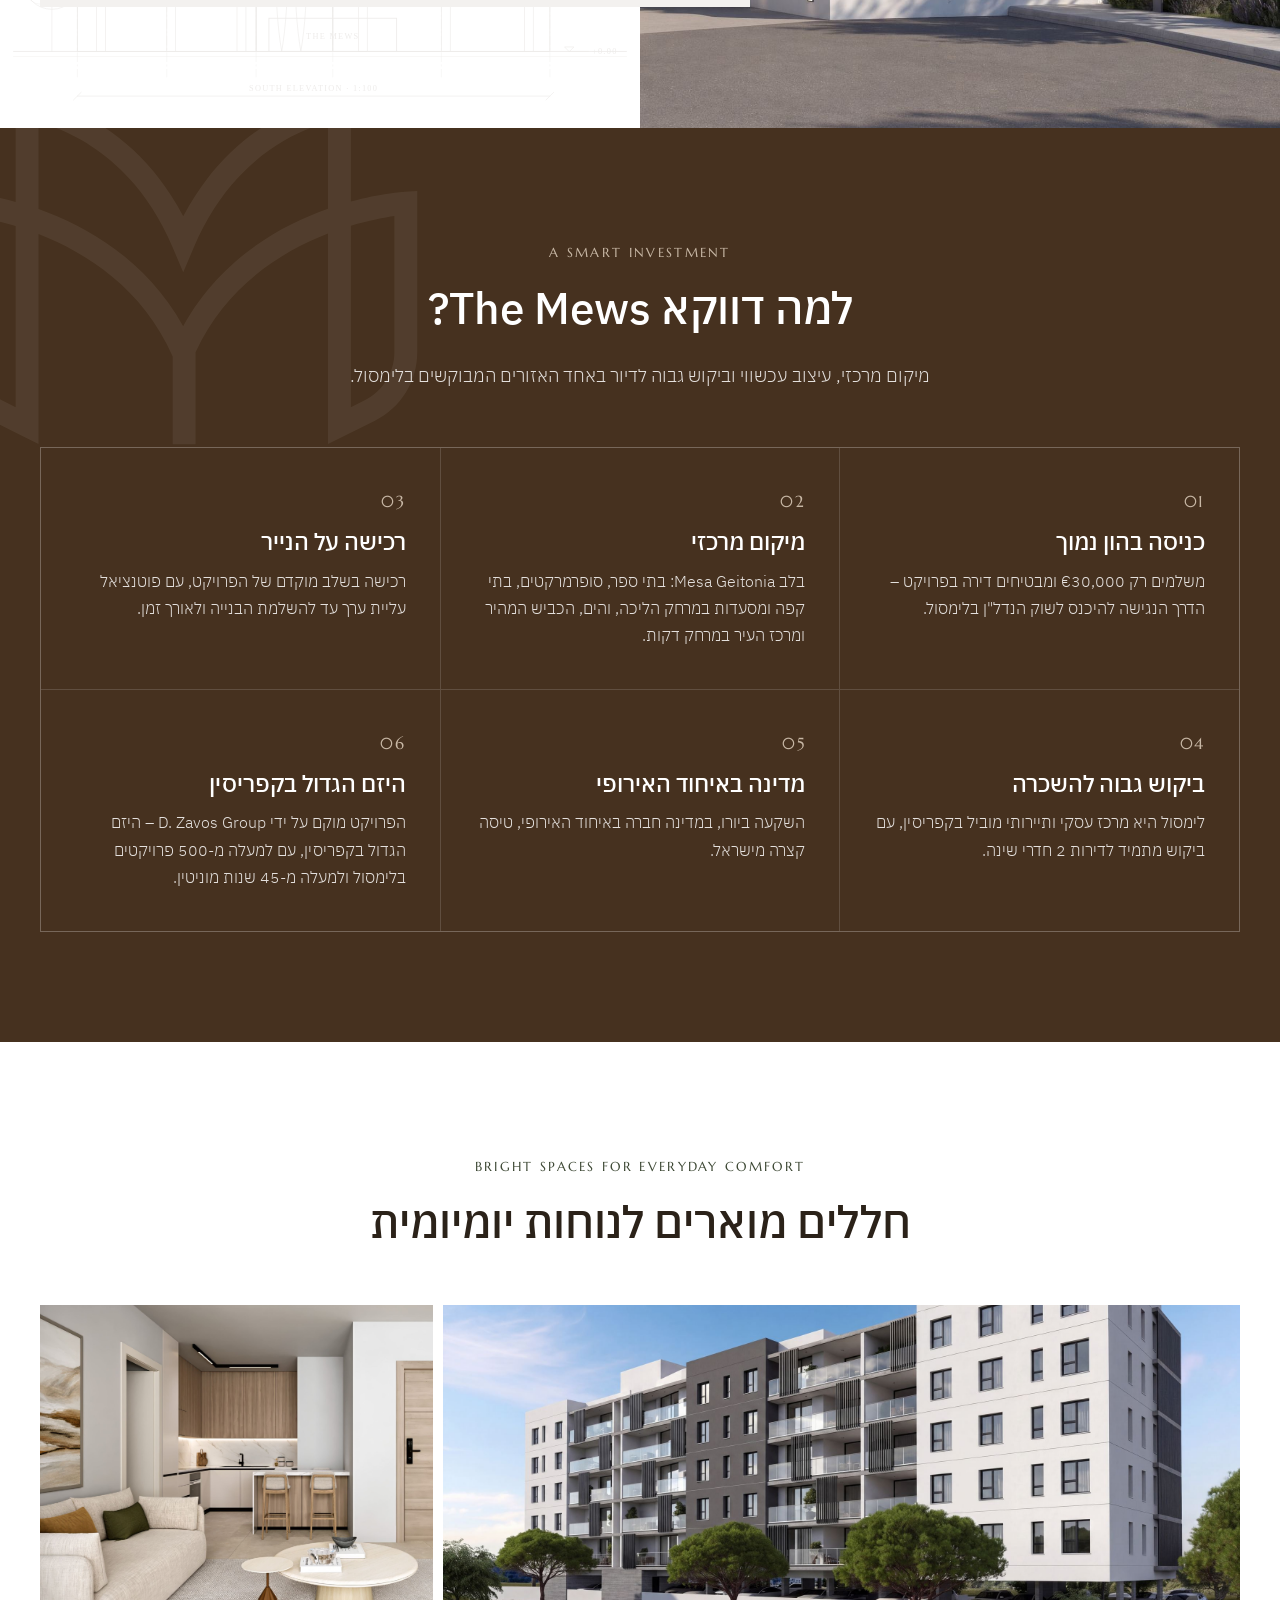
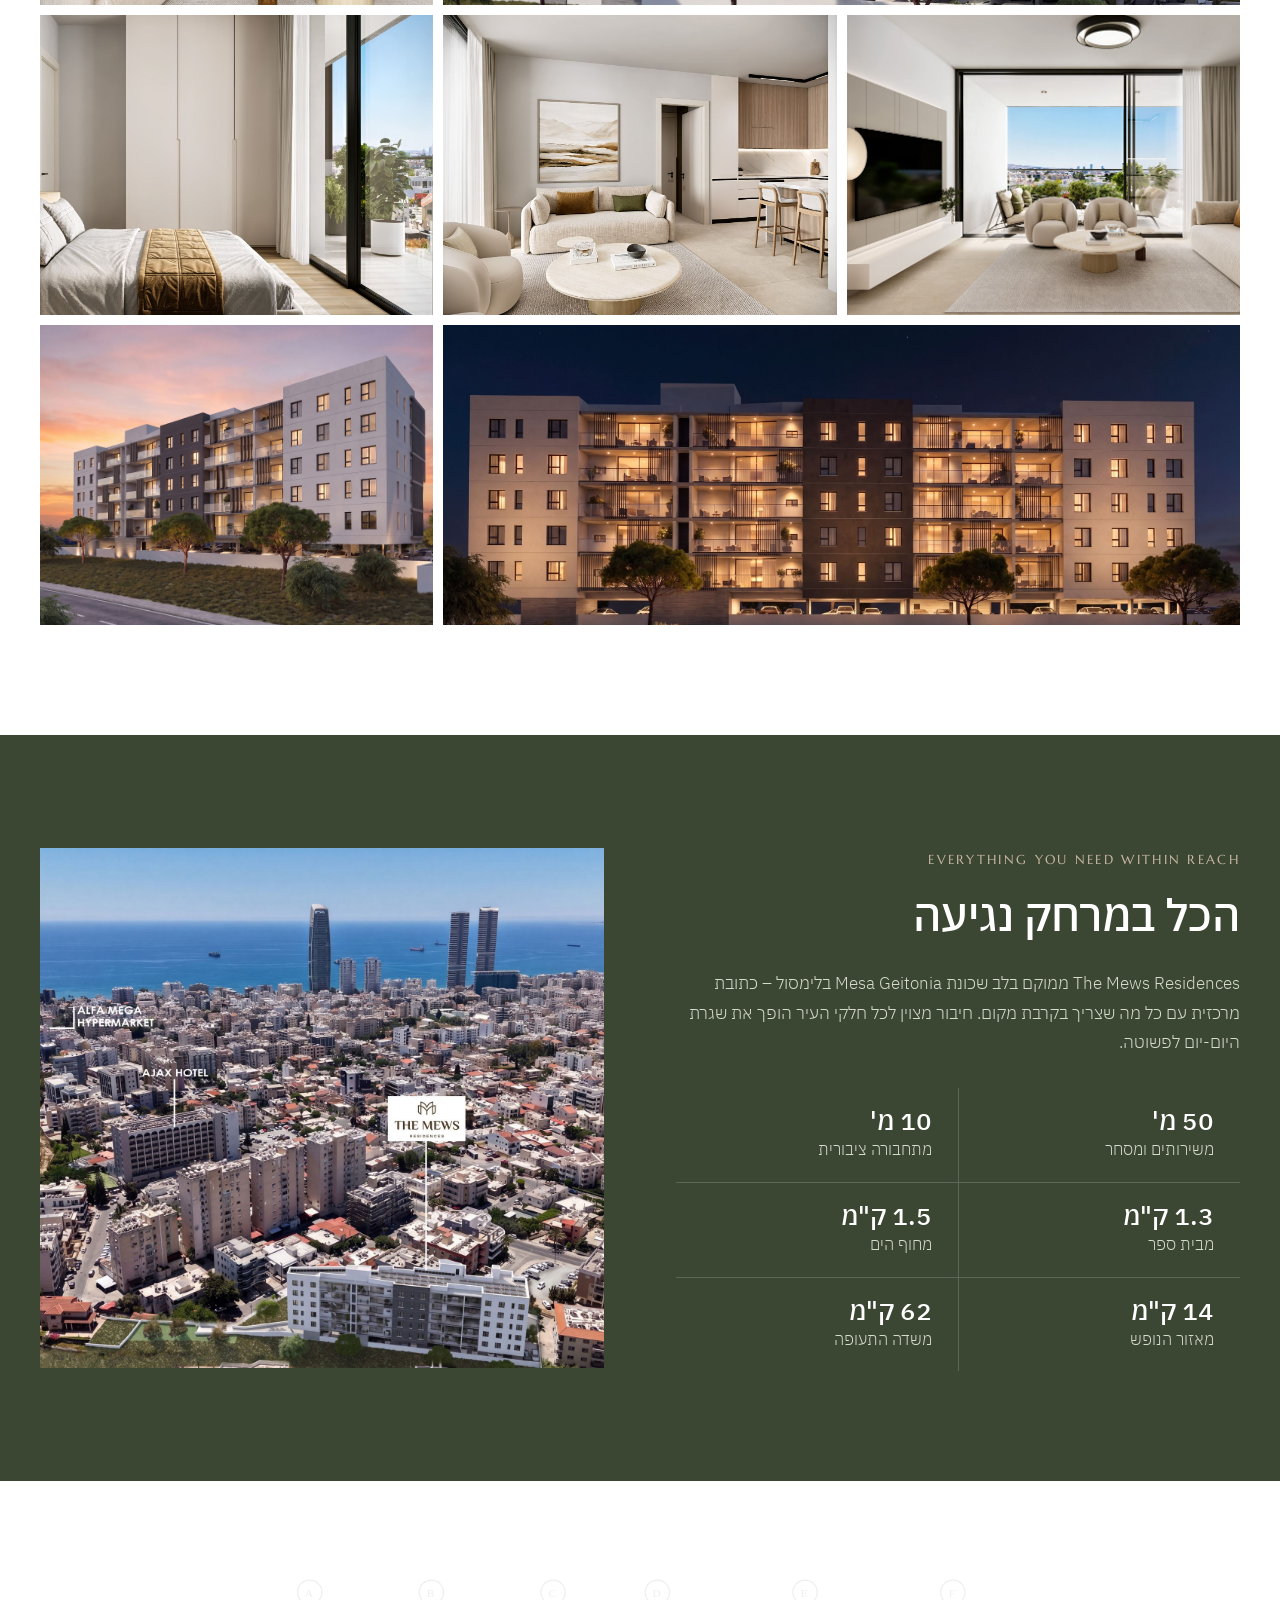
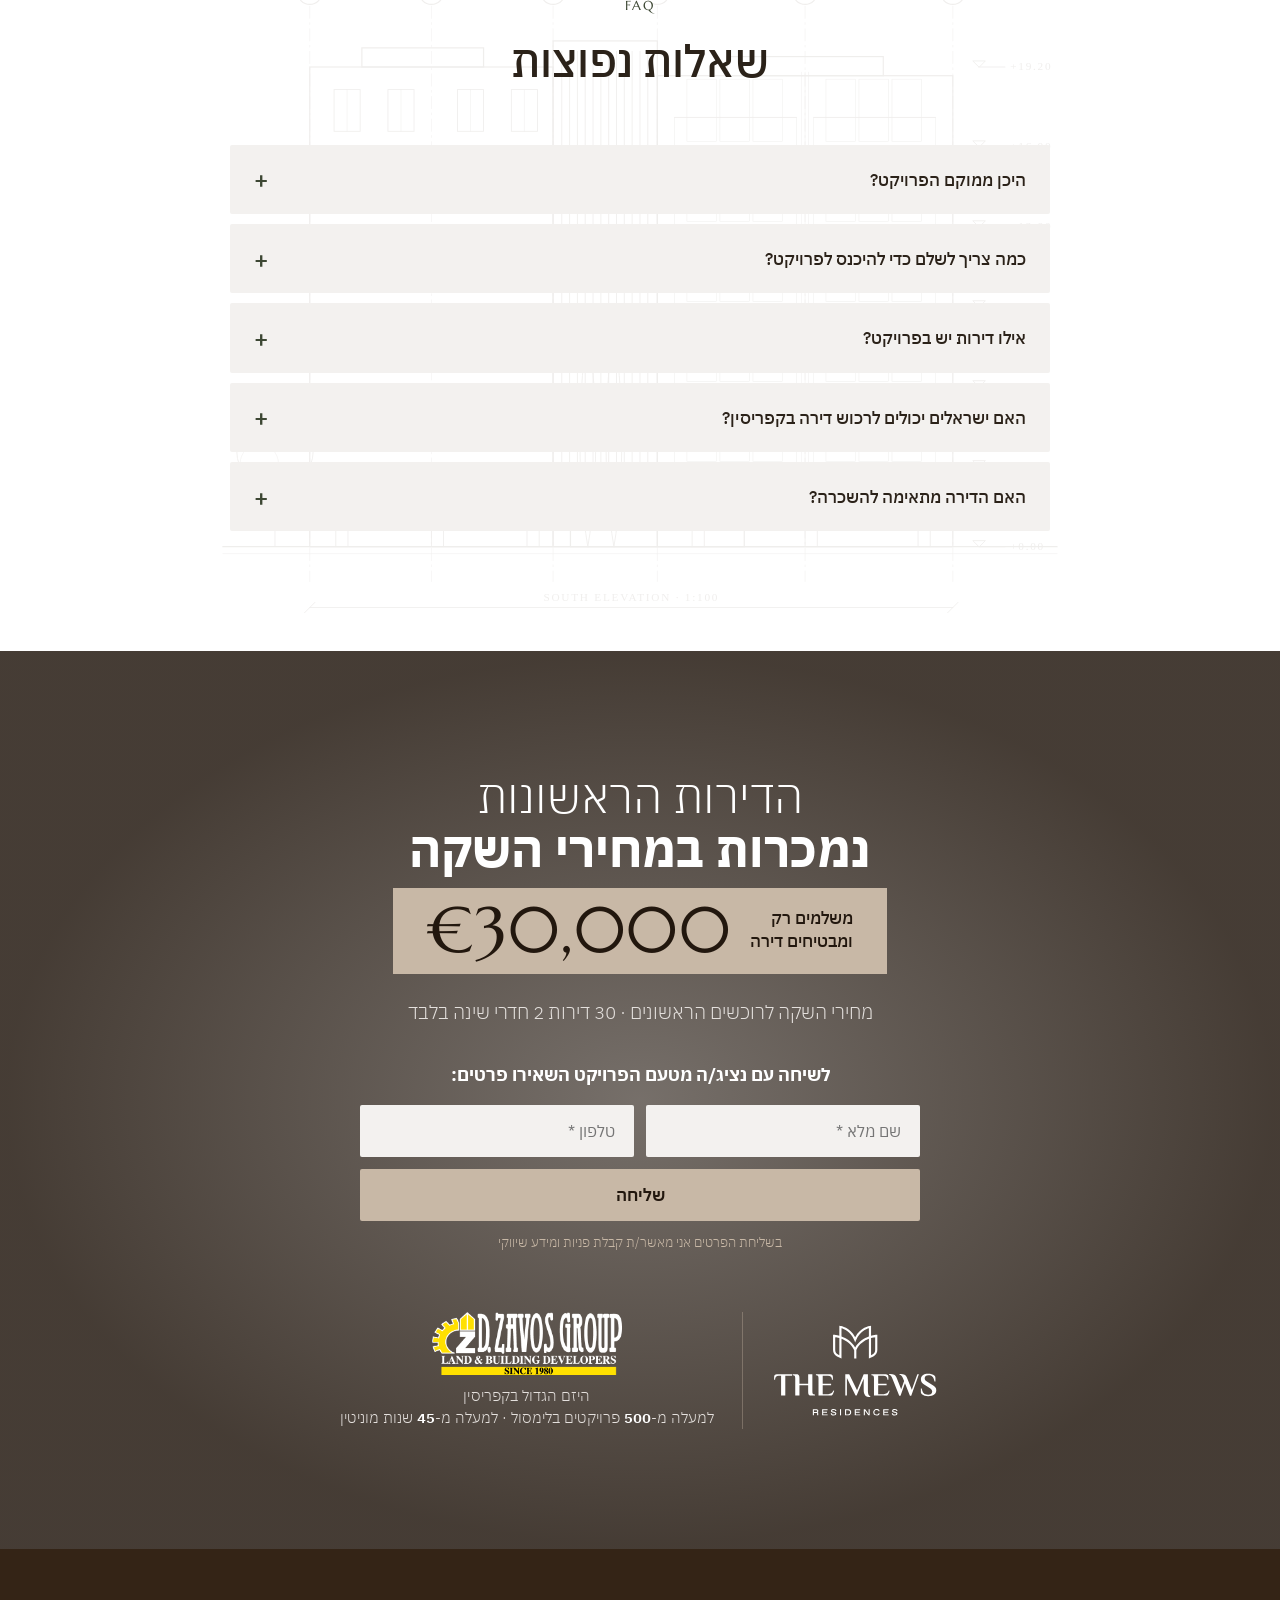
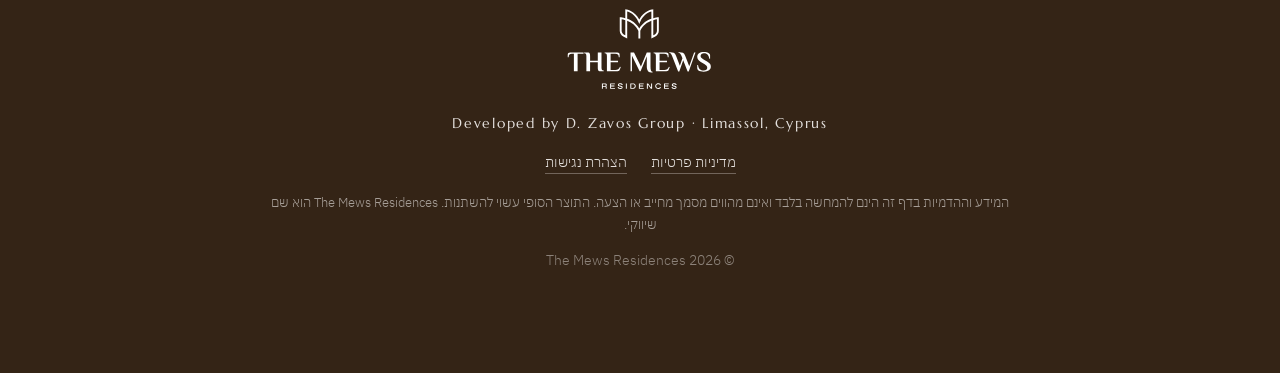
==== commit baaf9044: "Larger FAQ answers; faint elevation drawing behind the FAQ Co-Authored-By: Claude Opus 5.5 <noreply@" ====
--- a/index.html
+++ b/index.html
@@ -210,6 +210,7 @@
 
   <!-- FAQ -->
   <section class="section" id="faq">
+    <img src="assets/img/elevation.svg" alt="" class="faq-sketch" aria-hidden="true">
     <div class="container narrow">
       <div class="section-head">
         <span class="eyebrow dark">FAQ</span>
--- a/assets/css/styles.css
+++ b/assets/css/styles.css
@@ -266,7 +266,13 @@
 .faq summary::after { content: "+"; position: absolute; inset-inline-end: 24px; top: 50%; transform: translateY(-50%); font-size: 1.5rem; color: var(--olive); transition: transform .25s; }
 .faq details[open] summary { color: var(--olive); }
 .faq details[open] summary::after { transform: translateY(-50%) rotate(45deg); }
-.faq details p { padding: 0 24px 22px; margin: 0; color: var(--muted); }
+.faq details p { padding: 0 24px 22px; margin: 0; color: var(--muted); font-size: 1.12rem; }
+.faq-sketch {
+  position: absolute; z-index: 0; pointer-events: none;
+  left: 50%; top: 40px; bottom: 0; transform: translateX(-50%); height: calc(100% - 40px); width: auto; max-width: none;
+  opacity: .08;
+}
+#faq > .container { position: relative; z-index: 1; }
 
 /* CTA: same composition as the hero, over a fixed (parallax) night render */
 .cta { position: relative; color: var(--white); padding: 120px 0; overflow: hidden; }
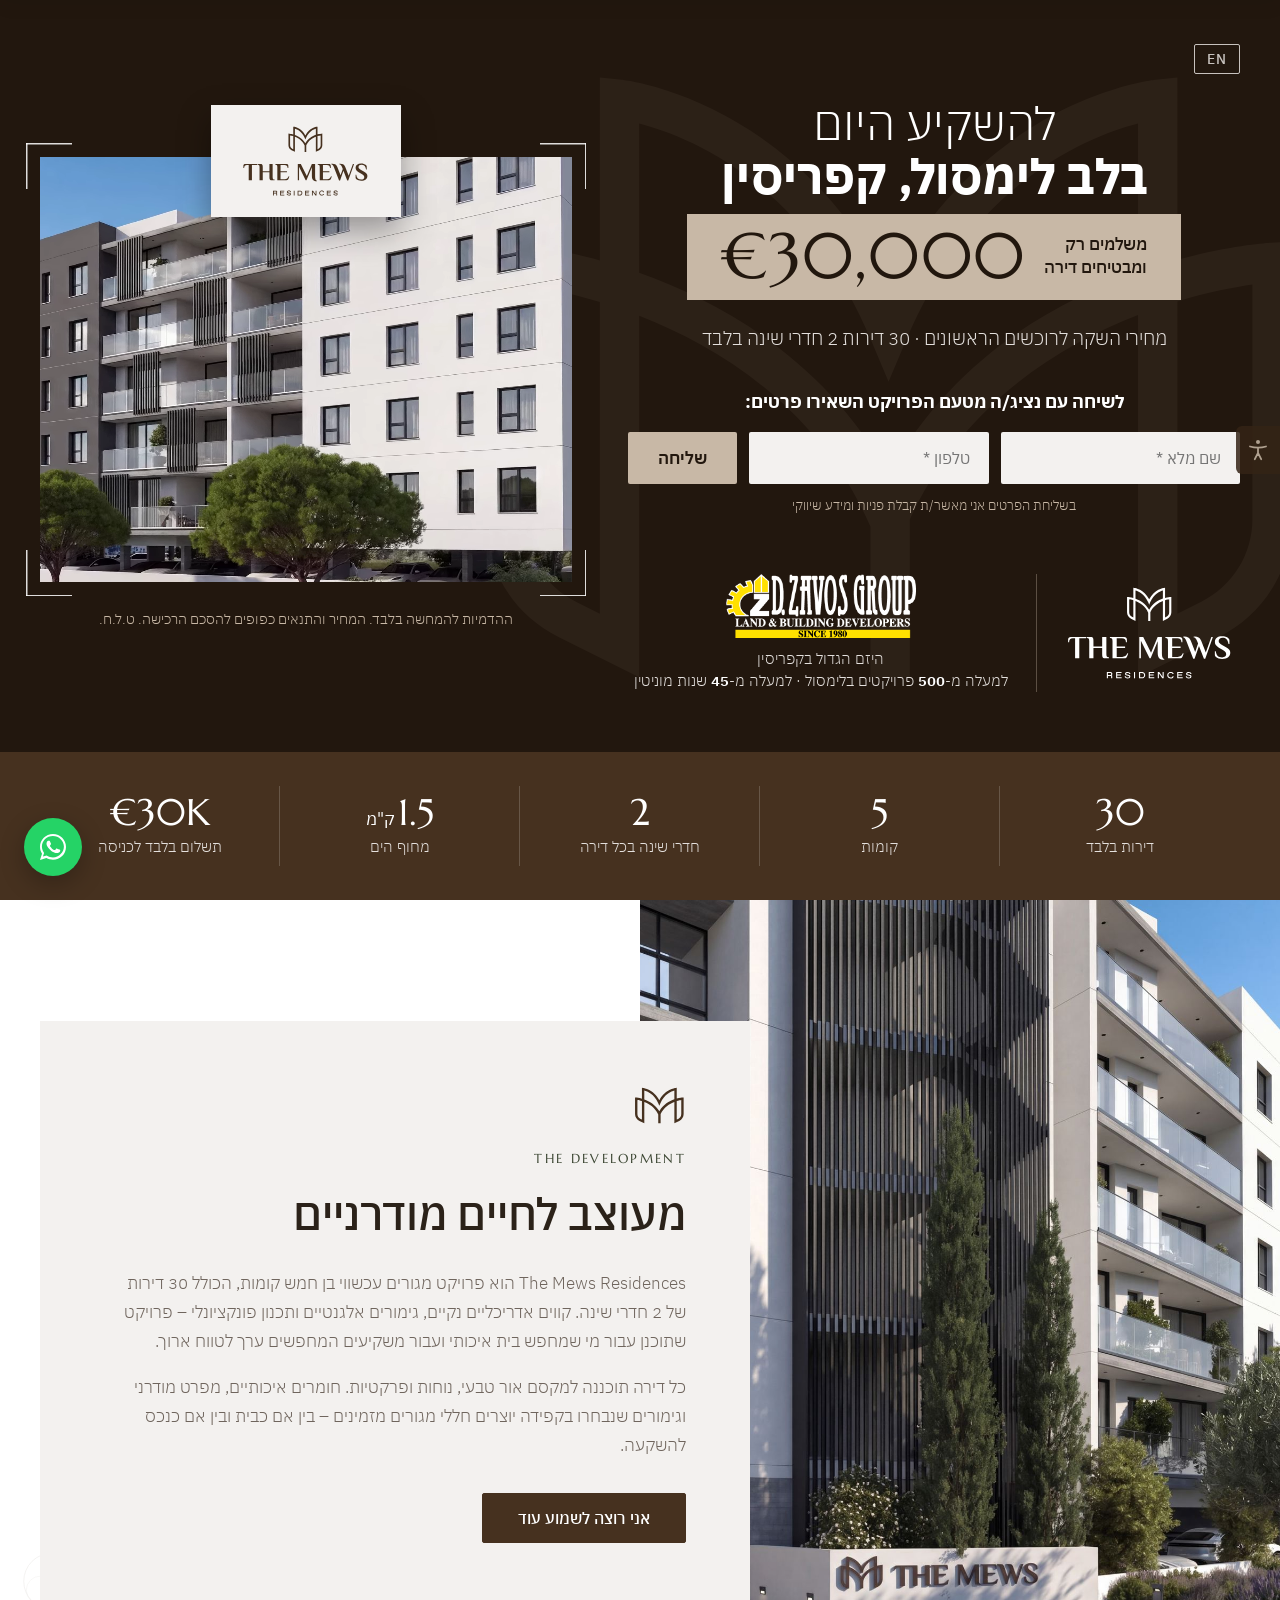
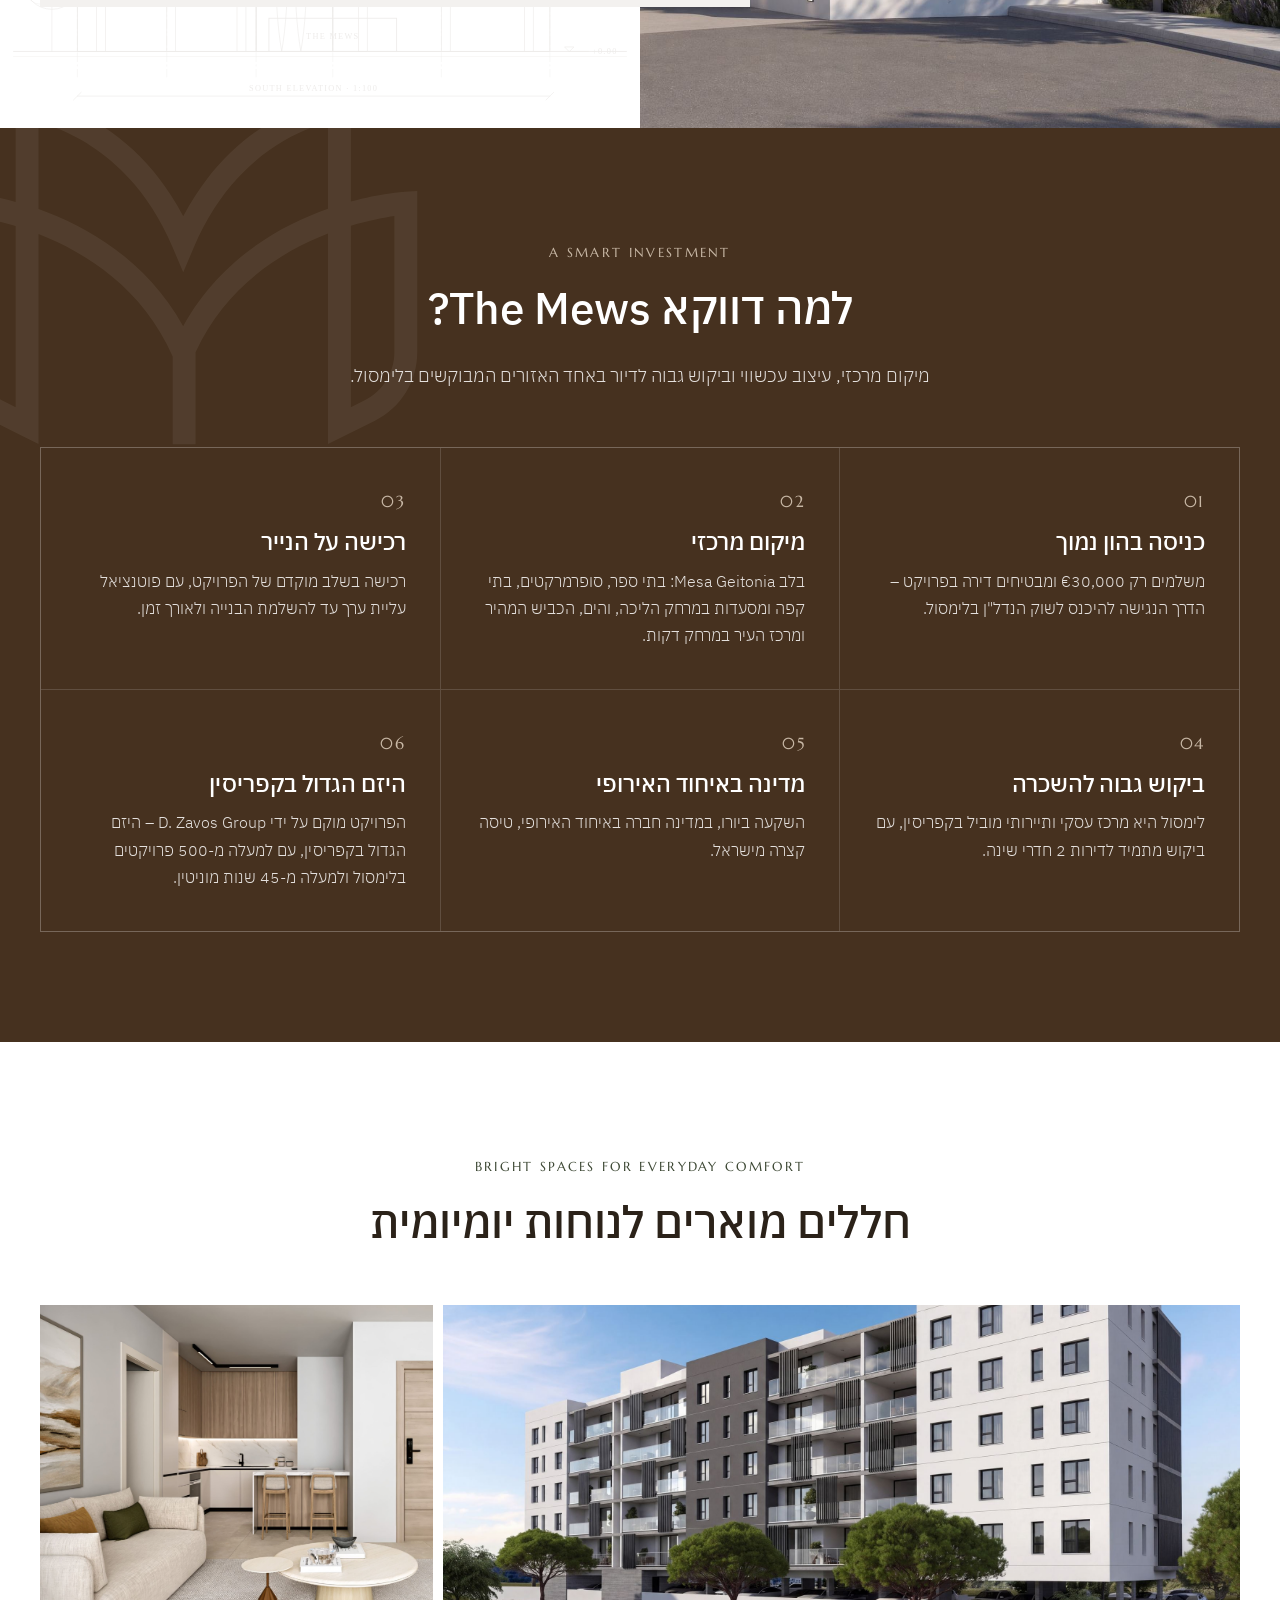
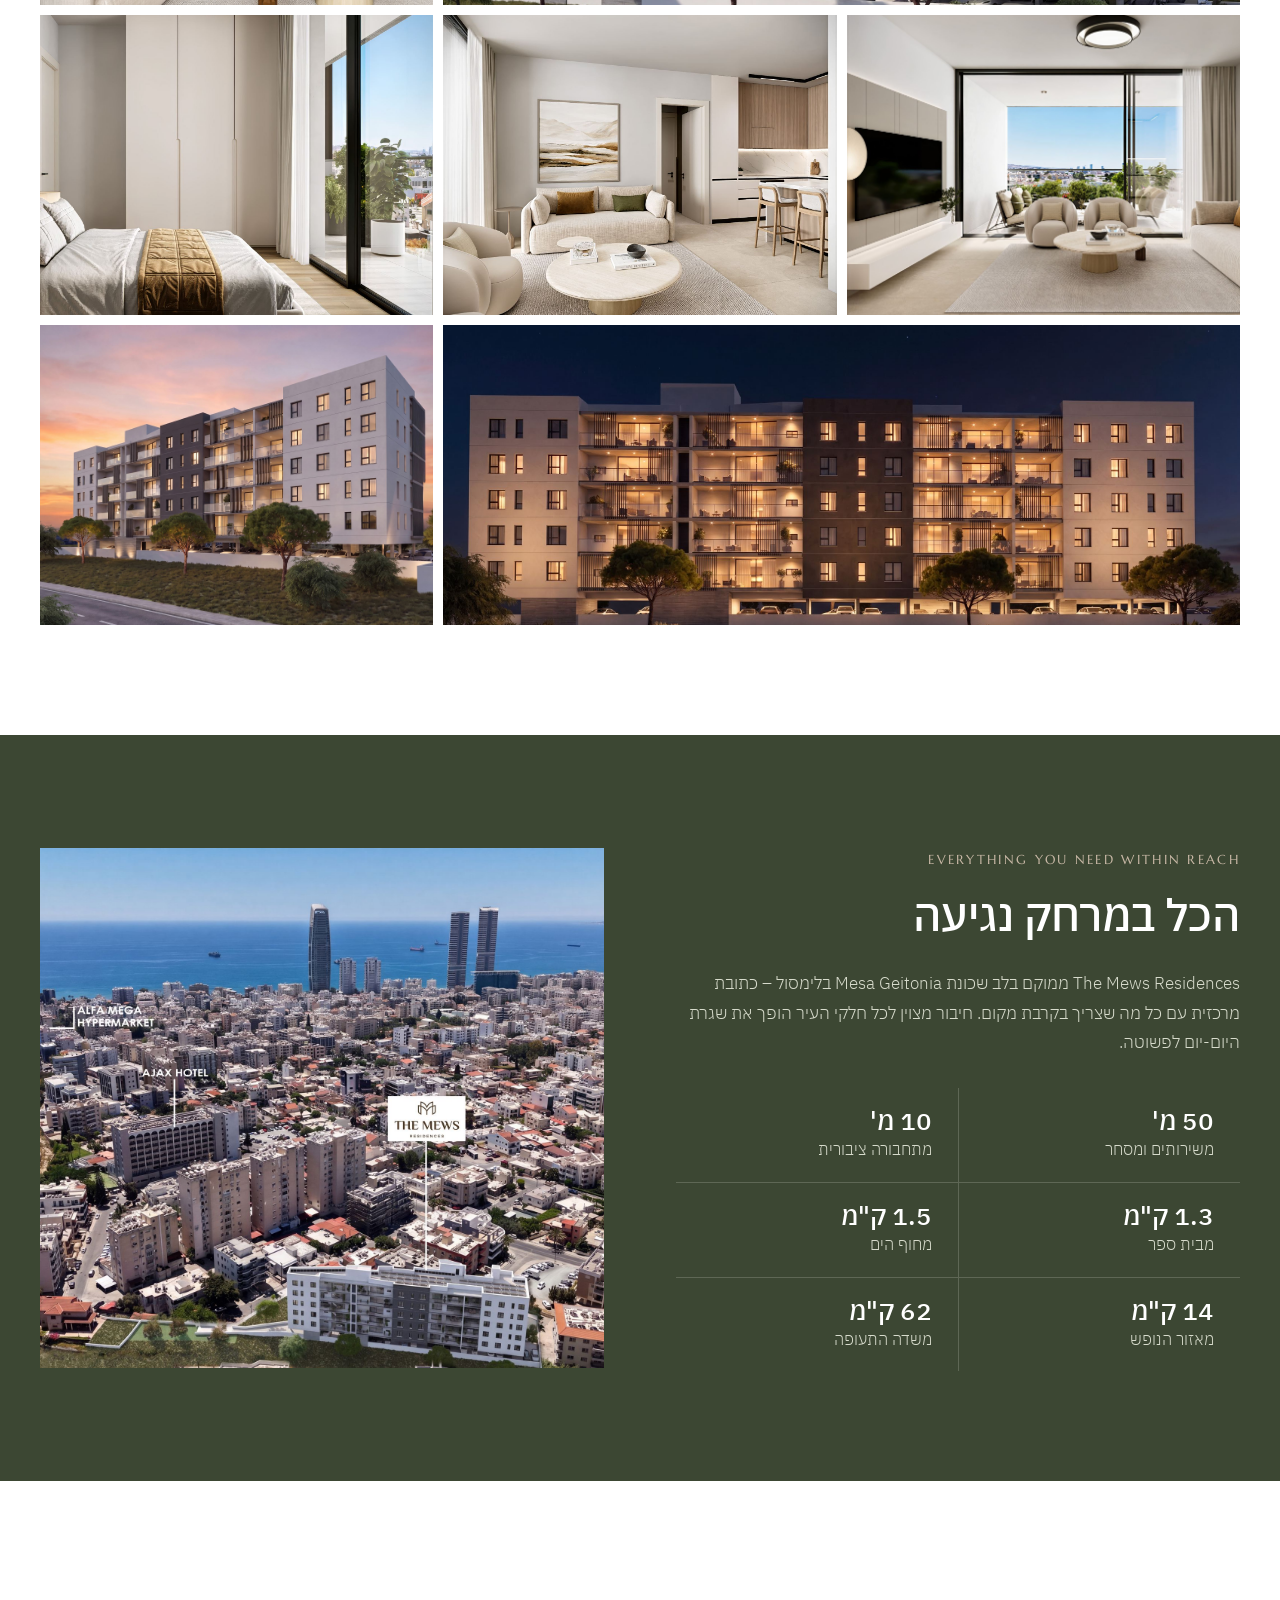
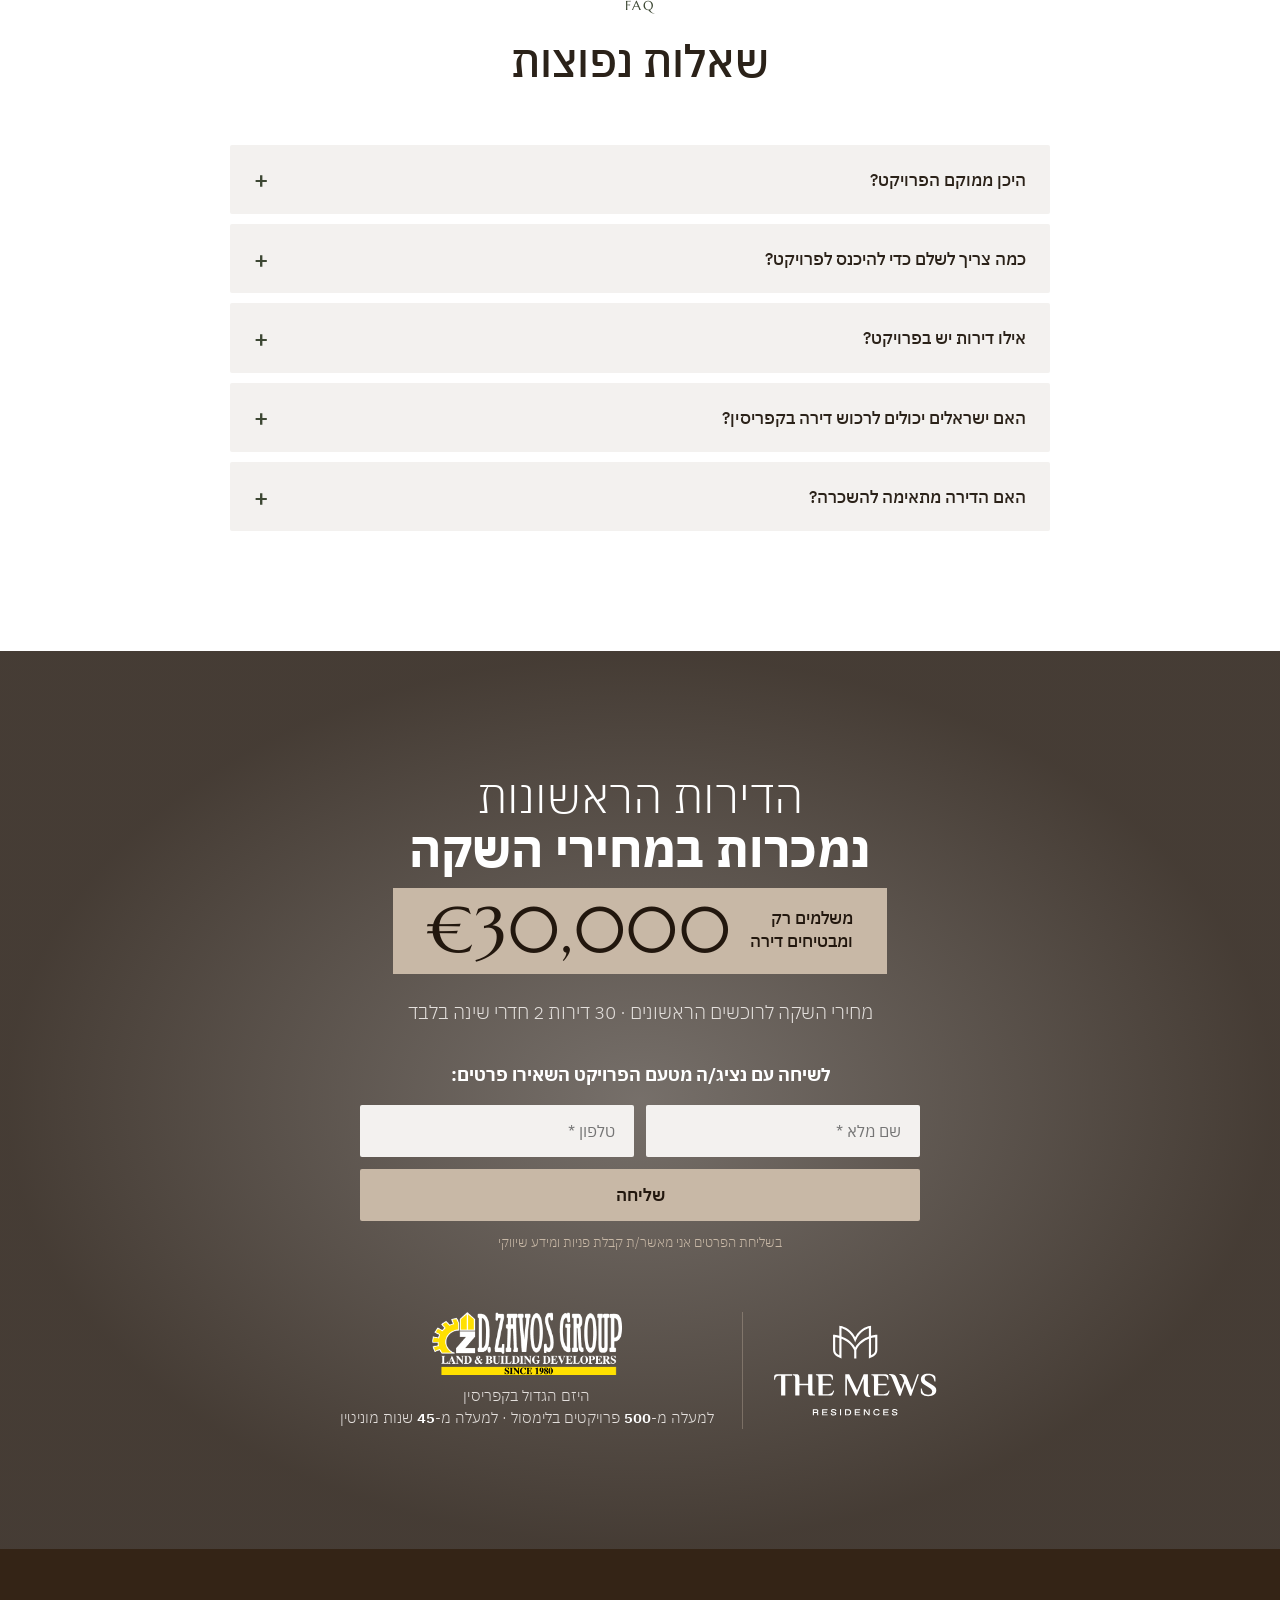
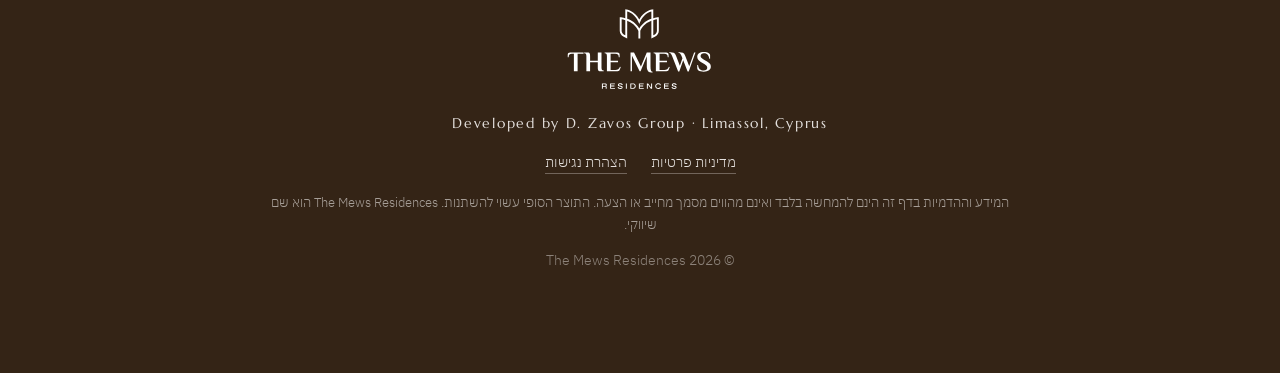
==== commit 30b6b52b: "FAQ drawing as a fixed background pinned to the side Co-Authored-By: Claude Opus 5.5 <noreply@anthro" ====
--- a/index.html
+++ b/index.html
@@ -210,7 +210,6 @@
 
   <!-- FAQ -->
   <section class="section" id="faq">
-    <img src="assets/img/elevation.svg" alt="" class="faq-sketch" aria-hidden="true">
     <div class="container narrow">
       <div class="section-head">
         <span class="eyebrow dark">FAQ</span>
--- a/assets/css/styles.css
+++ b/assets/css/styles.css
@@ -267,12 +267,10 @@
 .faq details[open] summary { color: var(--olive); }
 .faq details[open] summary::after { transform: translateY(-50%) rotate(45deg); }
 .faq details p { padding: 0 24px 22px; margin: 0; color: var(--muted); font-size: 1.12rem; }
-.faq-sketch {
-  position: absolute; z-index: 0; pointer-events: none;
-  left: 50%; top: 40px; bottom: 0; transform: translateX(-50%); height: calc(100% - 40px); width: auto; max-width: none;
-  opacity: .08;
-}
-#faq > .container { position: relative; z-index: 1; }
+/* faint elevation drawing pinned to the side of the viewport while the FAQ scrolls past */
+#faq { background: url("../img/elevation-faint.svg") no-repeat fixed left -40px center / auto 78vh; }
+html[dir="ltr"] #faq { background-position: right -40px center; }
+@media (hover: none) { #faq { background-attachment: scroll; background-size: auto 60%; } }
 
 /* CTA: same composition as the hero, over a fixed (parallax) night render */
 .cta { position: relative; color: var(--white); padding: 120px 0; overflow: hidden; }
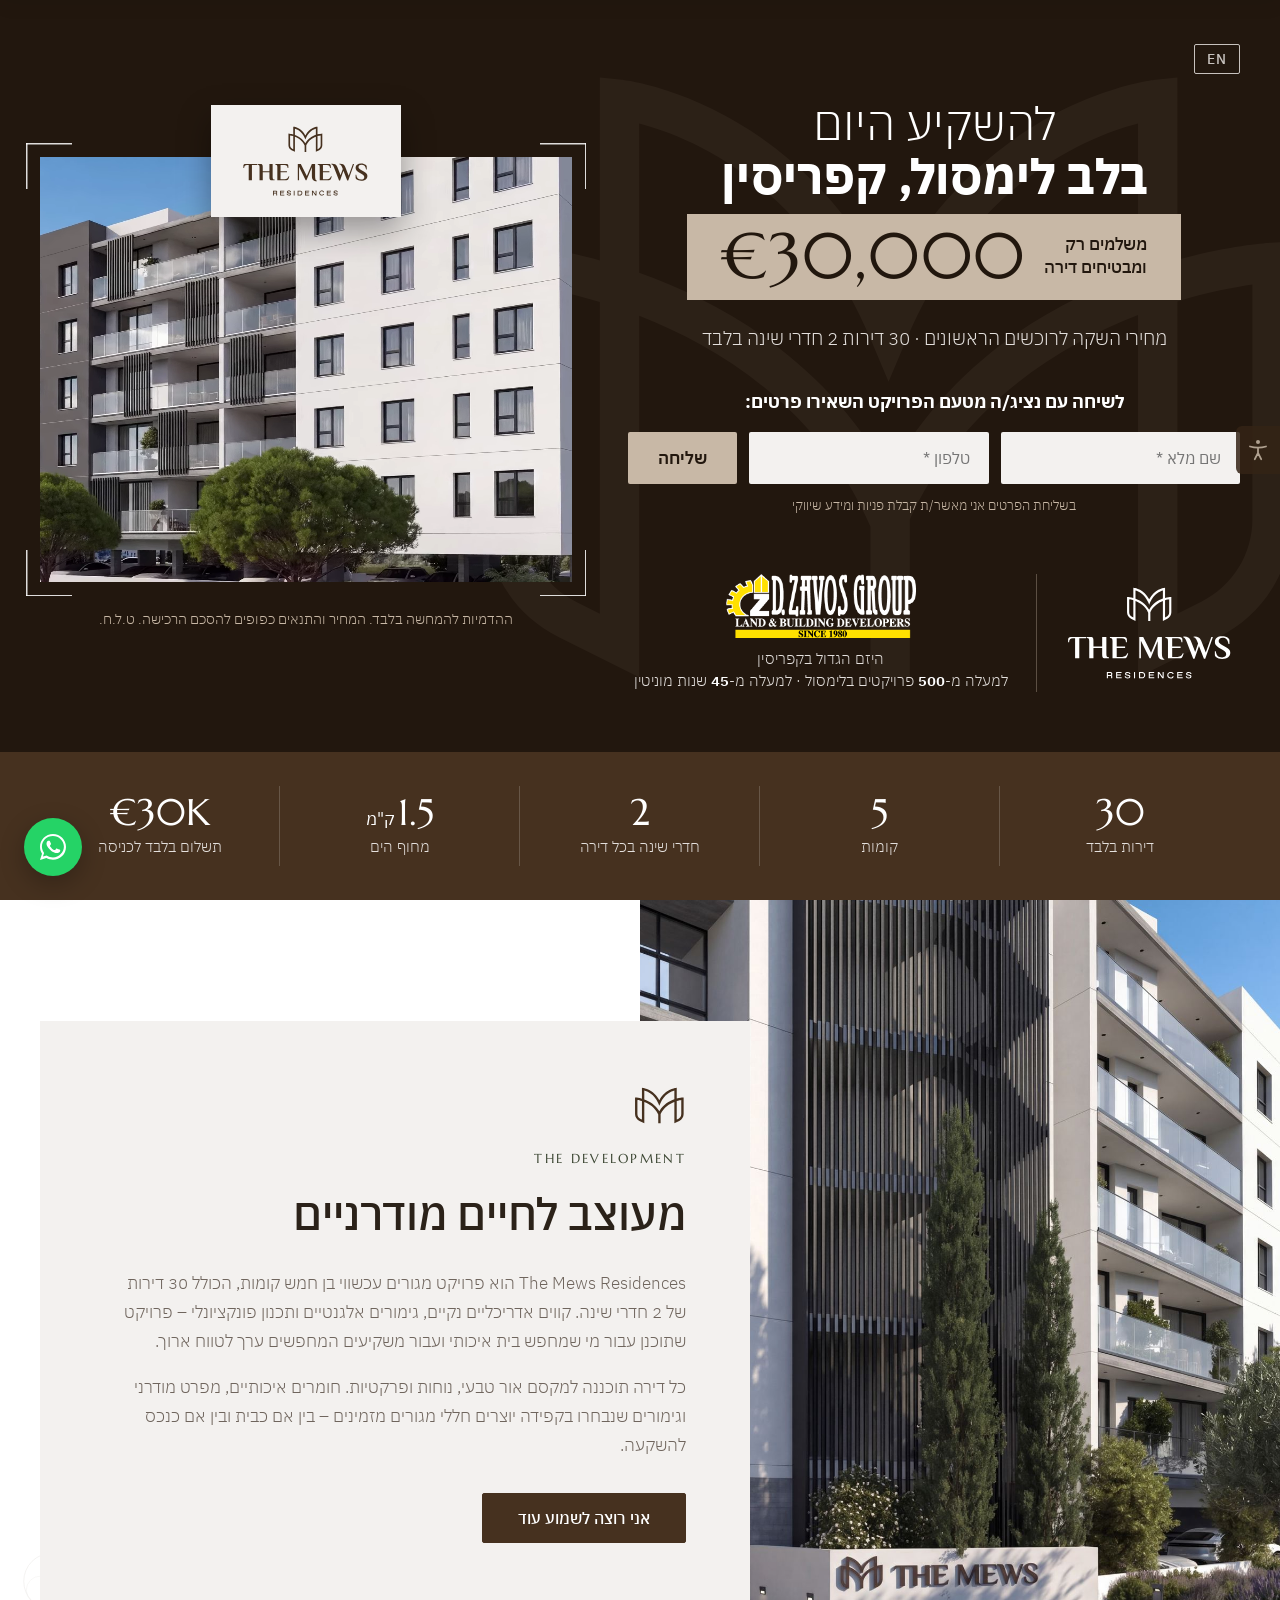
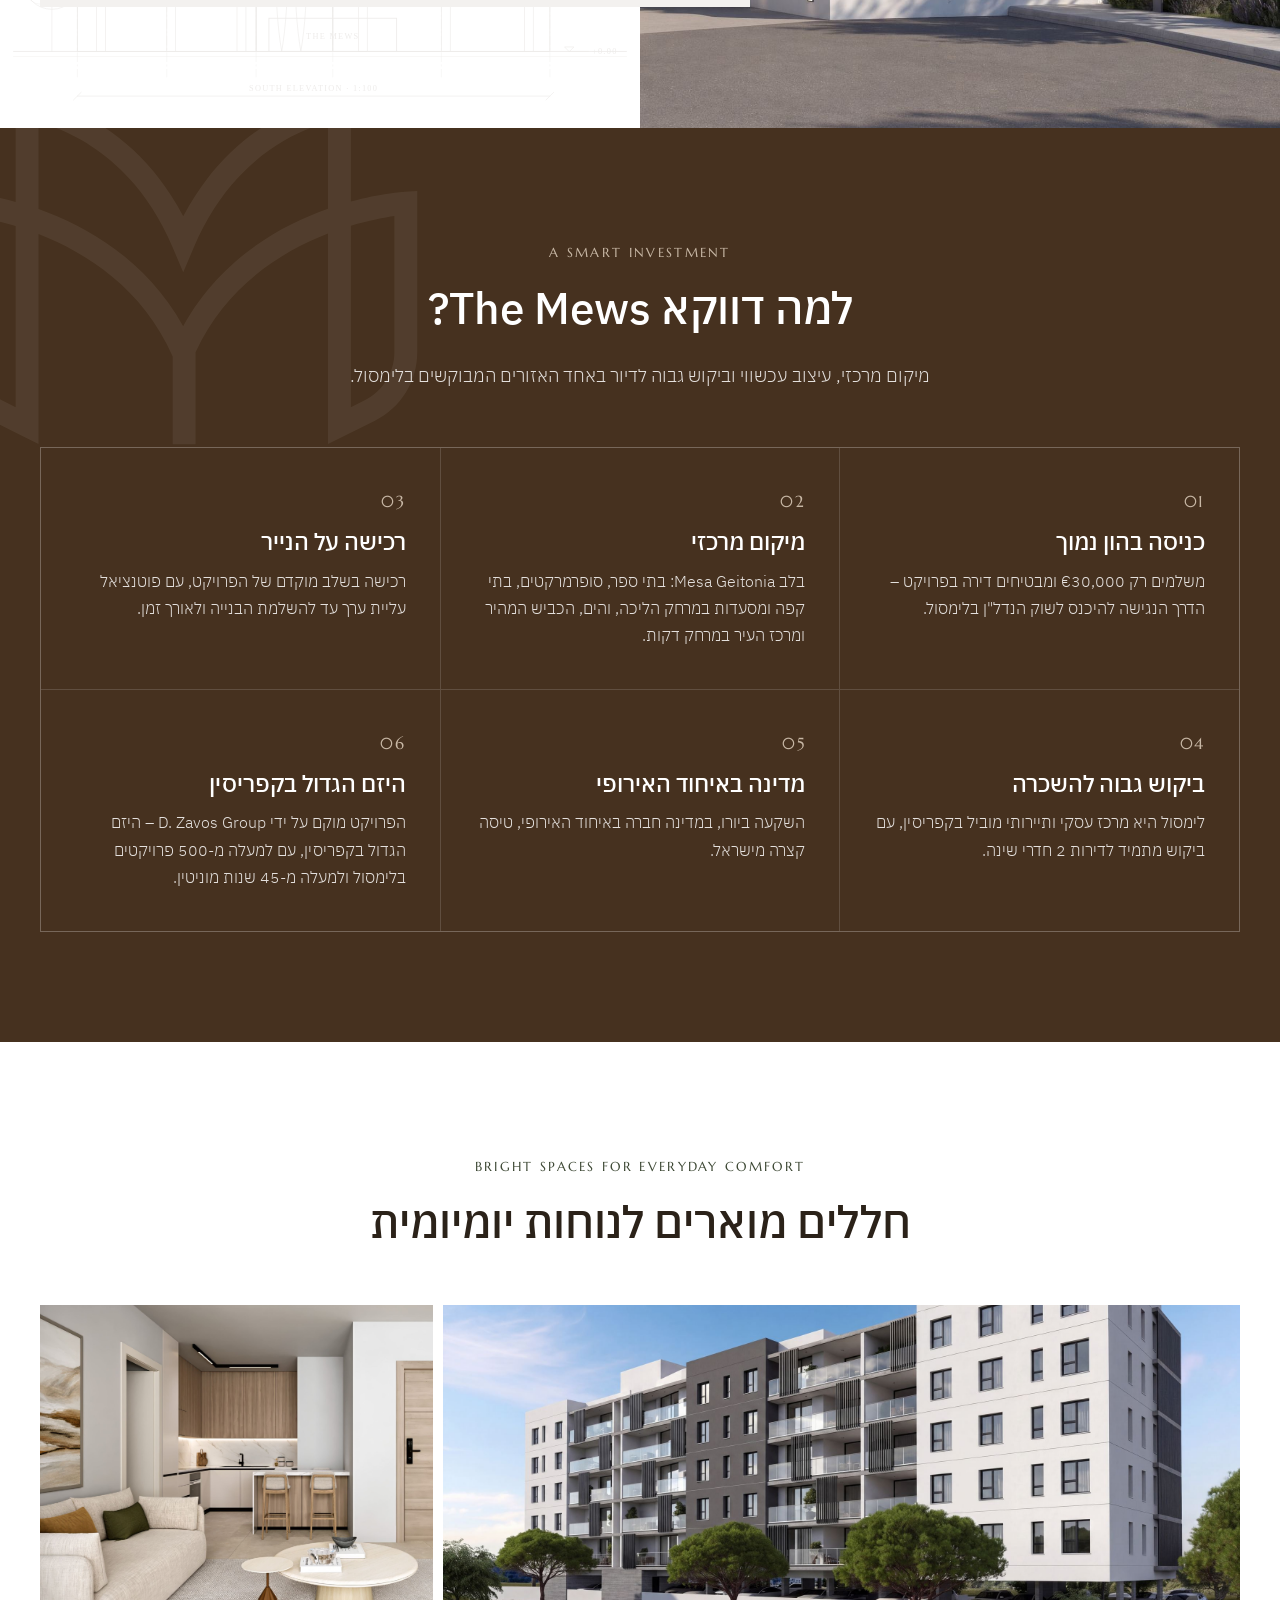
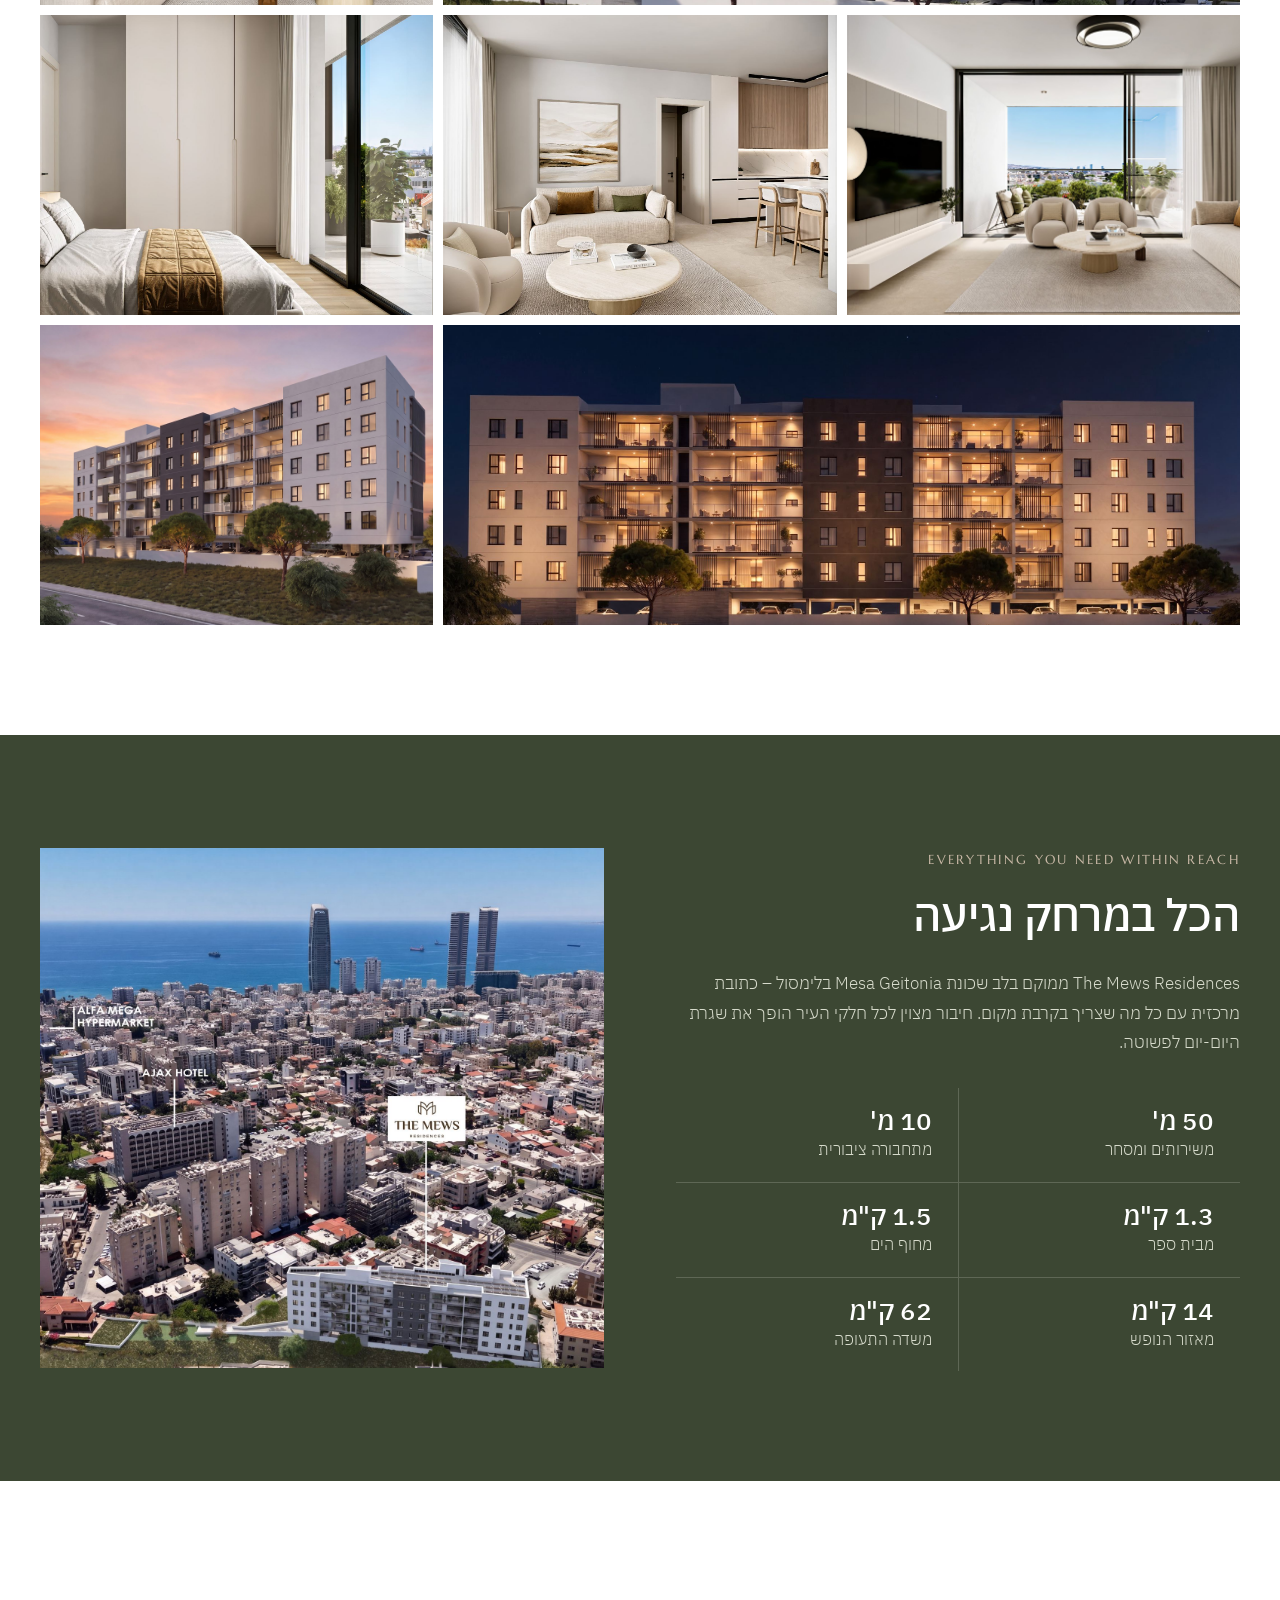
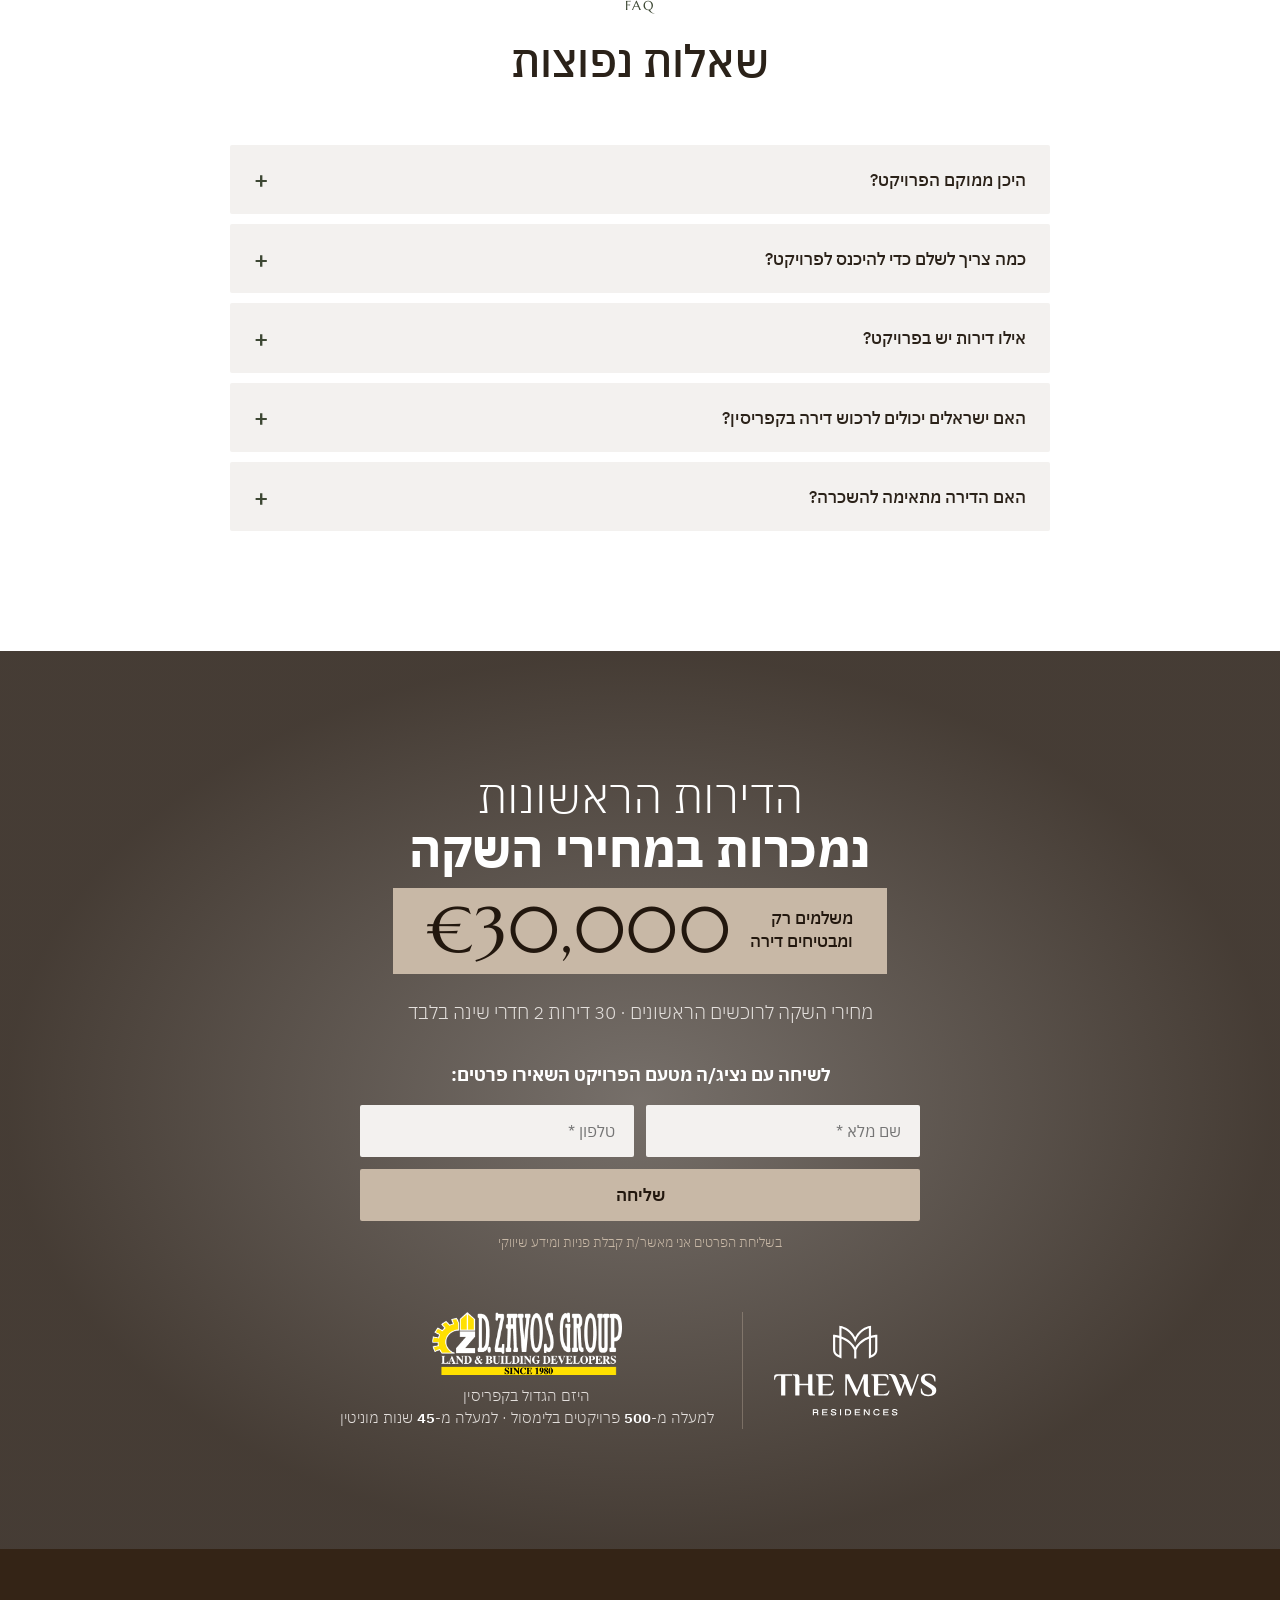
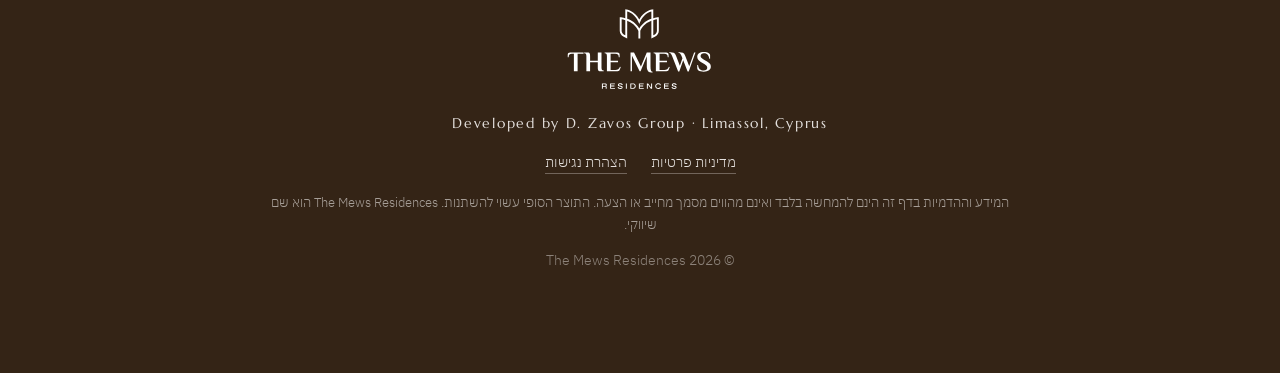
==== commit 680fba25: "Header button: 'Leave your details' with a pencil icon Co-Authored-By: Claude Opus 5.5 <noreply@anth" ====
--- a/index.html
+++ b/index.html
@@ -31,7 +31,10 @@
       </nav>
       <div class="header-actions">
         <button type="button" class="lang-toggle" data-lang-toggle>EN</button>
-        <a href="#contact" class="btn btn-small" data-i18n="nav.cta">לקבלת מחירון</a>
+        <a href="#contact" class="btn btn-small btn-icon">
+          <svg viewBox="0 0 24 24" aria-hidden="true"><path d="M4 20h4L19 9a2.8 2.8 0 0 0-4-4L4 16z"/><path d="M13.5 6.5l4 4"/></svg>
+          <span data-i18n="nav.cta">להשארת פרטים</span>
+        </a>
       </div>
     </div>
   </header>
--- a/assets/css/styles.css
+++ b/assets/css/styles.css
@@ -65,6 +65,8 @@
 }
 .btn:hover { background: var(--brown-dark); transform: translateY(-1px); }
 .btn-small { padding: .55em 1.4em; font-size: .9rem; }
+.btn-icon { display: inline-flex; align-items: center; gap: .55em; }
+.btn-icon svg { width: 1.15em; height: 1.15em; fill: none; stroke: currentColor; stroke-width: 1.8; stroke-linecap: round; stroke-linejoin: round; }
 .btn-block { width: 100%; }
 
 /* Header (hidden over the hero, slides in after it) */
@@ -268,8 +270,8 @@
 .faq details[open] summary::after { transform: translateY(-50%) rotate(45deg); }
 .faq details p { padding: 0 24px 22px; margin: 0; color: var(--muted); font-size: 1.12rem; }
 /* faint elevation drawing pinned to the side of the viewport while the FAQ scrolls past */
-#faq { background: url("../img/elevation-faint.svg") no-repeat fixed left -40px center / auto 78vh; }
-html[dir="ltr"] #faq { background-position: right -40px center; }
+#faq { background: url("../img/elevation-faint.svg") no-repeat fixed right -40px center / auto 78vh; }
+html[dir="ltr"] #faq { background-position: left -40px center; }
 @media (hover: none) { #faq { background-attachment: scroll; background-size: auto 60%; } }
 
 /* CTA: same composition as the hero, over a fixed (parallax) night render */
